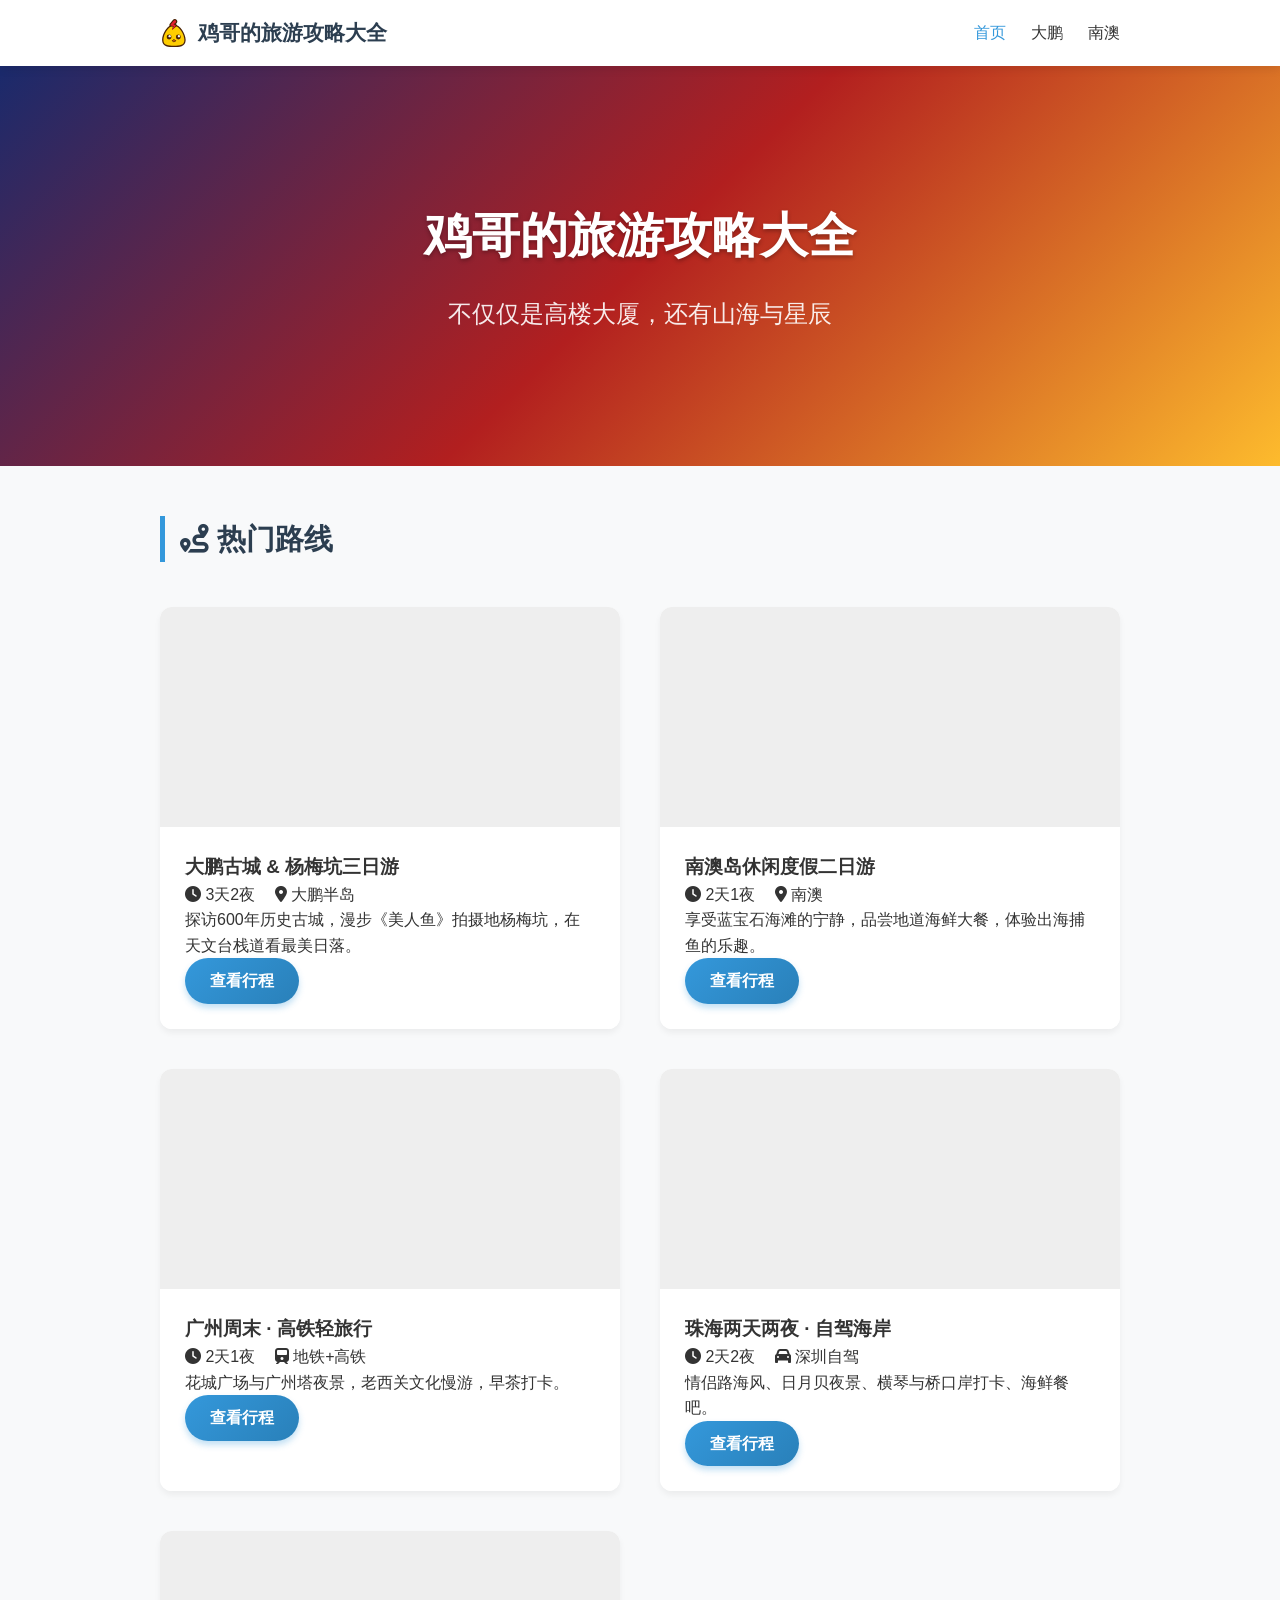
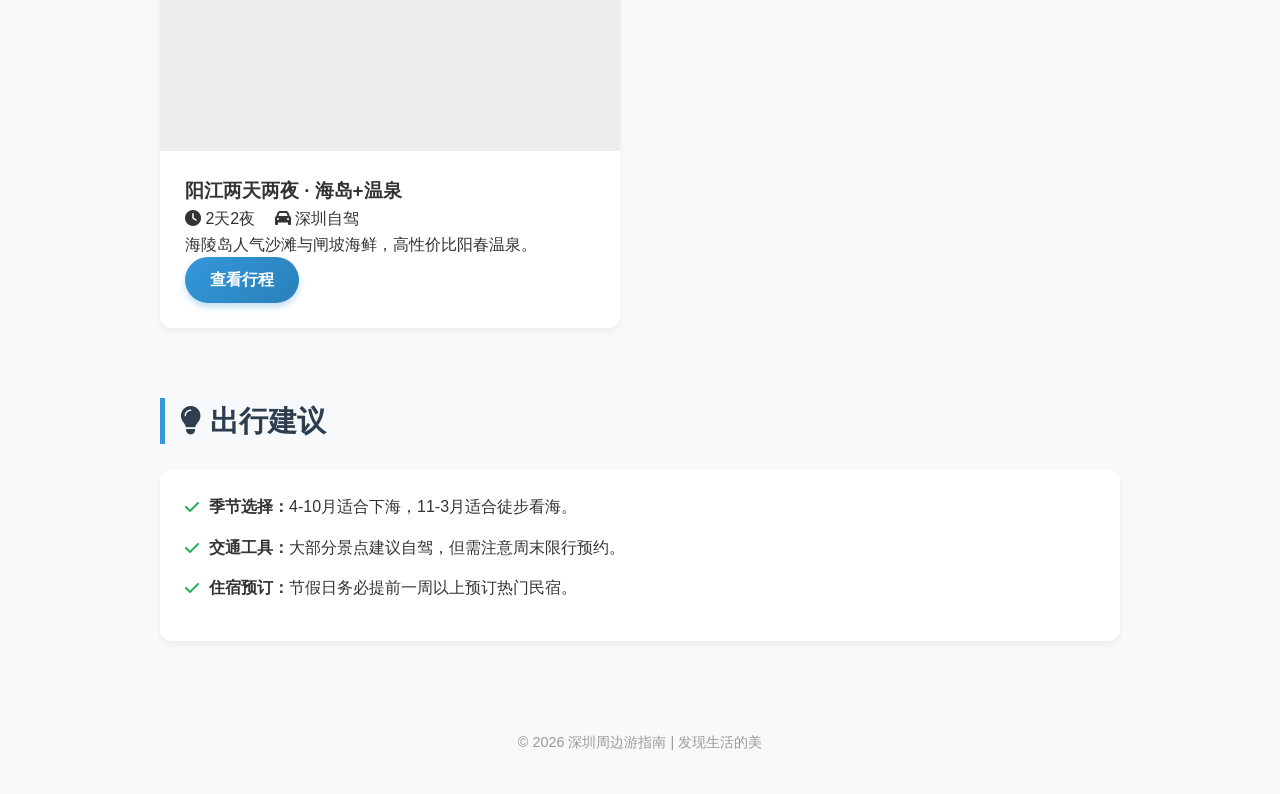
==== index.html @ cd2d4476 "feat: 添加网站图标并更新品牌名称和样式 - 为所有页面添加统一的SVG网站图标 - 将品牌名称从"深圳周边游指南"更改为"鸡哥的旅游攻略大全" - 在导航栏中使用SVG图标替代字体图标 - 为主" ====
<!DOCTYPE html>
<html lang="zh-CN">

<head>
    <meta charset="UTF-8">
    <meta name="viewport" content="width=device-width, initial-scale=1.0">
    <title>鸡哥的旅游攻略大全 - 发现身边的美好</title>
    <link rel="icon" type="image/svg+xml" href="assets/img/title.svg">
    <link rel="stylesheet" href="https://cdnjs.cloudflare.com/ajax/libs/font-awesome/6.4.0/css/all.min.css">
    <link rel="stylesheet" href="https://cdnjs.cloudflare.com/ajax/libs/animate.css/4.1.1/animate.min.css">
    <link rel="stylesheet" href="assets/css/style.css">
    <style>
        .home-hero {
            background: linear-gradient(135deg, #1a2a6c 0%, #b21f1f 50%, #fdbb2d 100%);
            height: 400px;
            display: flex;
            align-items: center;
            justify-content: center;
            color: white;
            text-align: center;
            margin-bottom: 50px;
        }

        .home-title {
            font-size: 3rem;
            margin-bottom: 20px;
            text-shadow: 0 2px 4px rgba(0, 0, 0, 0.3);
        }

        .home-subtitle {
            font-size: 1.5rem;
            opacity: 0.9;
        }

        .destinations-grid {
            display: grid;
            grid-template-columns: repeat(auto-fit, minmax(300px, 1fr));
            gap: 40px;
            padding: 20px 0;
        }
    </style>
</head>

<body>
    <!-- 导航栏 -->
    <nav class="nav-bar">
        <div class="nav-container">
            <a href="index.html" class="nav-brand"><img src="assets/img/title.svg" alt="Logo"
                    style="width: 28px; height: 28px;"> 鸡哥的旅游攻略大全</a>
            <div class="nav-links">
                <a href="index.html" class="nav-link" style="color: var(--accent-color);">首页</a>
                <a href="routes/dapeng.html" class="nav-link">大鹏</a>
                <a href="routes/nanao.html" class="nav-link">南澳</a>
            </div>
        </div>
    </nav>

    <header class="home-hero">
        <div class="container animate__animated animate__fadeInDown">
            <h1 class="home-title">鸡哥的旅游攻略大全</h1>
            <p class="home-subtitle">不仅仅是高楼大厦，还有山海与星辰</p>
        </div>
    </header>

    <main class="container">
        <section>
            <h2><i class="fas fa-route"></i> 热门路线</h2>
            <div class="destinations-grid">
                <!-- 大鹏卡片 -->
                <div class="route-card animate__animated animate__fadeInUp">
                    <div class="route-img"
                        style="background-image: url('https://images.unsplash.com/photo-1533230536768-45a90d937089?ixlib=rb-4.0.3&auto=format&fit=crop&w=800&q=80');">
                    </div>
                    <div class="route-content">
                        <h3 class="route-title">大鹏古城 & 杨梅坑三日游</h3>
                        <div class="route-meta">
                            <span><i class="fas fa-clock"></i> 3天2夜</span>
                            <span style="margin-left: 15px;"><i class="fas fa-map-marker-alt"></i> 大鹏半岛</span>
                        </div>
                        <p class="route-desc">探访600年历史古城，漫步《美人鱼》拍摄地杨梅坑，在天文台栈道看最美日落。</p>
                        <a href="routes/dapeng.html" class="btn">查看行程</a>
                    </div>
                </div>

                <!-- 南澳卡片 -->
                <div class="route-card animate__animated animate__fadeInUp" style="animation-delay: 0.1s;">
                    <div class="route-img"
                        style="background-image: url('https://images.unsplash.com/photo-1596394516093-501ba68a0ba6?ixlib=rb-4.0.3&auto=format&fit=crop&w=800&q=80');">
                    </div>
                    <div class="route-content">
                        <h3 class="route-title">南澳岛休闲度假二日游</h3>
                        <div class="route-meta">
                            <span><i class="fas fa-clock"></i> 2天1夜</span>
                            <span style="margin-left: 15px;"><i class="fas fa-map-marker-alt"></i> 南澳</span>
                        </div>
                        <p class="route-desc">享受蓝宝石海滩的宁静，品尝地道海鲜大餐，体验出海捕鱼的乐趣。</p>
                        <a href="routes/nanao.html" class="btn">查看行程</a>
                    </div>
                </div>

                <!-- 广州卡片 -->
                <div class="route-card animate__animated animate__fadeInUp" style="animation-delay: 0.2s;">
                    <div class="route-img"
                        style="background-image: url('https://images.unsplash.com/photo-1583492383783-a97920150b4a?ixlib=rb-4.0.3&auto=format&fit=crop&w=800&q=80');">
                    </div>
                    <div class="route-content">
                        <h3 class="route-title">广州周末 · 高铁轻旅行</h3>
                        <div class="route-meta">
                            <span><i class="fas fa-clock"></i> 2天1夜</span>
                            <span style="margin-left: 15px;"><i class="fas fa-train"></i> 地铁+高铁</span>
                        </div>
                        <p class="route-desc">花城广场与广州塔夜景，老西关文化慢游，早茶打卡。</p>
                        <a href="routes/guangzhou.html" class="btn">查看行程</a>
                    </div>
                </div>

                <!-- 珠海卡片 -->
                <div class="route-card animate__animated animate__fadeInUp" style="animation-delay: 0.3s;">
                    <div class="route-img"
                        style="background-image: url('https://images.unsplash.com/photo-1569388330292-7a6a84165c6c?ixlib=rb-4.0.3&auto=format&fit=crop&w=800&q=80');">
                    </div>
                    <div class="route-content">
                        <h3 class="route-title">珠海两天两夜 · 自驾海岸</h3>
                        <div class="route-meta">
                            <span><i class="fas fa-clock"></i> 2天2夜</span>
                            <span style="margin-left: 15px;"><i class="fas fa-car"></i> 深圳自驾</span>
                        </div>
                        <p class="route-desc">情侣路海风、日月贝夜景、横琴与桥口岸打卡、海鲜餐吧。</p>
                        <a href="routes/zhuhai.html" class="btn">查看行程</a>
                    </div>
                </div>

                <!-- 阳江卡片 -->
                <div class="route-card animate__animated animate__fadeInUp" style="animation-delay: 0.4s;">
                    <div class="route-img"
                        style="background-image: url('https://images.unsplash.com/photo-1566073771259-6a8506099945?ixlib=rb-4.0.3&auto=format&fit=crop&w=800&q=80');">
                    </div>
                    <div class="route-content">
                        <h3 class="route-title">阳江两天两夜 · 海岛+温泉</h3>
                        <div class="route-meta">
                            <span><i class="fas fa-clock"></i> 2天2夜</span>
                            <span style="margin-left: 15px;"><i class="fas fa-car"></i> 深圳自驾</span>
                        </div>
                        <p class="route-desc">海陵岛人气沙滩与闸坡海鲜，高性价比阳春温泉。</p>
                        <a href="routes/yangjiang.html" class="btn">查看行程</a>
                    </div>
                </div>
            </div>
        </section>

        <section class="tips-section">
            <h2><i class="fas fa-lightbulb"></i> 出行建议</h2>
            <ul class="tips-list">
                <li><i class="fas fa-check"></i> <strong>季节选择：</strong> 4-10月适合下海，11-3月适合徒步看海。</li>
                <li><i class="fas fa-check"></i> <strong>交通工具：</strong> 大部分景点建议自驾，但需注意周末限行预约。</li>
                <li><i class="fas fa-check"></i> <strong>住宿预订：</strong> 节假日务必提前一周以上预订热门民宿。</li>
            </ul>
        </section>
    </main>

    <footer>
        <p>&copy; 2026 深圳周边游指南 | 发现生活的美</p>
    </footer>
</body>

</html>
---- assets/css/style.css ----
:root {
  --primary-color: #2c3e50;
  --accent-color: #3498db;
  --bg-color: #f8f9fa;
  --card-bg: #ffffff;
  --text-color: #333333;
  --light-text: #666666;
  --border-radius: 12px;
  --shadow: 0 4px 6px rgba(0, 0, 0, 0.05);
}

* {
  box-sizing: border-box;
  margin: 0;
  padding: 0;
}

body {
  font-family: 'Helvetica Neue', Helvetica, Arial, sans-serif;
  background-color: var(--bg-color);
  color: var(--text-color);
  line-height: 1.6;
}

a {
  text-decoration: none;
  color: inherit;
}

.container {
  max-width: 1000px;
  margin: 0 auto;
  padding: 0 20px;
}

/* Header */
.hero {
  background: linear-gradient(135deg, #2c3e50 0%, #3498db 100%);
  color: white;
  padding: 60px 0;
  text-align: center;
  margin-bottom: 40px;
}

.hero h1 {
  font-size: 2.5rem;
  margin-bottom: 10px;
}

.hero .subtitle {
  font-size: 1.2rem;
  opacity: 0.9;
  margin-bottom: 20px;
}

.meta-info {
  display: flex;
  justify-content: center;
  gap: 20px;
  font-size: 0.9rem;
  flex-wrap: wrap;
}

.meta-info span {
  background: rgba(255, 255, 255, 0.2);
  padding: 5px 15px;
  border-radius: 20px;
}

/* Navigation */
.nav-bar {
  background: rgba(255, 255, 255, 0.95);
  backdrop-filter: blur(10px);
  box-shadow: 0 2px 10px rgba(0, 0, 0, 0.1);
  padding: 15px 0;
  margin-bottom: 0;
  /* Remove margin as it overlaps with hero or sits on top */
  position: sticky;
  top: 0;
  z-index: 1000;
  transition: all 0.3s ease;
}

.nav-container {
  max-width: 1000px;
  margin: 0 auto;
  padding: 0 20px;
  display: flex;
  justify-content: space-between;
  align-items: center;
}

.nav-brand {
  font-weight: bold;
  font-size: 1.3rem;
  color: var(--primary-color);
  display: flex;
  align-items: center;
  gap: 10px;
  transition: transform 0.3s ease;
}

.nav-brand:hover {
  transform: scale(1.05);
}

.nav-links {
  display: flex;
  gap: 25px;
}

.nav-link {
  color: var(--text-color);
  font-weight: 500;
  transition: all 0.3s ease;
  position: relative;
  padding: 5px 0;
}

.nav-link::after {
  content: '';
  position: absolute;
  bottom: 0;
  left: 0;
  width: 0;
  height: 2px;
  background-color: var(--accent-color);
  transition: width 0.3s ease;
}

.nav-link:hover {
  color: var(--accent-color);
}

.nav-link:hover::after {
  width: 100%;
}

/* Sections */
section {
  margin-bottom: 50px;
}

h2 {
  font-size: 1.8rem;
  margin-bottom: 25px;
  color: var(--primary-color);
  border-left: 5px solid var(--accent-color);
  padding-left: 15px;
}

/* Overview Grid */
.grid-overview {
  display: grid;
  grid-template-columns: repeat(auto-fit, minmax(250px, 1fr));
  gap: 20px;
}

.day-card {
  background: var(--card-bg);
  border-radius: var(--border-radius);
  padding: 20px;
  box-shadow: var(--shadow);
  text-align: center;
  transition: transform 0.2s;
}

.day-card:hover {
  transform: translateY(-5px);
}

.day-header {
  background: var(--accent-color);
  color: white;
  display: inline-block;
  padding: 5px 15px;
  border-radius: 15px;
  font-size: 0.8rem;
  margin-bottom: 10px;
}

.day-title {
  font-weight: bold;
  font-size: 1.2rem;
  margin-bottom: 15px;
}

.day-icons {
  font-size: 1.5rem;
  color: var(--light-text);
  margin-bottom: 10px;
}

.day-icons i {
  margin: 0 10px;
}

/* Timeline */
.timeline {
  position: relative;
  padding-left: 30px;
}

.timeline::before {
  content: '';
  position: absolute;
  left: 0;
  top: 0;
  height: 100%;
  width: 2px;
  background: #e0e0e0;
}

.timeline-item {
  position: relative;
  margin-bottom: 30px;
}

.timeline-item::before {
  content: '';
  position: absolute;
  left: -34px;
  top: 5px;
  width: 10px;
  height: 10px;
  border-radius: 50%;
  background: var(--accent-color);
  border: 2px solid white;
}

.time {
  font-weight: bold;
  color: var(--accent-color);
  margin-bottom: 5px;
}

.content {
  background: var(--card-bg);
  padding: 15px;
  border-radius: var(--border-radius);
  box-shadow: var(--shadow);
}

.content h4 {
  margin-bottom: 5px;
  color: var(--primary-color);
}

.tag {
  display: inline-block;
  font-size: 0.75rem;
  padding: 2px 8px;
  background: #eef2f5;
  color: #666;
  border-radius: 4px;
  margin-top: 8px;
}

.tag.highlight {
  background: #fff3cd;
  color: #856404;
}

/* Map */
#map {
  height: 400px;
  width: 100%;
  border-radius: var(--border-radius);
  box-shadow: var(--shadow);
  margin-bottom: 20px;
  z-index: 1;
}

.transport-tips {
  display: grid;
  grid-template-columns: repeat(auto-fit, minmax(300px, 1fr));
  gap: 20px;
}

.tip-card {
  background: var(--card-bg);
  padding: 20px;
  border-radius: var(--border-radius);
  display: flex;
  align-items: flex-start;
  box-shadow: var(--shadow);
}

.tip-card i {
  font-size: 1.5rem;
  color: var(--accent-color);
  margin-right: 15px;
  margin-top: 3px;
}

/* Info Grid */
.info-grid {
  display: grid;
  grid-template-columns: repeat(auto-fit, minmax(300px, 1fr));
  gap: 30px;
}

.info-card {
  background: var(--card-bg);
  padding: 25px;
  border-radius: var(--border-radius);
  box-shadow: var(--shadow);
}

.info-card h3 {
  margin-bottom: 15px;
  border-bottom: 1px solid #eee;
  padding-bottom: 10px;
}

.info-card ul {
  list-style: none;
}

.info-card li {
  margin-bottom: 10px;
  position: relative;
  padding-left: 20px;
}

.info-card li::before {
  content: '•';
  color: var(--accent-color);
  position: absolute;
  left: 0;
  font-weight: bold;
}

/* Tips List */
.tips-list {
  list-style: none;
  background: var(--card-bg);
  padding: 25px;
  border-radius: var(--border-radius);
  box-shadow: var(--shadow);
}

.tips-list li {
  margin-bottom: 15px;
  display: flex;
  align-items: flex-start;
}

.tips-list i {
  color: #27ae60;
  margin-right: 10px;
  margin-top: 5px;
}

/* Route Card (for Index) */
.route-card {
  display: flex;
  flex-direction: column;
  height: 100%;
  background: var(--card-bg);
  border-radius: var(--border-radius);
  box-shadow: var(--shadow);
  overflow: hidden;
  transition: all 0.4s cubic-bezier(0.175, 0.885, 0.32, 1.275);
  position: relative;
  top: 0;
}

.route-card:hover {
  transform: translateY(-10px);
  box-shadow: 0 15px 30px rgba(0, 0, 0, 0.15);
}

.route-img {
  height: 220px;
  background-color: #eee;
  background-size: cover;
  background-position: center;
  transition: transform 0.5s ease;
}

.route-card:hover .route-img {
  transform: scale(1.1);
}

.route-content {
  padding: 25px;
  flex-grow: 1;
  z-index: 1;
  background: var(--card-bg);
}

.btn {
  display: inline-block;
  padding: 10px 25px;
  background: linear-gradient(135deg, var(--accent-color), #2980b9);
  color: white;
  border-radius: 25px;
  font-weight: bold;
  text-align: center;
  transition: all 0.3s ease;
  box-shadow: 0 4px 6px rgba(52, 152, 219, 0.3);
}

.btn:hover {
  transform: translateY(-2px);
  box-shadow: 0 7px 10px rgba(52, 152, 219, 0.4);
}

footer {
  text-align: center;
  padding: 40px 0;
  color: #999;
  font-size: 0.9rem;
}

/* Responsive */
@media (max-width: 768px) {
  .hero h1 {
    font-size: 1.8rem;
  }

  .timeline {
    padding-left: 20px;
  }

  .timeline-item::before {
    left: -24px;
  }
}
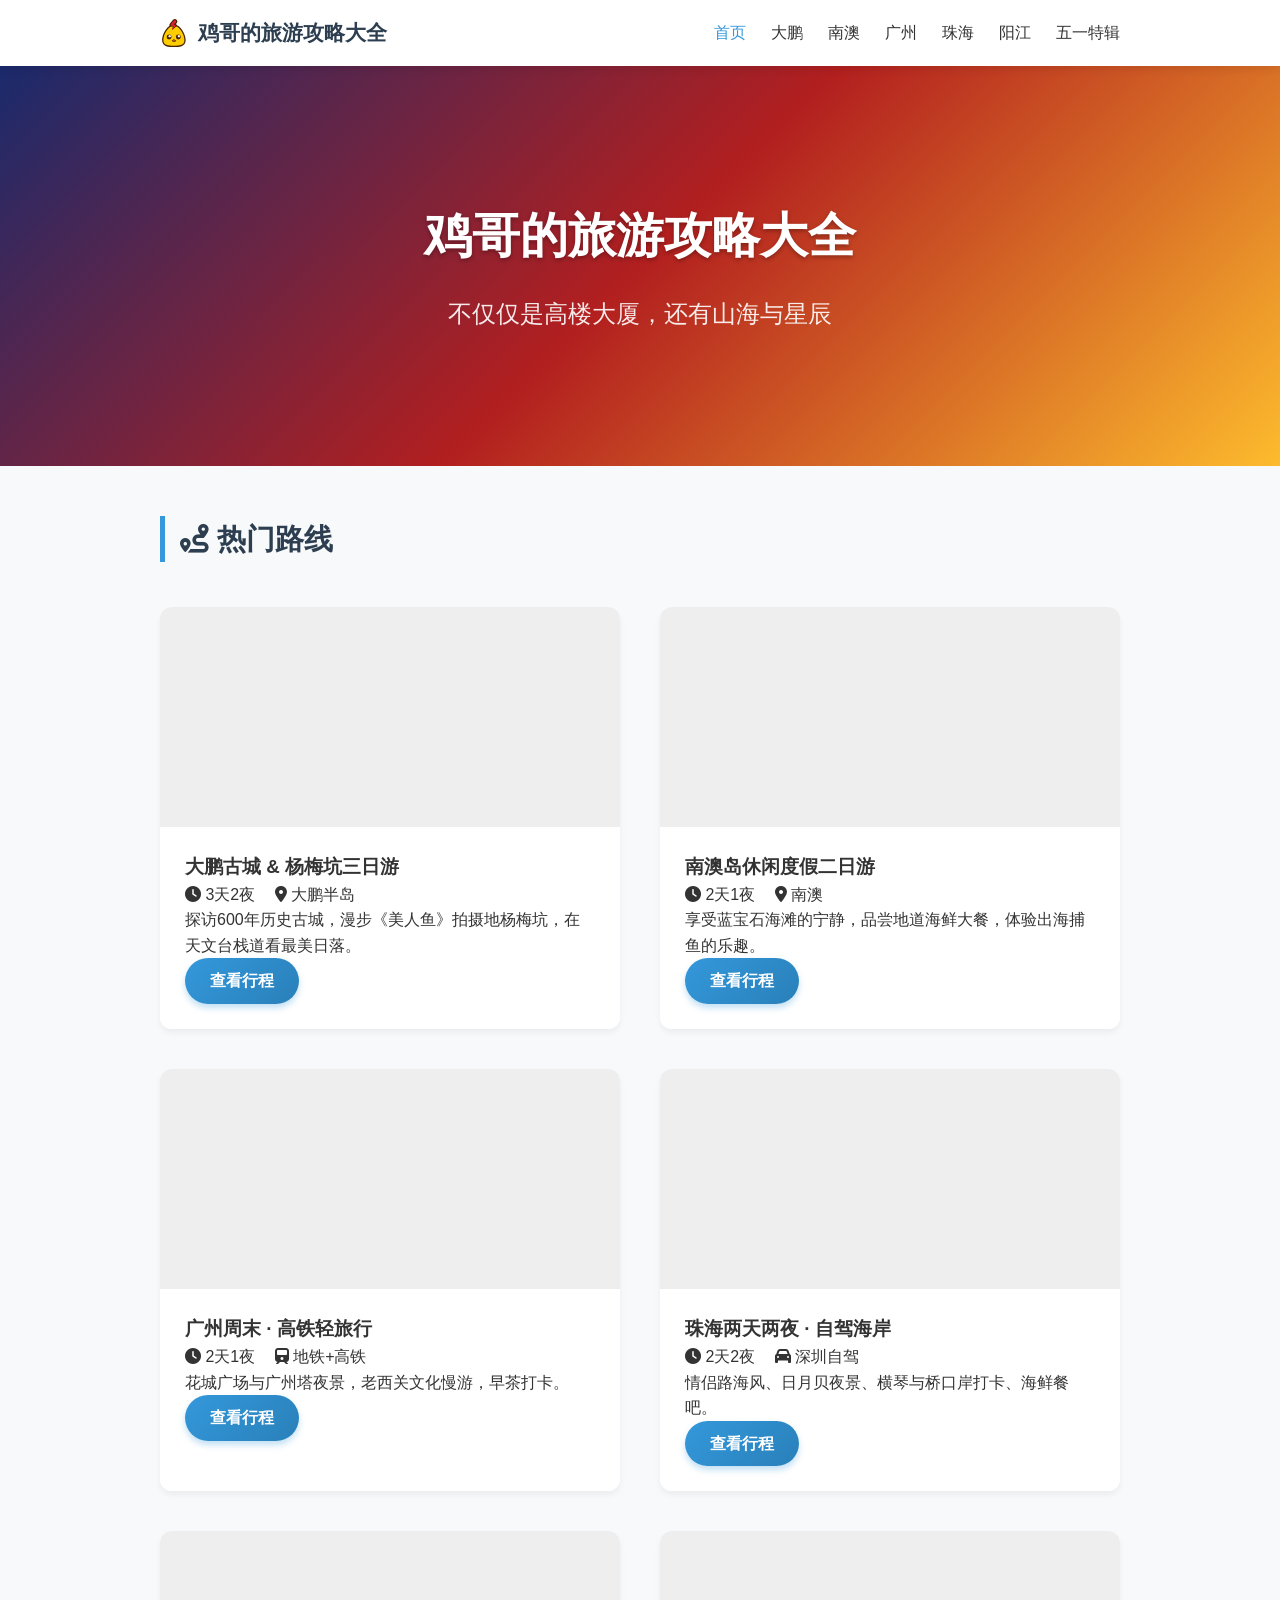
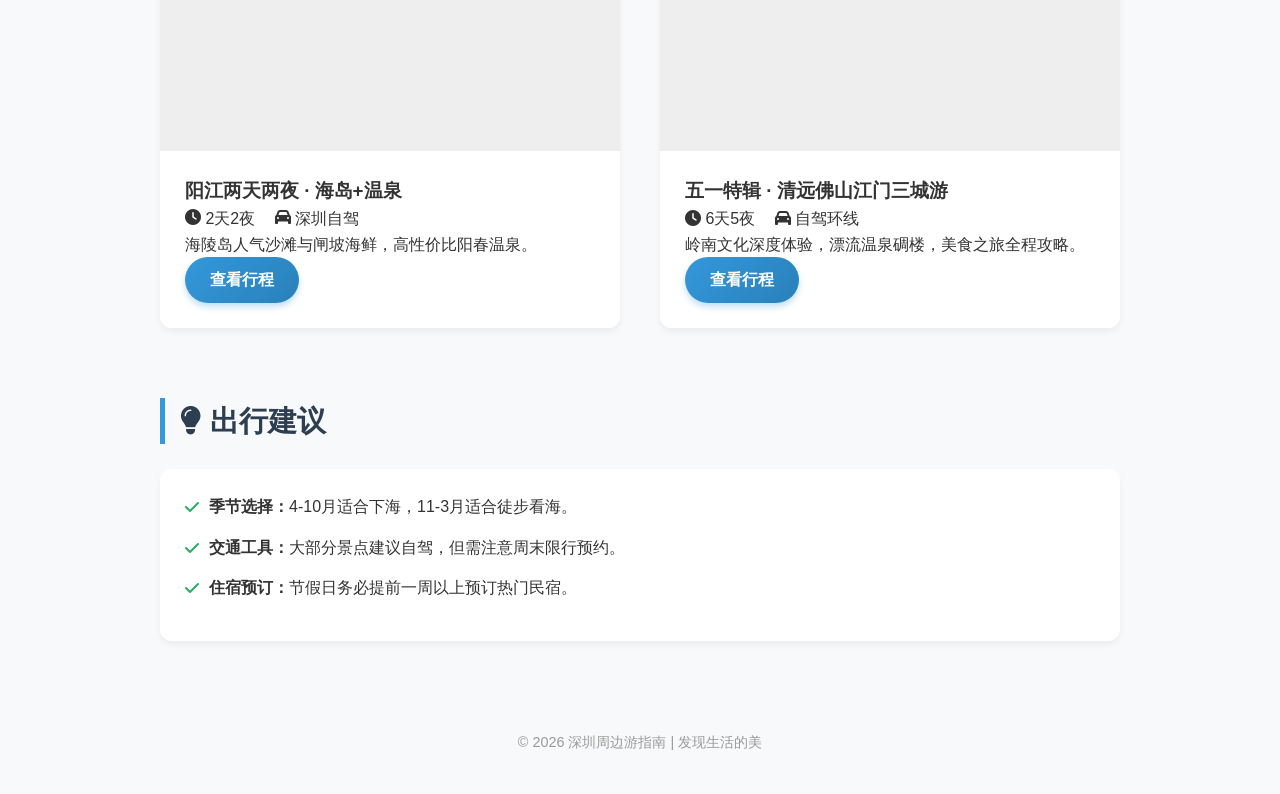
==== commit 411ff543: "feat(travel-planner): 新增五一特辑页面并更新导航结构 - 新增五一特辑页面（wuyi.html），包含清远-佛山-江门6天5夜自驾游详细攻略 - 在所有页面导航栏中统一添加新目的" ====
--- a/index.html
+++ b/index.html
@@ -51,6 +51,10 @@
                 <a href="index.html" class="nav-link" style="color: var(--accent-color);">首页</a>
                 <a href="routes/dapeng.html" class="nav-link">大鹏</a>
                 <a href="routes/nanao.html" class="nav-link">南澳</a>
+                <a href="routes/guangzhou.html" class="nav-link">广州</a>
+                <a href="routes/zhuhai.html" class="nav-link">珠海</a>
+                <a href="routes/yangjiang.html" class="nav-link">阳江</a>
+                <a href="routes/wuyi.html" class="nav-link">五一特辑</a>
             </div>
         </div>
     </nav>
@@ -69,7 +73,7 @@
                 <!-- 大鹏卡片 -->
                 <div class="route-card animate__animated animate__fadeInUp">
                     <div class="route-img"
-                        style="background-image: url('https://images.unsplash.com/photo-1533230536768-45a90d937089?ixlib=rb-4.0.3&auto=format&fit=crop&w=800&q=80');">
+                        style="background-image: url('https://images.unsplash.com/photo-1566073771259-6a8506099945?ixlib=rb-4.0.3&auto=format&fit=crop&w=800&q=80');">
                     </div>
                     <div class="route-content">
                         <h3 class="route-title">大鹏古城 & 杨梅坑三日游</h3>
@@ -101,7 +105,7 @@
                 <!-- 广州卡片 -->
                 <div class="route-card animate__animated animate__fadeInUp" style="animation-delay: 0.2s;">
                     <div class="route-img"
-                        style="background-image: url('https://images.unsplash.com/photo-1583492383783-a97920150b4a?ixlib=rb-4.0.3&auto=format&fit=crop&w=800&q=80');">
+                        style="background-image: url('https://images.unsplash.com/photo-1596422846543-75c6fc197f07?ixlib=rb-4.0.3&auto=format&fit=crop&w=800&q=80');">
                     </div>
                     <div class="route-content">
                         <h3 class="route-title">广州周末 · 高铁轻旅行</h3>
@@ -117,7 +121,7 @@
                 <!-- 珠海卡片 -->
                 <div class="route-card animate__animated animate__fadeInUp" style="animation-delay: 0.3s;">
                     <div class="route-img"
-                        style="background-image: url('https://images.unsplash.com/photo-1569388330292-7a6a84165c6c?ixlib=rb-4.0.3&auto=format&fit=crop&w=800&q=80');">
+                        style="background-image: url('https://images.unsplash.com/photo-1559827260-dc66d52bef19?ixlib=rb-4.0.3&auto=format&fit=crop&w=800&q=80');">
                     </div>
                     <div class="route-content">
                         <h3 class="route-title">珠海两天两夜 · 自驾海岸</h3>
@@ -145,6 +149,22 @@
                         <a href="routes/yangjiang.html" class="btn">查看行程</a>
                     </div>
                 </div>
+                <!-- 五一特辑卡片 -->
+                <div class="route-card animate__animated animate__fadeInUp" style="animation-delay: 0.5s;">
+                    <div class="route-img"
+                        style="background-image: url('https://images.unsplash.com/photo-1464822759023-fed622ff2c3b?ixlib=rb-4.0.3&auto=format&fit=crop&w=800&q=80');">
+                    </div>
+                    <div class="route-content">
+                        <h3 class="route-title">五一特辑 · 清远佛山江门三城游</h3>
+                        <div class="route-meta">
+                            <span><i class="fas fa-clock"></i> 6天5夜</span>
+                            <span style="margin-left: 15px;"><i class="fas fa-car"></i> 自驾环线</span>
+                        </div>
+                        <p class="route-desc">岭南文化深度体验，漂流温泉碉楼，美食之旅全程攻略。</p>
+                        <a href="routes/wuyi.html" class="btn">查看行程</a>
+                    </div>
+                </div>
+            </div>
             </div>
         </section>
 
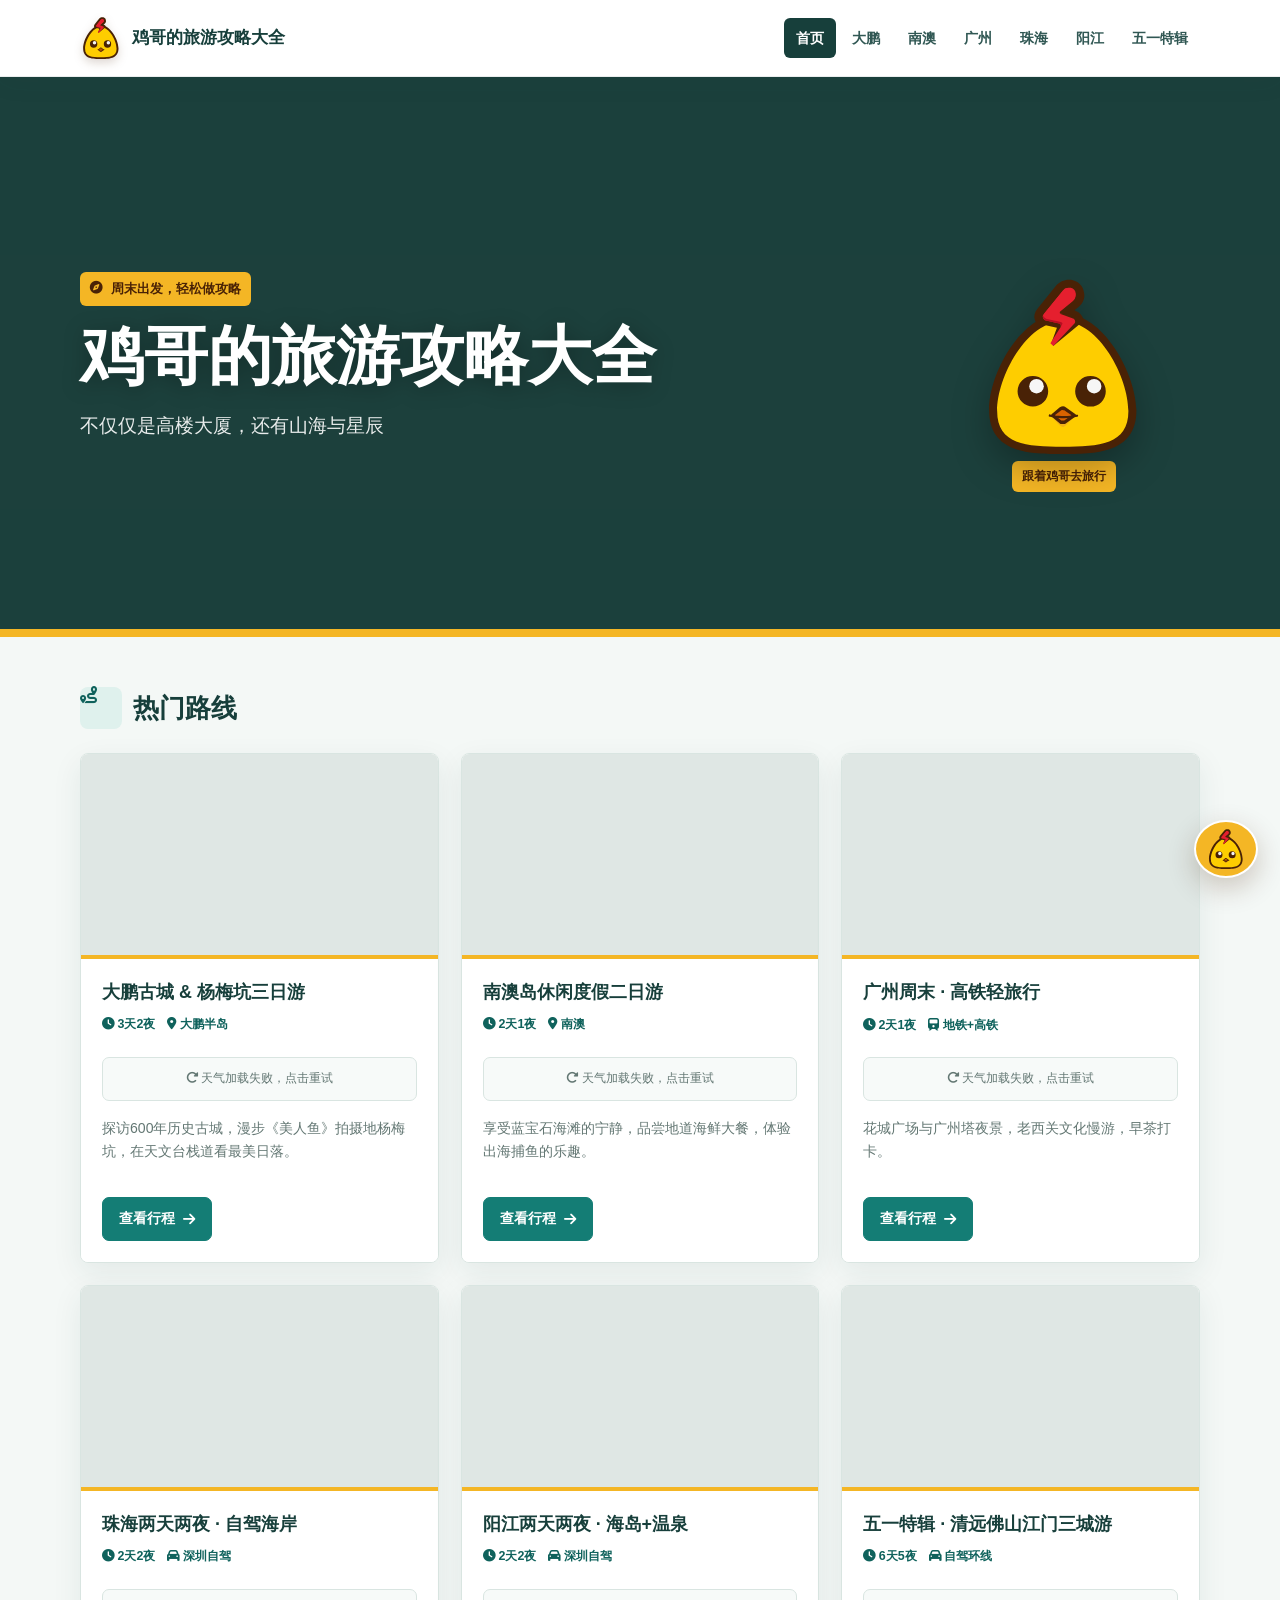
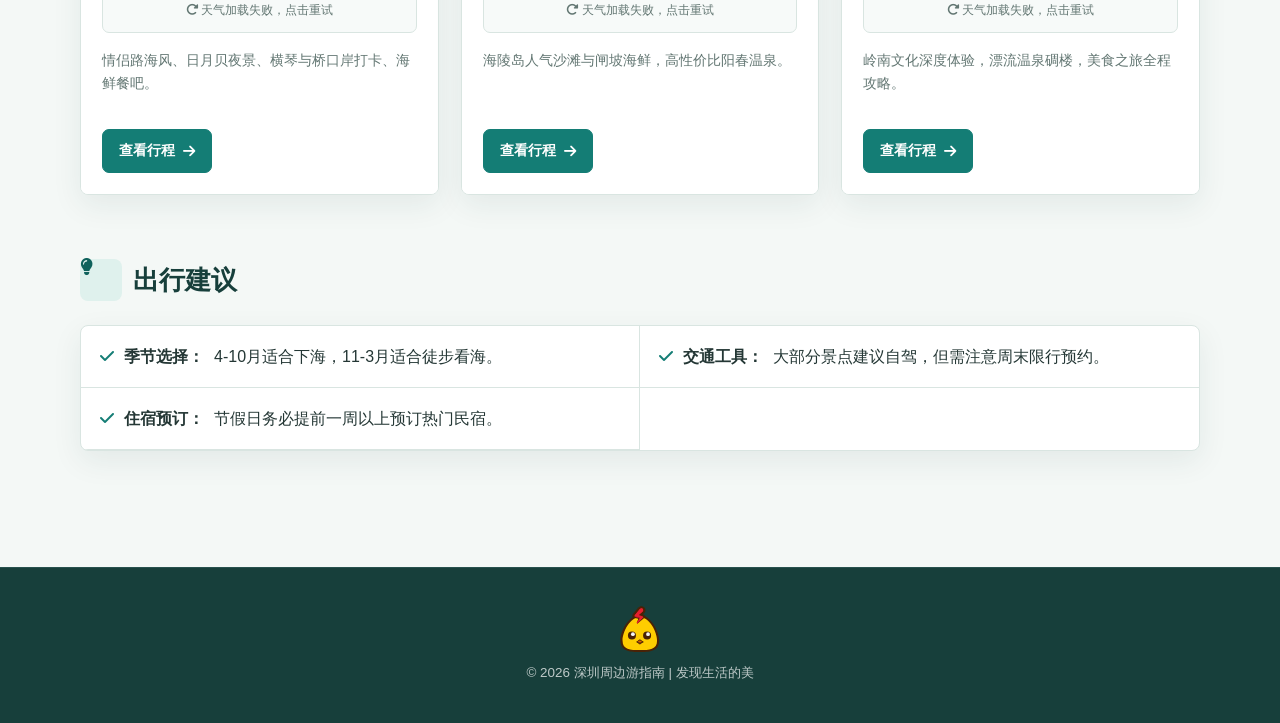
==== commit 76a965b9: "feat: 升级旅游攻略页面与天气交互" ====
--- a/index.html
+++ b/index.html
@@ -9,36 +9,6 @@
     <link rel="stylesheet" href="https://cdnjs.cloudflare.com/ajax/libs/font-awesome/6.4.0/css/all.min.css">
     <link rel="stylesheet" href="https://cdnjs.cloudflare.com/ajax/libs/animate.css/4.1.1/animate.min.css">
     <link rel="stylesheet" href="assets/css/style.css">
-    <style>
-        .home-hero {
-            background: linear-gradient(135deg, #1a2a6c 0%, #b21f1f 50%, #fdbb2d 100%);
-            height: 400px;
-            display: flex;
-            align-items: center;
-            justify-content: center;
-            color: white;
-            text-align: center;
-            margin-bottom: 50px;
-        }
-
-        .home-title {
-            font-size: 3rem;
-            margin-bottom: 20px;
-            text-shadow: 0 2px 4px rgba(0, 0, 0, 0.3);
-        }
-
-        .home-subtitle {
-            font-size: 1.5rem;
-            opacity: 0.9;
-        }
-
-        .destinations-grid {
-            display: grid;
-            grid-template-columns: repeat(auto-fit, minmax(300px, 1fr));
-            gap: 40px;
-            padding: 20px 0;
-        }
-    </style>
 </head>
 
 <body>
@@ -165,7 +135,6 @@
                     </div>
                 </div>
             </div>
-            </div>
         </section>
 
         <section class="tips-section">
@@ -181,6 +150,7 @@
     <footer>
         <p>&copy; 2026 深圳周边游指南 | 发现生活的美</p>
     </footer>
+    <script src="assets/js/common.js"></script>
 </body>
 
-</html>+</html>
--- a/assets/css/style.css
+++ b/assets/css/style.css
@@ -1,12 +1,27 @@
 :root {
-  --primary-color: #2c3e50;
-  --accent-color: #3498db;
-  --bg-color: #f8f9fa;
-  --card-bg: #ffffff;
-  --text-color: #333333;
-  --light-text: #666666;
-  --border-radius: 12px;
-  --shadow: 0 4px 6px rgba(0, 0, 0, 0.05);
+  --ink: #173f3b;
+  --ink-soft: #315854;
+  --sea: #147d75;
+  --sea-dark: #0f625c;
+  --sun: #f4b625;
+  --sun-soft: #fff5d6;
+  --coral: #e8674b;
+  --sky: #dff1ed;
+  --mist: #f4f8f6;
+  --paper: #ffffff;
+  --line: #d9e5e1;
+  --text: #243735;
+  --muted: #637773;
+  --primary-color: var(--ink);
+  --accent-color: var(--sea);
+  --bg-color: var(--mist);
+  --card-bg: var(--paper);
+  --text-color: var(--text);
+  --light-text: var(--muted);
+  --border-radius: 8px;
+  --shadow: 0 10px 30px rgba(23, 63, 59, 0.08);
+  --shadow-hover: 0 18px 44px rgba(23, 63, 59, 0.14);
+  --nav-height: 76px;
 }
 
 * {
@@ -15,416 +30,1643 @@
   padding: 0;
 }
 
+html {
+  scroll-behavior: smooth;
+  scroll-padding-top: 132px;
+}
+
 body {
-  font-family: 'Helvetica Neue', Helvetica, Arial, sans-serif;
-  background-color: var(--bg-color);
-  color: var(--text-color);
-  line-height: 1.6;
+  min-width: 320px;
+  overflow-x: hidden;
+  background: var(--mist);
+  color: var(--text);
+  font-family: "Microsoft YaHei", "PingFang SC", "Noto Sans SC", Arial, sans-serif;
+  line-height: 1.7;
+  letter-spacing: 0;
+  -webkit-font-smoothing: antialiased;
+}
+
+body.nav-open {
+  overflow: hidden;
+}
+
+img {
+  display: block;
+  max-width: 100%;
 }
 
 a {
+  color: inherit;
   text-decoration: none;
-  color: inherit;
+}
+
+button,
+a {
+  -webkit-tap-highlight-color: transparent;
+}
+
+button,
+input,
+textarea,
+select {
+  font: inherit;
+}
+
+button:focus-visible,
+a:focus-visible {
+  outline: 3px solid rgba(244, 182, 37, 0.75);
+  outline-offset: 3px;
 }
 
 .container {
-  max-width: 1000px;
-  margin: 0 auto;
-  padding: 0 20px;
-}
-
-/* Header */
-.hero {
-  background: linear-gradient(135deg, #2c3e50 0%, #3498db 100%);
+  width: min(100% - 40px, 1120px);
+  margin-inline: auto;
+  padding: 0;
+}
+
+.skip-link {
+  position: fixed;
+  top: 12px;
+  left: 12px;
+  z-index: 3000;
+  padding: 10px 14px;
+  transform: translateY(-140%);
+  border-radius: 6px;
+  background: var(--ink);
   color: white;
-  padding: 60px 0;
-  text-align: center;
-  margin-bottom: 40px;
-}
-
-.hero h1 {
-  font-size: 2.5rem;
-  margin-bottom: 10px;
-}
-
-.hero .subtitle {
-  font-size: 1.2rem;
-  opacity: 0.9;
-  margin-bottom: 20px;
-}
-
-.meta-info {
-  display: flex;
-  justify-content: center;
-  gap: 20px;
-  font-size: 0.9rem;
-  flex-wrap: wrap;
-}
-
-.meta-info span {
-  background: rgba(255, 255, 255, 0.2);
-  padding: 5px 15px;
-  border-radius: 20px;
+  font-weight: 700;
+}
+
+.skip-link:focus {
+  transform: translateY(0);
+}
+
+.reading-progress {
+  position: fixed;
+  inset: 0 auto auto 0;
+  z-index: 3001;
+  width: 0;
+  height: 3px;
+  background: var(--sun);
+  transition: width 0.08s linear;
 }
 
 /* Navigation */
 .nav-bar {
-  background: rgba(255, 255, 255, 0.95);
-  backdrop-filter: blur(10px);
-  box-shadow: 0 2px 10px rgba(0, 0, 0, 0.1);
-  padding: 15px 0;
-  margin-bottom: 0;
-  /* Remove margin as it overlaps with hero or sits on top */
   position: sticky;
   top: 0;
-  z-index: 1000;
-  transition: all 0.3s ease;
+  z-index: 1200;
+  min-height: var(--nav-height);
+  margin: 0;
+  padding: 0;
+  border-bottom: 1px solid rgba(23, 63, 59, 0.09);
+  background: rgba(255, 255, 255, 0.94);
+  box-shadow: 0 5px 24px rgba(23, 63, 59, 0.07);
+  backdrop-filter: blur(14px);
 }
 
 .nav-container {
-  max-width: 1000px;
-  margin: 0 auto;
-  padding: 0 20px;
-  display: flex;
+  width: min(100% - 40px, 1120px);
+  min-height: var(--nav-height);
+  margin-inline: auto;
+  padding: 0;
+  display: flex;
+  align-items: center;
   justify-content: space-between;
-  align-items: center;
+  gap: 30px;
 }
 
 .nav-brand {
-  font-weight: bold;
-  font-size: 1.3rem;
-  color: var(--primary-color);
+  min-width: 0;
   display: flex;
   align-items: center;
   gap: 10px;
-  transition: transform 0.3s ease;
-}
-
-.nav-brand:hover {
-  transform: scale(1.05);
+  color: var(--ink);
+  font-size: 1.08rem;
+  font-weight: 800;
+  line-height: 1.25;
+  white-space: nowrap;
+}
+
+.nav-brand img {
+  width: 42px !important;
+  height: 42px !important;
+  flex: 0 0 42px;
+  filter: drop-shadow(0 4px 5px rgba(73, 34, 6, 0.18));
+  transition: transform 0.25s ease;
+}
+
+.nav-brand:hover img {
+  transform: rotate(-7deg) translateY(-2px);
 }
 
 .nav-links {
   display: flex;
-  gap: 25px;
+  align-items: center;
+  justify-content: flex-end;
+  gap: 4px;
 }
 
 .nav-link {
-  color: var(--text-color);
-  font-weight: 500;
-  transition: all 0.3s ease;
+  min-height: 40px;
+  display: inline-flex;
+  align-items: center;
+  justify-content: center;
+  padding: 8px 12px;
+  border-radius: 6px;
+  color: var(--ink-soft) !important;
+  font-size: 0.9rem;
+  font-weight: 650;
+  transition: color 0.2s ease, background 0.2s ease;
+}
+
+.nav-link::after {
+  display: none;
+}
+
+.nav-link:hover {
+  background: var(--sky);
+  color: var(--sea-dark) !important;
+}
+
+.nav-link.is-active,
+.nav-link[aria-current="page"] {
+  background: var(--ink);
+  color: white !important;
+}
+
+.nav-toggle {
+  width: 44px;
+  height: 44px;
+  display: none;
+  place-items: center;
+  flex: 0 0 44px;
+  border: 1px solid var(--line);
+  border-radius: 7px;
+  background: var(--paper);
+  color: var(--ink);
+  cursor: pointer;
+  font-size: 1.1rem;
+}
+
+/* Hero */
+.hero,
+.home-hero {
   position: relative;
-  padding: 5px 0;
-}
-
-.nav-link::after {
-  content: '';
+  isolation: isolate;
+  overflow: hidden;
+  display: flex;
+  align-items: center;
+  color: white;
+  background-color: #315854;
+  background-position: center;
+  background-size: cover;
+}
+
+.hero::before,
+.home-hero::before {
+  content: "";
   position: absolute;
-  bottom: 0;
-  left: 0;
-  width: 0;
-  height: 2px;
-  background-color: var(--accent-color);
-  transition: width 0.3s ease;
-}
-
-.nav-link:hover {
-  color: var(--accent-color);
-}
-
-.nav-link:hover::after {
-  width: 100%;
-}
-
-/* Sections */
+  inset: 0;
+  z-index: -1;
+  background: rgba(15, 45, 42, 0.62);
+}
+
+.hero::after,
+.home-hero::after {
+  content: "";
+  position: absolute;
+  inset: auto 0 0;
+  z-index: -1;
+  height: 8px;
+  background: var(--sun);
+}
+
+.hero {
+  min-height: 410px;
+  margin: 0;
+  padding: 84px 0 76px;
+  text-align: left;
+}
+
+.hero .container,
+.home-hero .container {
+  position: relative;
+  z-index: 1;
+}
+
+.hero h1 {
+  max-width: 790px;
+  margin-bottom: 14px;
+  font-size: clamp(2.15rem, 4vw, 3.45rem);
+  line-height: 1.16;
+  text-wrap: balance;
+  text-shadow: 0 3px 18px rgba(0, 0, 0, 0.25);
+}
+
+.hero .subtitle {
+  max-width: 720px;
+  margin-bottom: 25px;
+  color: rgba(255, 255, 255, 0.9);
+  font-size: 1.1rem;
+}
+
+.meta-info {
+  max-width: 820px;
+  display: flex;
+  justify-content: flex-start;
+  gap: 10px;
+  flex-wrap: wrap;
+  font-size: 0.88rem;
+}
+
+.meta-info span {
+  min-height: 38px;
+  display: inline-flex;
+  align-items: center;
+  gap: 7px;
+  padding: 7px 12px;
+  border: 1px solid rgba(255, 255, 255, 0.28);
+  border-radius: 6px;
+  background: rgba(8, 31, 29, 0.32);
+  backdrop-filter: blur(5px);
+}
+
+.hero-chick {
+  position: absolute;
+  right: 18px;
+  bottom: -26px;
+  width: 145px;
+  display: grid;
+  justify-items: center;
+  gap: 7px;
+}
+
+.hero-chick img {
+  width: 118px;
+  height: 118px;
+  filter: drop-shadow(0 14px 18px rgba(0, 0, 0, 0.28));
+}
+
+.hero-chick span {
+  padding: 5px 10px;
+  border-radius: 6px;
+  background: var(--sun);
+  color: #492206;
+  font-size: 0.78rem;
+  font-weight: 800;
+}
+
+.home-hero {
+  min-height: min(560px, 66vh);
+  height: auto;
+  margin: 0;
+  padding: 90px 0;
+  background-image: url("https://images.unsplash.com/photo-1500530855697-b586d89ba3ee?auto=format&fit=crop&w=1800&q=85") !important;
+  text-align: left;
+}
+
+.home-hero::before {
+  background: rgba(10, 44, 41, 0.55);
+}
+
+.home-title {
+  max-width: 760px;
+  margin-bottom: 18px;
+  color: white;
+  font-size: clamp(2.5rem, 5vw, 4.35rem);
+  line-height: 1.1;
+  text-shadow: 0 3px 22px rgba(0, 0, 0, 0.3);
+  text-wrap: balance;
+}
+
+.home-subtitle {
+  max-width: 660px;
+  color: rgba(255, 255, 255, 0.9);
+  font-size: 1.2rem;
+}
+
+.home-kicker {
+  display: inline-flex;
+  align-items: center;
+  gap: 8px;
+  margin-bottom: 16px;
+  padding: 6px 10px;
+  border-radius: 6px;
+  background: var(--sun);
+  color: #492206;
+  font-size: 0.8rem;
+  font-weight: 800;
+}
+
+.home-hero .hero-chick {
+  right: 3%;
+  bottom: -50px;
+  width: 205px;
+}
+
+.home-hero .hero-chick img {
+  width: 175px;
+  height: 175px;
+}
+
+/* Page structure */
+main.container {
+  padding-top: 50px;
+  padding-bottom: 32px;
+}
+
 section {
-  margin-bottom: 50px;
-}
-
-h2 {
-  font-size: 1.8rem;
-  margin-bottom: 25px;
-  color: var(--primary-color);
-  border-left: 5px solid var(--accent-color);
-  padding-left: 15px;
-}
-
-/* Overview Grid */
+  margin-bottom: 64px;
+  scroll-margin-top: 132px;
+}
+
+section > h2,
+.weather-section__top h2 {
+  display: flex;
+  align-items: center;
+  gap: 11px;
+  margin-bottom: 24px;
+  padding: 0;
+  border: 0;
+  color: var(--ink);
+  font-size: 1.65rem;
+  line-height: 1.3;
+}
+
+section > h2 > i,
+.weather-section__top h2 > i {
+  width: 42px;
+  height: 42px;
+  display: grid;
+  place-items: center;
+  flex: 0 0 42px;
+  border-radius: 8px;
+  background: var(--sky);
+  color: var(--sea-dark);
+  font-size: 1.05rem;
+}
+
+.section-nav {
+  position: sticky;
+  top: var(--nav-height);
+  z-index: 1050;
+  border-bottom: 1px solid var(--line);
+  background: rgba(244, 248, 246, 0.96);
+  backdrop-filter: blur(10px);
+}
+
+.section-nav__inner {
+  width: min(100% - 40px, 1120px);
+  min-height: 52px;
+  margin-inline: auto;
+  display: flex;
+  align-items: center;
+  gap: 6px;
+  overflow-x: auto;
+  scrollbar-width: none;
+}
+
+.section-nav__inner::-webkit-scrollbar {
+  display: none;
+}
+
+.section-nav a {
+  flex: 0 0 auto;
+  padding: 7px 11px;
+  border-radius: 6px;
+  color: var(--muted);
+  font-size: 0.82rem;
+  font-weight: 700;
+  white-space: nowrap;
+}
+
+.section-nav a:hover,
+.section-nav a.is-active {
+  background: var(--paper);
+  color: var(--sea-dark);
+  box-shadow: 0 2px 10px rgba(23, 63, 59, 0.08);
+}
+
+/* Overview */
 .grid-overview {
   display: grid;
-  grid-template-columns: repeat(auto-fit, minmax(250px, 1fr));
-  gap: 20px;
+  grid-template-columns: repeat(auto-fit, minmax(220px, 1fr));
+  gap: 18px;
 }
 
 .day-card {
-  background: var(--card-bg);
-  border-radius: var(--border-radius);
-  padding: 20px;
+  min-height: 215px;
+  display: flex;
+  flex-direction: column;
+  align-items: flex-start;
+  padding: 22px;
+  border: 1px solid var(--line);
+  border-radius: 8px;
+  background: var(--paper);
   box-shadow: var(--shadow);
-  text-align: center;
-  transition: transform 0.2s;
+  text-align: left;
+  transition: transform 0.22s ease, box-shadow 0.22s ease, border-color 0.22s ease;
 }
 
 .day-card:hover {
-  transform: translateY(-5px);
+  transform: translateY(-4px);
+  border-color: #aaccc6;
+  box-shadow: var(--shadow-hover);
 }
 
 .day-header {
-  background: var(--accent-color);
+  display: inline-flex;
+  align-items: center;
+  min-height: 29px;
+  margin-bottom: 13px;
+  padding: 4px 9px;
+  border-radius: 5px;
+  background: var(--ink);
   color: white;
+  font-size: 0.75rem;
+  font-weight: 800;
+}
+
+.day-title {
+  margin-bottom: 12px;
+  color: var(--ink);
+  font-size: 1.17rem;
+  font-weight: 800;
+}
+
+.day-icons {
+  min-height: 35px;
+  display: flex;
+  align-items: center;
+  gap: 9px;
+  margin-bottom: 12px;
+  color: var(--sea);
+  font-size: 1.05rem;
+}
+
+.day-icons i {
+  width: 31px;
+  height: 31px;
+  display: grid;
+  place-items: center;
+  margin: 0;
+  border-radius: 50%;
+  background: var(--sky);
+}
+
+.day-card p,
+.day-desc {
+  color: var(--muted);
+  font-size: 0.9rem;
+}
+
+/* Itinerary timeline */
+.day-detail {
+  margin-bottom: 42px;
+}
+
+.day-heading {
+  margin-bottom: 18px;
+  color: var(--ink);
+  font-size: 1.15rem;
+  font-weight: 800;
+}
+
+.day-heading::before {
+  content: "";
+  width: 25px;
+  height: 3px;
   display: inline-block;
-  padding: 5px 15px;
-  border-radius: 15px;
-  font-size: 0.8rem;
-  margin-bottom: 10px;
-}
-
-.day-title {
-  font-weight: bold;
-  font-size: 1.2rem;
-  margin-bottom: 15px;
-}
-
-.day-icons {
-  font-size: 1.5rem;
-  color: var(--light-text);
-  margin-bottom: 10px;
-}
-
-.day-icons i {
-  margin: 0 10px;
-}
-
-/* Timeline */
+  margin: 0 10px 4px 0;
+  border-radius: 2px;
+  background: var(--coral);
+}
+
 .timeline {
   position: relative;
-  padding-left: 30px;
+  margin: 0;
+  padding: 0;
+  border: 0;
 }
 
 .timeline::before {
-  content: '';
+  content: "";
   position: absolute;
-  left: 0;
-  top: 0;
-  height: 100%;
+  top: 10px;
+  bottom: 10px;
+  left: 75px;
   width: 2px;
-  background: #e0e0e0;
+  height: auto;
+  background: #bdd4cf;
 }
 
 .timeline-item {
   position: relative;
-  margin-bottom: 30px;
+  display: grid;
+  grid-template-columns: 58px minmax(0, 1fr);
+  gap: 34px;
+  margin: 0 0 18px;
 }
 
 .timeline-item::before {
-  content: '';
+  content: "";
   position: absolute;
-  left: -34px;
-  top: 5px;
-  width: 10px;
-  height: 10px;
+  top: 20px;
+  left: 70px;
+  width: 12px;
+  height: 12px;
+  border: 3px solid var(--mist);
   border-radius: 50%;
-  background: var(--accent-color);
-  border: 2px solid white;
+  background: var(--coral);
+  box-shadow: 0 0 0 2px var(--coral);
 }
 
 .time {
-  font-weight: bold;
-  color: var(--accent-color);
-  margin-bottom: 5px;
+  padding-top: 14px;
+  color: var(--sea-dark);
+  font-size: 0.86rem;
+  font-weight: 850;
+  text-align: right;
 }
 
 .content {
-  background: var(--card-bg);
-  padding: 15px;
-  border-radius: var(--border-radius);
+  min-width: 0;
+  padding: 18px 20px;
+  border: 1px solid var(--line);
+  border-radius: 8px;
+  background: var(--paper);
+  box-shadow: 0 5px 18px rgba(23, 63, 59, 0.06);
+}
+
+.content h4 {
+  margin-bottom: 4px;
+  color: var(--ink);
+  font-size: 1rem;
+}
+
+.content p {
+  color: var(--muted);
+  font-size: 0.91rem;
+}
+
+.tag {
+  display: inline-flex;
+  align-items: center;
+  margin-top: 9px;
+  padding: 3px 8px;
+  border-radius: 4px;
+  background: var(--sky);
+  color: var(--sea-dark);
+  font-size: 0.72rem;
+  font-weight: 700;
+}
+
+.tag.highlight {
+  background: var(--sun-soft);
+  color: #805d00;
+}
+
+/* Maps and information */
+#map,
+.map-container {
+  width: 100%;
+  height: 430px;
+  margin: 0 0 20px;
+  overflow: hidden;
+  border: 1px solid var(--line);
+  border-radius: 8px;
+  background: #dfeae6;
   box-shadow: var(--shadow);
-}
-
-.content h4 {
-  margin-bottom: 5px;
-  color: var(--primary-color);
-}
-
-.tag {
-  display: inline-block;
-  font-size: 0.75rem;
-  padding: 2px 8px;
-  background: #eef2f5;
-  color: #666;
-  border-radius: 4px;
-  margin-top: 8px;
-}
-
-.tag.highlight {
-  background: #fff3cd;
-  color: #856404;
-}
-
-/* Map */
-#map {
-  height: 400px;
-  width: 100%;
-  border-radius: var(--border-radius);
+  z-index: 1;
+}
+
+.transport-tips,
+.info-grid,
+.grid-cards,
+.food-grid {
+  display: grid;
+  grid-template-columns: repeat(auto-fit, minmax(250px, 1fr));
+  gap: 18px;
+}
+
+.tip-card,
+.info-card,
+.card,
+.food-card,
+.route-segment {
+  min-width: 0;
+  padding: 21px;
+  border: 1px solid var(--line);
+  border-radius: 8px;
+  background: var(--paper);
   box-shadow: var(--shadow);
-  margin-bottom: 20px;
+}
+
+.tip-card {
+  display: grid;
+  grid-template-columns: 39px minmax(0, 1fr);
+  align-items: start;
+  gap: 12px;
+}
+
+.tip-card > i {
+  width: 39px;
+  height: 39px;
+  display: grid;
+  place-items: center;
+  margin: 0;
+  border-radius: 8px;
+  background: var(--sun-soft);
+  color: #8b6500;
+  font-size: 1rem;
+}
+
+.tip-card h4,
+.info-card h3,
+.food-card h4,
+.card-header,
+.route-segment h4 {
+  color: var(--ink);
+}
+
+.tip-card p,
+.info-card li,
+.food-card li,
+.card-content,
+.route-segment p {
+  color: var(--muted);
+  font-size: 0.9rem;
+}
+
+.tip-card > p {
+  grid-column: 2;
+}
+
+.info-card h3,
+.food-card h4,
+.card-header {
+  margin-bottom: 13px;
+  padding-bottom: 11px;
+  border-bottom: 1px solid var(--line);
+  font-size: 1.05rem;
+  font-weight: 800;
+}
+
+.info-card ul,
+.food-card ul {
+  list-style: none;
+}
+
+.info-card li,
+.food-card li {
+  position: relative;
+  margin-bottom: 9px;
+  padding-left: 16px;
+}
+
+.info-card li::before,
+.food-card li::before {
+  content: "";
+  position: absolute;
+  top: 0.7em;
+  left: 0;
+  width: 5px;
+  height: 5px;
+  border-radius: 50%;
+  background: var(--coral);
+}
+
+.tips-list {
+  display: grid;
+  grid-template-columns: repeat(2, minmax(0, 1fr));
+  gap: 0;
+  overflow: hidden;
+  padding: 0;
+  border: 1px solid var(--line);
+  border-radius: 8px;
+  background: var(--paper);
+  box-shadow: var(--shadow);
+  list-style: none;
+}
+
+.tips-list li {
+  min-width: 0;
+  display: flex;
+  align-items: flex-start;
+  gap: 10px;
+  margin: 0;
+  padding: 17px 19px;
+  border-bottom: 1px solid var(--line);
+}
+
+.tips-list li:nth-child(odd) {
+  border-right: 1px solid var(--line);
+}
+
+.tips-list i {
+  flex: 0 0 auto;
+  margin: 5px 0 0;
+  color: var(--sea);
+}
+
+/* Home route cards */
+.destinations-grid {
+  display: grid;
+  grid-template-columns: repeat(3, minmax(0, 1fr));
+  gap: 22px;
+  padding: 0;
+}
+
+.destinations-grid .route-card {
+  position: relative;
+  top: auto;
+  min-width: 0;
+  height: 100%;
+  display: flex;
+  flex-direction: column;
+  overflow: hidden;
+  border: 1px solid var(--line);
+  border-radius: 8px;
+  background: var(--paper);
+  box-shadow: var(--shadow);
+  color: var(--text);
+  transition: transform 0.25s ease, box-shadow 0.25s ease, border-color 0.25s ease;
+}
+
+.destinations-grid .route-card:hover {
+  transform: translateY(-5px);
+  border-color: #aaccc6;
+  box-shadow: var(--shadow-hover);
+}
+
+.route-img {
+  position: relative;
+  height: 205px;
+  flex: 0 0 205px;
+  overflow: hidden;
+  background-color: #dfe7e4;
+  background-position: center;
+  background-size: cover;
+  transition: transform 0.45s ease;
+}
+
+.route-img::after {
+  content: "";
+  position: absolute;
+  inset: auto 0 0;
+  height: 4px;
+  background: var(--sun);
+}
+
+.route-card:hover .route-img {
+  transform: scale(1.025);
+}
+
+.route-content {
+  min-width: 0;
+  flex: 1;
+  display: flex;
+  flex-direction: column;
+  padding: 21px;
+  background: var(--paper);
   z-index: 1;
 }
 
-.transport-tips {
-  display: grid;
-  grid-template-columns: repeat(auto-fit, minmax(300px, 1fr));
-  gap: 20px;
-}
-
-.tip-card {
-  background: var(--card-bg);
-  padding: 20px;
-  border-radius: var(--border-radius);
-  display: flex;
-  align-items: flex-start;
-  box-shadow: var(--shadow);
-}
-
-.tip-card i {
-  font-size: 1.5rem;
-  color: var(--accent-color);
-  margin-right: 15px;
-  margin-top: 3px;
-}
-
-/* Info Grid */
-.info-grid {
-  display: grid;
-  grid-template-columns: repeat(auto-fit, minmax(300px, 1fr));
-  gap: 30px;
-}
-
-.info-card {
-  background: var(--card-bg);
-  padding: 25px;
-  border-radius: var(--border-radius);
-  box-shadow: var(--shadow);
-}
-
-.info-card h3 {
-  margin-bottom: 15px;
-  border-bottom: 1px solid #eee;
-  padding-bottom: 10px;
-}
-
-.info-card ul {
-  list-style: none;
-}
-
-.info-card li {
+.route-title {
+  margin-bottom: 9px;
+  color: var(--ink);
+  font-size: 1.12rem;
+  line-height: 1.4;
+}
+
+.route-meta {
+  display: flex;
+  flex-wrap: wrap;
+  gap: 6px 12px;
   margin-bottom: 10px;
-  position: relative;
-  padding-left: 20px;
-}
-
-.info-card li::before {
-  content: '•';
-  color: var(--accent-color);
-  position: absolute;
-  left: 0;
-  font-weight: bold;
-}
-
-/* Tips List */
-.tips-list {
-  list-style: none;
-  background: var(--card-bg);
-  padding: 25px;
-  border-radius: var(--border-radius);
-  box-shadow: var(--shadow);
-}
-
-.tips-list li {
-  margin-bottom: 15px;
-  display: flex;
-  align-items: flex-start;
-}
-
-.tips-list i {
-  color: #27ae60;
-  margin-right: 10px;
-  margin-top: 5px;
-}
-
-/* Route Card (for Index) */
-.route-card {
-  display: flex;
-  flex-direction: column;
-  height: 100%;
-  background: var(--card-bg);
-  border-radius: var(--border-radius);
-  box-shadow: var(--shadow);
-  overflow: hidden;
-  transition: all 0.4s cubic-bezier(0.175, 0.885, 0.32, 1.275);
-  position: relative;
-  top: 0;
-}
-
-.route-card:hover {
-  transform: translateY(-10px);
-  box-shadow: 0 15px 30px rgba(0, 0, 0, 0.15);
-}
-
-.route-img {
-  height: 220px;
-  background-color: #eee;
-  background-size: cover;
-  background-position: center;
-  transition: transform 0.5s ease;
-}
-
-.route-card:hover .route-img {
-  transform: scale(1.1);
-}
-
-.route-content {
-  padding: 25px;
-  flex-grow: 1;
-  z-index: 1;
-  background: var(--card-bg);
+  color: var(--sea-dark);
+  font-size: 0.78rem;
+  font-weight: 700;
+}
+
+.route-meta span {
+  margin-left: 0 !important;
+}
+
+.route-desc {
+  min-height: 4.8em;
+  margin-bottom: 13px;
+  color: var(--muted);
+  font-size: 0.88rem;
 }
 
 .btn {
-  display: inline-block;
-  padding: 10px 25px;
-  background: linear-gradient(135deg, var(--accent-color), #2980b9);
+  min-height: 42px;
+  display: inline-flex;
+  align-items: center;
+  justify-content: center;
+  gap: 8px;
+  align-self: flex-start;
+  margin-top: auto;
+  padding: 9px 16px;
+  border: 1px solid var(--sea);
+  border-radius: 7px;
+  background: var(--sea);
+  box-shadow: none;
   color: white;
-  border-radius: 25px;
-  font-weight: bold;
+  font-size: 0.88rem;
+  font-weight: 800;
   text-align: center;
-  transition: all 0.3s ease;
-  box-shadow: 0 4px 6px rgba(52, 152, 219, 0.3);
+  transition: background 0.2s ease, border-color 0.2s ease, transform 0.2s ease;
 }
 
 .btn:hover {
   transform: translateY(-2px);
-  box-shadow: 0 7px 10px rgba(52, 152, 219, 0.4);
-}
-
-footer {
+  border-color: var(--sea-dark);
+  background: var(--sea-dark);
+  box-shadow: none;
+}
+
+/* Wuyi special layout */
+.weather-widget {
+  display: none;
+}
+
+.content-section > .route-card {
+  margin: 0 0 20px;
+  padding: 24px;
+  border: 1px solid #b7d7d1;
+  border-left: 5px solid var(--sea);
+  border-radius: 8px;
+  background: var(--paper);
+  color: var(--text);
+  box-shadow: var(--shadow);
+}
+
+.content-section > .route-card h4 {
+  margin-bottom: 10px;
+  color: var(--ink);
+  font-size: 1.08rem;
+}
+
+.route-details {
+  display: grid;
+  gap: 7px;
+  margin-top: 16px;
+  padding-top: 16px;
+  border-top: 1px solid var(--line);
+}
+
+.route-stats {
+  display: flex;
+  flex-wrap: wrap;
+  gap: 9px;
+  margin: 12px 0;
+}
+
+.route-stats span {
+  display: inline-flex;
+  align-items: center;
+  gap: 6px;
+  padding: 5px 9px;
+  border-radius: 5px;
+  background: var(--sky);
+  color: var(--sea-dark);
+  font-size: 0.82rem;
+}
+
+.route-path {
+  margin-top: 12px;
+  padding: 12px;
+  border-left: 3px solid var(--coral);
+  border-radius: 4px;
+  background: #fff4f0;
+}
+
+.schedule-detail {
+  min-width: 0;
+}
+
+.warning-card {
+  border-left: 5px solid var(--coral);
+}
+
+/* Weekend weather */
+.route-weather {
+  margin: 12px 0 16px;
+  padding: 10px;
+  border: 1px solid var(--line);
+  border-radius: 7px;
+  background: #f7faf9;
+}
+
+.route-weather__days,
+.weather-detail-grid {
+  display: grid;
+  grid-template-columns: repeat(2, minmax(0, 1fr));
+  gap: 8px;
+}
+
+.weather-day {
+  min-width: 0;
+  padding: 16px;
+  border: 1px solid var(--line);
+  border-radius: 7px;
+  background: var(--paper);
   text-align: center;
-  padding: 40px 0;
-  color: #999;
+}
+
+.weather-day > i {
+  margin: 10px 0 7px;
+  color: var(--sun);
+  font-size: 1.65rem;
+}
+
+.weather-day__name,
+.weather-day small {
+  color: var(--muted);
+  font-size: 0.78rem;
+}
+
+.weather-day--compact {
+  padding: 6px 3px;
+  border: 0;
+  background: transparent;
+}
+
+.weather-day--compact > i {
+  margin: 5px 0;
+  font-size: 1.05rem;
+}
+
+.weather-day--compact div:not(.weather-day__name),
+.weather-day--compact small {
+  font-size: 0.7rem;
+}
+
+.weather-day--compact small {
+  display: block;
+}
+
+.weather-mode {
+  display: block;
+  margin-top: 7px;
+  padding-top: 7px;
+  border-top: 1px solid var(--line);
+  color: var(--sea-dark);
+  font-size: 0.74rem;
+  font-weight: 800;
+  text-align: center;
+}
+
+.weather-mode--rainy {
+  color: #276591;
+}
+
+.weather-loading,
+.weather-retry {
+  width: 100%;
+  display: block;
+  border: 0;
+  background: transparent;
+  color: var(--muted);
+  font-size: 0.78rem;
+  text-align: center;
+}
+
+.weather-retry {
+  cursor: pointer;
+}
+
+.weekend-weather {
+  margin-top: 0;
+  padding: 4px 0 0;
+}
+
+.weather-section__top {
+  display: flex;
+  align-items: flex-end;
+  justify-content: space-between;
+  gap: 18px;
+  margin-bottom: 19px;
+}
+
+.weather-section__top h2 {
+  margin-bottom: 0;
+}
+
+.weather-eyebrow {
+  display: block;
+  margin: 0 0 5px 53px;
+  color: var(--coral);
+  font-size: 0.72rem;
+  font-weight: 850;
+}
+
+.weather-updated,
+.weather-source {
+  color: var(--muted);
+  font-size: 0.75rem;
+}
+
+.weather-detail-loading {
+  min-height: 130px;
+  display: grid;
+  place-content: center;
+  gap: 8px;
+  color: var(--muted);
+  text-align: center;
+}
+
+.weather-recommendation {
+  margin: 14px 0;
+  padding: 11px 13px;
+  border-left: 4px solid var(--sea);
+  border-radius: 4px;
+  background: #edf7f4;
+  color: var(--sea-dark);
+}
+
+.weather-recommendation--rainy {
+  border-left-color: #397eb0;
+  background: #edf5fb;
+  color: #245f91;
+}
+
+.weather-recommendation i {
+  margin-right: 7px;
+}
+
+.weather-switcher {
+  min-width: 240px;
+  display: inline-grid;
+  grid-template-columns: repeat(2, 1fr);
+  margin-bottom: 15px;
+  padding: 3px;
+  border-radius: 7px;
+  background: #e8efec;
+}
+
+.weather-switcher button {
+  min-height: 39px;
+  padding: 7px 13px;
+  border: 0;
+  border-radius: 5px;
+  background: transparent;
+  color: var(--muted);
+  cursor: pointer;
+  font-weight: 750;
+}
+
+.weather-switcher button.is-active {
+  background: var(--paper);
+  color: var(--ink);
+  box-shadow: 0 2px 8px rgba(23, 63, 59, 0.11);
+}
+
+.weather-plan {
+  padding: 21px;
+  border: 1px solid var(--line);
+  border-radius: 7px;
+  background: #fbfcfc;
+}
+
+.weather-plan[hidden] {
+  display: none;
+}
+
+.weather-plan__heading {
+  display: flex;
+  align-items: flex-start;
+  gap: 13px;
+  margin-bottom: 14px;
+}
+
+.weather-plan__heading h3 {
+  color: var(--ink);
+  font-size: 1.12rem;
+}
+
+.weather-plan__heading p {
+  color: var(--muted);
   font-size: 0.9rem;
 }
 
+.weather-plan__icon {
+  width: 42px;
+  height: 42px;
+  display: grid;
+  place-items: center;
+  flex: 0 0 42px;
+  border-radius: 50%;
+  background: var(--sun-soft);
+  color: #8a6500;
+}
+
+.weather-plan[data-plan="rainy"] .weather-plan__icon {
+  background: #e2f0fa;
+  color: #245f91;
+}
+
+.weather-plan ol {
+  display: grid;
+  gap: 7px;
+  margin-left: 22px;
+}
+
+.weather-plan__tip {
+  margin-top: 14px;
+  padding-top: 13px;
+  border-top: 1px solid var(--line);
+  color: var(--muted);
+  font-size: 0.84rem;
+}
+
+.weather-source {
+  margin-top: 10px;
+  text-align: right;
+}
+
+.weather-error {
+  display: flex;
+  align-items: center;
+  gap: 16px;
+}
+
+.weather-error > i {
+  color: var(--coral);
+  font-size: 1.8rem;
+}
+
+.weather-error .btn {
+  margin-left: auto;
+  border: 0;
+  cursor: pointer;
+}
+
+/* Chick guide */
+.chick-guide {
+  position: fixed;
+  right: 22px;
+  bottom: 22px;
+  z-index: 1500;
+}
+
+.chick-guide__trigger {
+  min-width: 58px;
+  height: 58px;
+  display: flex;
+  align-items: center;
+  justify-content: center;
+  gap: 7px;
+  padding: 7px 10px;
+  border: 2px solid white;
+  border-radius: 50%;
+  background: var(--sun);
+  box-shadow: 0 10px 28px rgba(73, 34, 6, 0.24);
+  color: #492206;
+  cursor: pointer;
+}
+
+.chick-guide__trigger img {
+  width: 40px;
+  height: 40px;
+}
+
+.chick-guide__trigger span {
+  display: none;
+  font-size: 0.78rem;
+  font-weight: 850;
+}
+
+.chick-guide__panel {
+  position: absolute;
+  right: 0;
+  bottom: 70px;
+  width: min(320px, calc(100vw - 32px));
+  overflow: hidden;
+  border: 1px solid var(--line);
+  border-radius: 8px;
+  background: var(--paper);
+  box-shadow: 0 22px 55px rgba(23, 63, 59, 0.22);
+  transform-origin: bottom right;
+  animation: guide-in 0.18s ease-out;
+}
+
+.chick-guide__panel[hidden] {
+  display: none;
+}
+
+.chick-guide__header {
+  display: grid;
+  grid-template-columns: 46px minmax(0, 1fr) 34px;
+  align-items: center;
+  gap: 10px;
+  padding: 14px;
+  background: var(--ink);
+  color: white;
+}
+
+.chick-guide__header img {
+  width: 46px;
+  height: 46px;
+}
+
+.chick-guide__header strong,
+.chick-guide__header small {
+  display: block;
+}
+
+.chick-guide__header small {
+  color: rgba(255, 255, 255, 0.72);
+  font-size: 0.72rem;
+}
+
+.chick-guide__close {
+  width: 34px;
+  height: 34px;
+  display: grid;
+  place-items: center;
+  border: 0;
+  border-radius: 5px;
+  background: rgba(255, 255, 255, 0.12);
+  color: white;
+  cursor: pointer;
+}
+
+.chick-guide__actions {
+  display: grid;
+  gap: 6px;
+  padding: 12px;
+}
+
+.chick-guide__actions button {
+  min-height: 42px;
+  display: grid;
+  grid-template-columns: 26px 1fr 18px;
+  align-items: center;
+  gap: 8px;
+  padding: 8px 10px;
+  border: 0;
+  border-radius: 6px;
+  background: #f3f7f5;
+  color: var(--ink);
+  cursor: pointer;
+  text-align: left;
+}
+
+.chick-guide__actions button:hover {
+  background: var(--sky);
+}
+
+.chick-guide__actions button > i:first-child {
+  color: var(--sea);
+  text-align: center;
+}
+
+.chick-guide__actions button > i:last-child {
+  color: #9baba7;
+  font-size: 0.7rem;
+}
+
+@keyframes guide-in {
+  from { opacity: 0; transform: translateY(8px) scale(0.97); }
+  to { opacity: 1; transform: translateY(0) scale(1); }
+}
+
+/* Footer */
+footer,
+.footer {
+  margin-top: 20px;
+  padding: 38px 20px;
+  border-top: 1px solid #28524e;
+  background: var(--ink);
+  color: rgba(255, 255, 255, 0.72);
+  font-size: 0.84rem;
+  text-align: center;
+}
+
+footer p + p {
+  margin-top: 4px;
+}
+
+.footer-chick {
+  width: 46px;
+  height: 46px;
+  margin: 0 auto 10px;
+}
+
+.route-img[role="img"] {
+  cursor: default;
+}
+
+.chick-guide__actions button[data-guide-action="share"] span {
+  overflow: hidden;
+  text-overflow: ellipsis;
+  white-space: nowrap;
+}
+
 /* Responsive */
-@media (max-width: 768px) {
+@media (max-width: 980px) {
+  .destinations-grid {
+    grid-template-columns: repeat(2, minmax(0, 1fr));
+  }
+
+  .hero h1,
+  .hero .subtitle,
+  .hero .meta-info {
+    max-width: calc(100% - 155px);
+  }
+
+  .home-title,
+  .home-subtitle {
+    max-width: calc(100% - 180px);
+  }
+}
+
+@media (max-width: 760px) {
+  :root {
+    --nav-height: 68px;
+  }
+
+  html {
+    scroll-padding-top: 118px;
+  }
+
+  .container,
+  .nav-container,
+  .section-nav__inner {
+    width: min(100% - 28px, 1120px);
+  }
+
+  .nav-container {
+    min-height: var(--nav-height);
+    flex-direction: row;
+    align-items: center;
+    gap: 12px;
+  }
+
+  .nav-brand {
+    max-width: calc(100% - 58px);
+    font-size: 0.94rem;
+  }
+
+  .nav-brand img {
+    width: 38px !important;
+    height: 38px !important;
+    flex-basis: 38px;
+  }
+
+  .nav-toggle {
+    display: grid;
+  }
+
+  .nav-links {
+    position: absolute;
+    top: 100%;
+    left: 0;
+    width: 100%;
+    display: grid;
+    grid-template-columns: repeat(2, minmax(0, 1fr));
+    gap: 7px;
+    padding: 12px 14px 15px;
+    border-top: 1px solid var(--line);
+    border-bottom: 1px solid var(--line);
+    background: var(--paper);
+    box-shadow: 0 18px 30px rgba(23, 63, 59, 0.15);
+    opacity: 0;
+    pointer-events: none;
+    transform: translateY(-8px);
+    transition: opacity 0.18s ease, transform 0.18s ease;
+  }
+
+  .nav-bar.is-open .nav-links {
+    opacity: 1;
+    pointer-events: auto;
+    transform: translateY(0);
+  }
+
+  .nav-link {
+    justify-content: flex-start;
+    padding: 9px 12px;
+  }
+
+  .section-nav {
+    top: var(--nav-height);
+  }
+
+  .section-nav__inner {
+    min-height: 48px;
+  }
+
+  .hero {
+    min-height: 400px;
+    padding: 62px 0 55px;
+  }
+
+  .hero h1,
+  .hero .subtitle,
+  .hero .meta-info,
+  .home-title,
+  .home-subtitle {
+    max-width: 100%;
+  }
+
   .hero h1 {
-    font-size: 1.8rem;
-  }
-
-  .timeline {
-    padding-left: 20px;
+    font-size: 2.15rem;
+  }
+
+  .hero .subtitle {
+    font-size: 0.98rem;
+  }
+
+  .hero-chick {
+    position: static;
+    width: auto;
+    display: flex;
+    justify-content: flex-start;
+    margin-top: 22px;
+  }
+
+  .hero-chick img {
+    width: 68px;
+    height: 68px;
+  }
+
+  .hero-chick span {
+    align-self: center;
+  }
+
+  .home-hero {
+    min-height: 510px;
+    padding: 72px 0 64px;
+  }
+
+  .home-title {
+    font-size: 2.55rem;
+  }
+
+  .home-subtitle {
+    font-size: 1rem;
+  }
+
+  .home-hero .hero-chick {
+    position: static;
+    width: auto;
+    margin-top: 26px;
+  }
+
+  .home-hero .hero-chick img {
+    width: 92px;
+    height: 92px;
+  }
+
+  main.container {
+    padding-top: 36px;
+  }
+
+  section {
+    margin-bottom: 50px;
+    scroll-margin-top: 118px;
+  }
+
+  section > h2,
+  .weather-section__top h2 {
+    font-size: 1.4rem;
+  }
+
+  .destinations-grid,
+  .tips-list {
+    grid-template-columns: 1fr;
+  }
+
+  .tips-list li:nth-child(odd) {
+    border-right: 0;
+  }
+
+  .route-desc {
+    min-height: auto;
+  }
+
+  .timeline::before {
+    left: 54px;
+  }
+
+  .timeline-item {
+    grid-template-columns: 42px minmax(0, 1fr);
+    gap: 28px;
   }
 
   .timeline-item::before {
-    left: -24px;
-  }
-}+    left: 49px;
+  }
+
+  .time {
+    font-size: 0.75rem;
+  }
+
+  .content {
+    padding: 15px;
+  }
+
+  #map,
+  .map-container {
+    height: 340px;
+  }
+
+  .weekend-weather {
+    padding: 0;
+  }
+
+  .weather-section__top {
+    align-items: flex-start;
+    flex-direction: column;
+    gap: 7px;
+  }
+
+  .weather-eyebrow {
+    margin-left: 53px;
+  }
+
+  .weather-day {
+    padding: 12px 5px;
+  }
+
+  .weather-switcher {
+    width: 100%;
+  }
+
+  .weather-plan {
+    padding: 17px 13px;
+  }
+
+  .weather-plan__heading {
+    gap: 10px;
+  }
+
+  .weather-error {
+    align-items: flex-start;
+    flex-wrap: wrap;
+  }
+
+  .weather-error .btn {
+    margin-left: 0;
+  }
+
+  .chick-guide {
+    right: 14px;
+    bottom: 14px;
+  }
+
+  .chick-guide__trigger {
+    width: 54px;
+    min-width: 54px;
+    height: 54px;
+  }
+
+  .chick-guide__trigger img {
+    width: 37px;
+    height: 37px;
+  }
+}
+
+@media (max-width: 420px) {
+  .nav-brand {
+    font-size: 0.88rem;
+  }
+
+  .hero h1 {
+    font-size: 1.9rem;
+  }
+
+  .home-title {
+    font-size: 2.2rem;
+  }
+
+  .meta-info span {
+    width: 100%;
+  }
+
+  .grid-overview,
+  .transport-tips,
+  .info-grid,
+  .grid-cards,
+  .food-grid {
+    grid-template-columns: 1fr;
+  }
+}
+
+@media (prefers-reduced-motion: reduce) {
+  html {
+    scroll-behavior: auto;
+  }
+
+  *,
+  *::before,
+  *::after {
+    animation-duration: 0.01ms !important;
+    animation-iteration-count: 1 !important;
+    transition-duration: 0.01ms !important;
+  }
+}
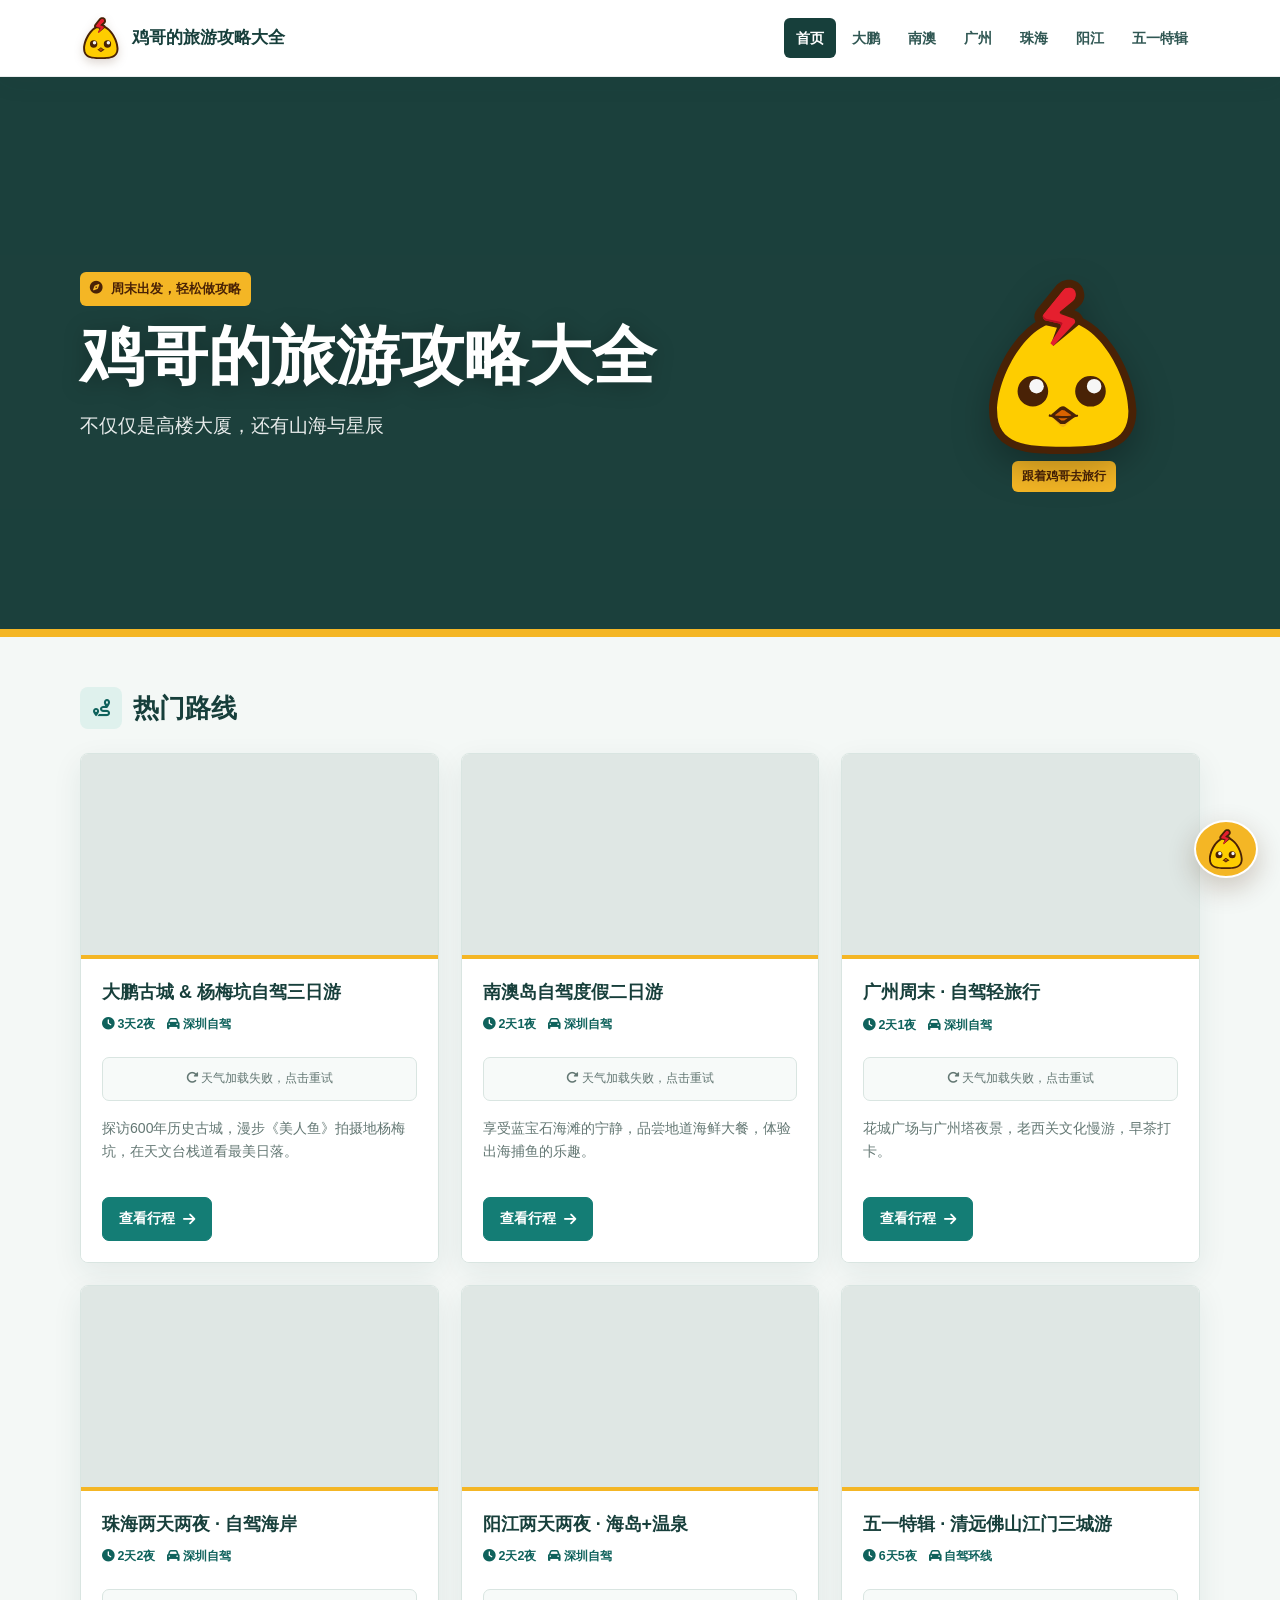
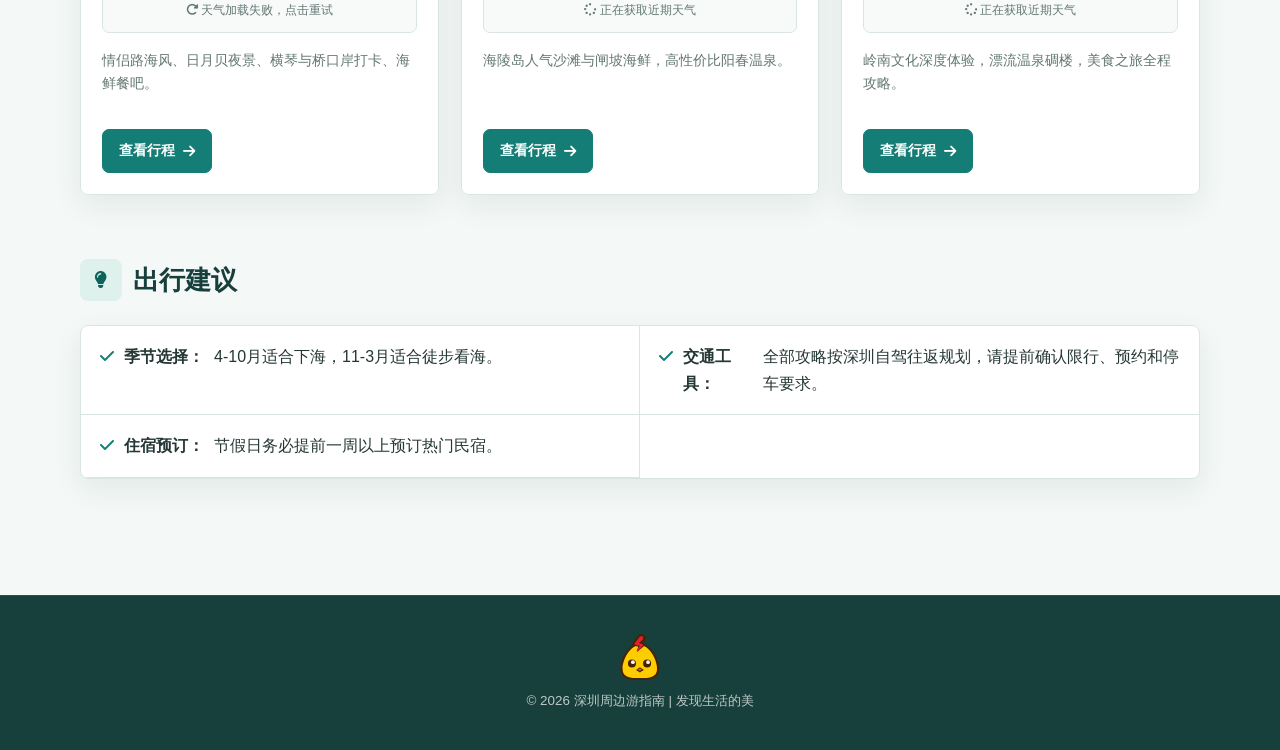
==== commit 70c3ef72: "feat: 添加高德地图+天气" ====
--- a/index.html
+++ b/index.html
@@ -46,10 +46,10 @@
                         style="background-image: url('https://images.unsplash.com/photo-1566073771259-6a8506099945?ixlib=rb-4.0.3&auto=format&fit=crop&w=800&q=80');">
                     </div>
                     <div class="route-content">
-                        <h3 class="route-title">大鹏古城 & 杨梅坑三日游</h3>
+                        <h3 class="route-title">大鹏古城 & 杨梅坑自驾三日游</h3>
                         <div class="route-meta">
                             <span><i class="fas fa-clock"></i> 3天2夜</span>
-                            <span style="margin-left: 15px;"><i class="fas fa-map-marker-alt"></i> 大鹏半岛</span>
+                            <span style="margin-left: 15px;"><i class="fas fa-car"></i> 深圳自驾</span>
                         </div>
                         <p class="route-desc">探访600年历史古城，漫步《美人鱼》拍摄地杨梅坑，在天文台栈道看最美日落。</p>
                         <a href="routes/dapeng.html" class="btn">查看行程</a>
@@ -62,10 +62,10 @@
                         style="background-image: url('https://images.unsplash.com/photo-1596394516093-501ba68a0ba6?ixlib=rb-4.0.3&auto=format&fit=crop&w=800&q=80');">
                     </div>
                     <div class="route-content">
-                        <h3 class="route-title">南澳岛休闲度假二日游</h3>
+                        <h3 class="route-title">南澳岛自驾度假二日游</h3>
                         <div class="route-meta">
                             <span><i class="fas fa-clock"></i> 2天1夜</span>
-                            <span style="margin-left: 15px;"><i class="fas fa-map-marker-alt"></i> 南澳</span>
+                            <span style="margin-left: 15px;"><i class="fas fa-car"></i> 深圳自驾</span>
                         </div>
                         <p class="route-desc">享受蓝宝石海滩的宁静，品尝地道海鲜大餐，体验出海捕鱼的乐趣。</p>
                         <a href="routes/nanao.html" class="btn">查看行程</a>
@@ -78,10 +78,10 @@
                         style="background-image: url('https://images.unsplash.com/photo-1596422846543-75c6fc197f07?ixlib=rb-4.0.3&auto=format&fit=crop&w=800&q=80');">
                     </div>
                     <div class="route-content">
-                        <h3 class="route-title">广州周末 · 高铁轻旅行</h3>
+                        <h3 class="route-title">广州周末 · 自驾轻旅行</h3>
                         <div class="route-meta">
                             <span><i class="fas fa-clock"></i> 2天1夜</span>
-                            <span style="margin-left: 15px;"><i class="fas fa-train"></i> 地铁+高铁</span>
+                            <span style="margin-left: 15px;"><i class="fas fa-car"></i> 深圳自驾</span>
                         </div>
                         <p class="route-desc">花城广场与广州塔夜景，老西关文化慢游，早茶打卡。</p>
                         <a href="routes/guangzhou.html" class="btn">查看行程</a>
@@ -141,7 +141,7 @@
             <h2><i class="fas fa-lightbulb"></i> 出行建议</h2>
             <ul class="tips-list">
                 <li><i class="fas fa-check"></i> <strong>季节选择：</strong> 4-10月适合下海，11-3月适合徒步看海。</li>
-                <li><i class="fas fa-check"></i> <strong>交通工具：</strong> 大部分景点建议自驾，但需注意周末限行预约。</li>
+                <li><i class="fas fa-check"></i> <strong>交通工具：</strong> 全部攻略按深圳自驾往返规划，请提前确认限行、预约和停车要求。</li>
                 <li><i class="fas fa-check"></i> <strong>住宿预订：</strong> 节假日务必提前一周以上预订热门民宿。</li>
             </ul>
         </section>
--- a/assets/css/style.css
+++ b/assets/css/style.css
@@ -24,6 +24,10 @@
   --nav-height: 76px;
 }
 
+h2>.fas {
+  display: flex;
+}
+
 * {
   box-sizing: border-box;
   margin: 0;
@@ -381,7 +385,7 @@
   scroll-margin-top: 132px;
 }
 
-section > h2,
+section>h2,
 .weather-section__top h2 {
   display: flex;
   align-items: center;
@@ -394,17 +398,28 @@
   line-height: 1.3;
 }
 
-section > h2 > i,
-.weather-section__top h2 > i {
+section>h2>i,
+.weather-section__top h2>i {
   width: 42px;
   height: 42px;
-  display: grid;
-  place-items: center;
+  display: inline-flex;
+  align-items: center;
+  justify-content: center;
   flex: 0 0 42px;
   border-radius: 8px;
   background: var(--sky);
   color: var(--sea-dark);
   font-size: 1.05rem;
+  line-height: 1;
+  text-align: center;
+}
+
+section>h2>i::before,
+.weather-section__top h2>i::before {
+  display: block;
+  width: 1em;
+  line-height: 1;
+  text-align: center;
 }
 
 .section-nav {
@@ -630,6 +645,7 @@
 /* Maps and information */
 #map,
 .map-container {
+  position: relative;
   width: 100%;
   height: 430px;
   margin: 0 0 20px;
@@ -639,6 +655,46 @@
   background: #dfeae6;
   box-shadow: var(--shadow);
   z-index: 1;
+}
+
+.amap-static-map {
+  width: 100%;
+  height: 100%;
+  display: block;
+  object-fit: cover;
+}
+
+.amap-open-link {
+  position: absolute;
+  right: 12px;
+  bottom: 12px;
+  z-index: 2;
+  display: inline-flex;
+  align-items: center;
+  gap: 7px;
+  padding: 9px 12px;
+  border: 1px solid rgba(23, 63, 59, 0.18);
+  border-radius: 6px;
+  background: rgba(255, 255, 255, 0.95);
+  box-shadow: 0 4px 14px rgba(20, 48, 44, 0.18);
+  color: var(--sea-dark);
+  font-size: 0.8rem;
+  font-weight: 800;
+  text-decoration: none;
+}
+
+.map-error {
+  height: 100%;
+  display: grid;
+  place-content: center;
+  gap: 7px;
+  color: var(--muted);
+  text-align: center;
+}
+
+.map-error i {
+  color: var(--sea-dark);
+  font-size: 2rem;
 }
 
 .transport-tips,
@@ -670,7 +726,7 @@
   gap: 12px;
 }
 
-.tip-card > i {
+.tip-card>i {
   width: 39px;
   height: 39px;
   display: grid;
@@ -699,7 +755,7 @@
   font-size: 0.9rem;
 }
 
-.tip-card > p {
+.tip-card>p {
   grid-column: 2;
 }
 
@@ -893,7 +949,7 @@
   display: none;
 }
 
-.content-section > .route-card {
+.content-section>.route-card {
   margin: 0 0 20px;
   padding: 24px;
   border: 1px solid #b7d7d1;
@@ -904,7 +960,7 @@
   box-shadow: var(--shadow);
 }
 
-.content-section > .route-card h4 {
+.content-section>.route-card h4 {
   margin-bottom: 10px;
   color: var(--ink);
   font-size: 1.08rem;
@@ -977,7 +1033,7 @@
   text-align: center;
 }
 
-.weather-day > i {
+.weather-day>i {
   margin: 10px 0 7px;
   color: var(--sun);
   font-size: 1.65rem;
@@ -995,7 +1051,7 @@
   background: transparent;
 }
 
-.weather-day--compact > i {
+.weather-day--compact>i {
   margin: 5px 0;
   font-size: 1.05rem;
 }
@@ -1098,33 +1154,6 @@
   margin-right: 7px;
 }
 
-.weather-switcher {
-  min-width: 240px;
-  display: inline-grid;
-  grid-template-columns: repeat(2, 1fr);
-  margin-bottom: 15px;
-  padding: 3px;
-  border-radius: 7px;
-  background: #e8efec;
-}
-
-.weather-switcher button {
-  min-height: 39px;
-  padding: 7px 13px;
-  border: 0;
-  border-radius: 5px;
-  background: transparent;
-  color: var(--muted);
-  cursor: pointer;
-  font-weight: 750;
-}
-
-.weather-switcher button.is-active {
-  background: var(--paper);
-  color: var(--ink);
-  box-shadow: 0 2px 8px rgba(23, 63, 59, 0.11);
-}
-
 .weather-plan {
   padding: 21px;
   border: 1px solid var(--line);
@@ -1194,7 +1223,7 @@
   gap: 16px;
 }
 
-.weather-error > i {
+.weather-error>i {
   color: var(--coral);
   font-size: 1.8rem;
 }
@@ -1295,6 +1324,59 @@
   cursor: pointer;
 }
 
+.chick-guide__weather {
+  padding: 12px 12px 0;
+  border-bottom: 1px solid var(--line);
+}
+
+.chick-guide__weather>span {
+  display: block;
+  margin-bottom: 7px;
+  color: var(--muted);
+  font-size: 0.72rem;
+  font-weight: 800;
+}
+
+.chick-guide__weather-tabs {
+  display: grid;
+  grid-template-columns: repeat(2, minmax(0, 1fr));
+  gap: 3px;
+  margin-bottom: 12px;
+  padding: 3px;
+  border-radius: 7px;
+  background: #e8efec;
+}
+
+.chick-guide__weather-tabs button {
+  min-width: 0;
+  min-height: 39px;
+  display: inline-flex;
+  align-items: center;
+  justify-content: center;
+  gap: 7px;
+  padding: 7px 10px;
+  border: 0;
+  border-radius: 5px;
+  background: transparent;
+  color: var(--muted);
+  cursor: pointer;
+  font-weight: 750;
+}
+
+.chick-guide__weather-tabs button.is-active {
+  background: var(--paper);
+  color: var(--ink);
+  box-shadow: 0 2px 8px rgba(23, 63, 59, 0.11);
+}
+
+.chick-guide__weather-tabs button:first-child i {
+  color: #a87500;
+}
+
+.chick-guide__weather-tabs button:last-child i {
+  color: #276591;
+}
+
 .chick-guide__actions {
   display: grid;
   gap: 6px;
@@ -1320,19 +1402,26 @@
   background: var(--sky);
 }
 
-.chick-guide__actions button > i:first-child {
+.chick-guide__actions button>i:first-child {
   color: var(--sea);
   text-align: center;
 }
 
-.chick-guide__actions button > i:last-child {
+.chick-guide__actions button>i:last-child {
   color: #9baba7;
   font-size: 0.7rem;
 }
 
 @keyframes guide-in {
-  from { opacity: 0; transform: translateY(8px) scale(0.97); }
-  to { opacity: 1; transform: translateY(0) scale(1); }
+  from {
+    opacity: 0;
+    transform: translateY(8px) scale(0.97);
+  }
+
+  to {
+    opacity: 1;
+    transform: translateY(0) scale(1);
+  }
 }
 
 /* Footer */
@@ -1347,7 +1436,7 @@
   text-align: center;
 }
 
-footer p + p {
+footer p+p {
   margin-top: 4px;
 }
 
@@ -1531,7 +1620,7 @@
     scroll-margin-top: 118px;
   }
 
-  section > h2,
+  section>h2,
   .weather-section__top h2 {
     font-size: 1.4rem;
   }
@@ -1591,10 +1680,6 @@
 
   .weather-day {
     padding: 12px 5px;
-  }
-
-  .weather-switcher {
-    width: 100%;
   }
 
   .weather-plan {
@@ -1669,4 +1754,4 @@
     animation-iteration-count: 1 !important;
     transition-duration: 0.01ms !important;
   }
-}
+}
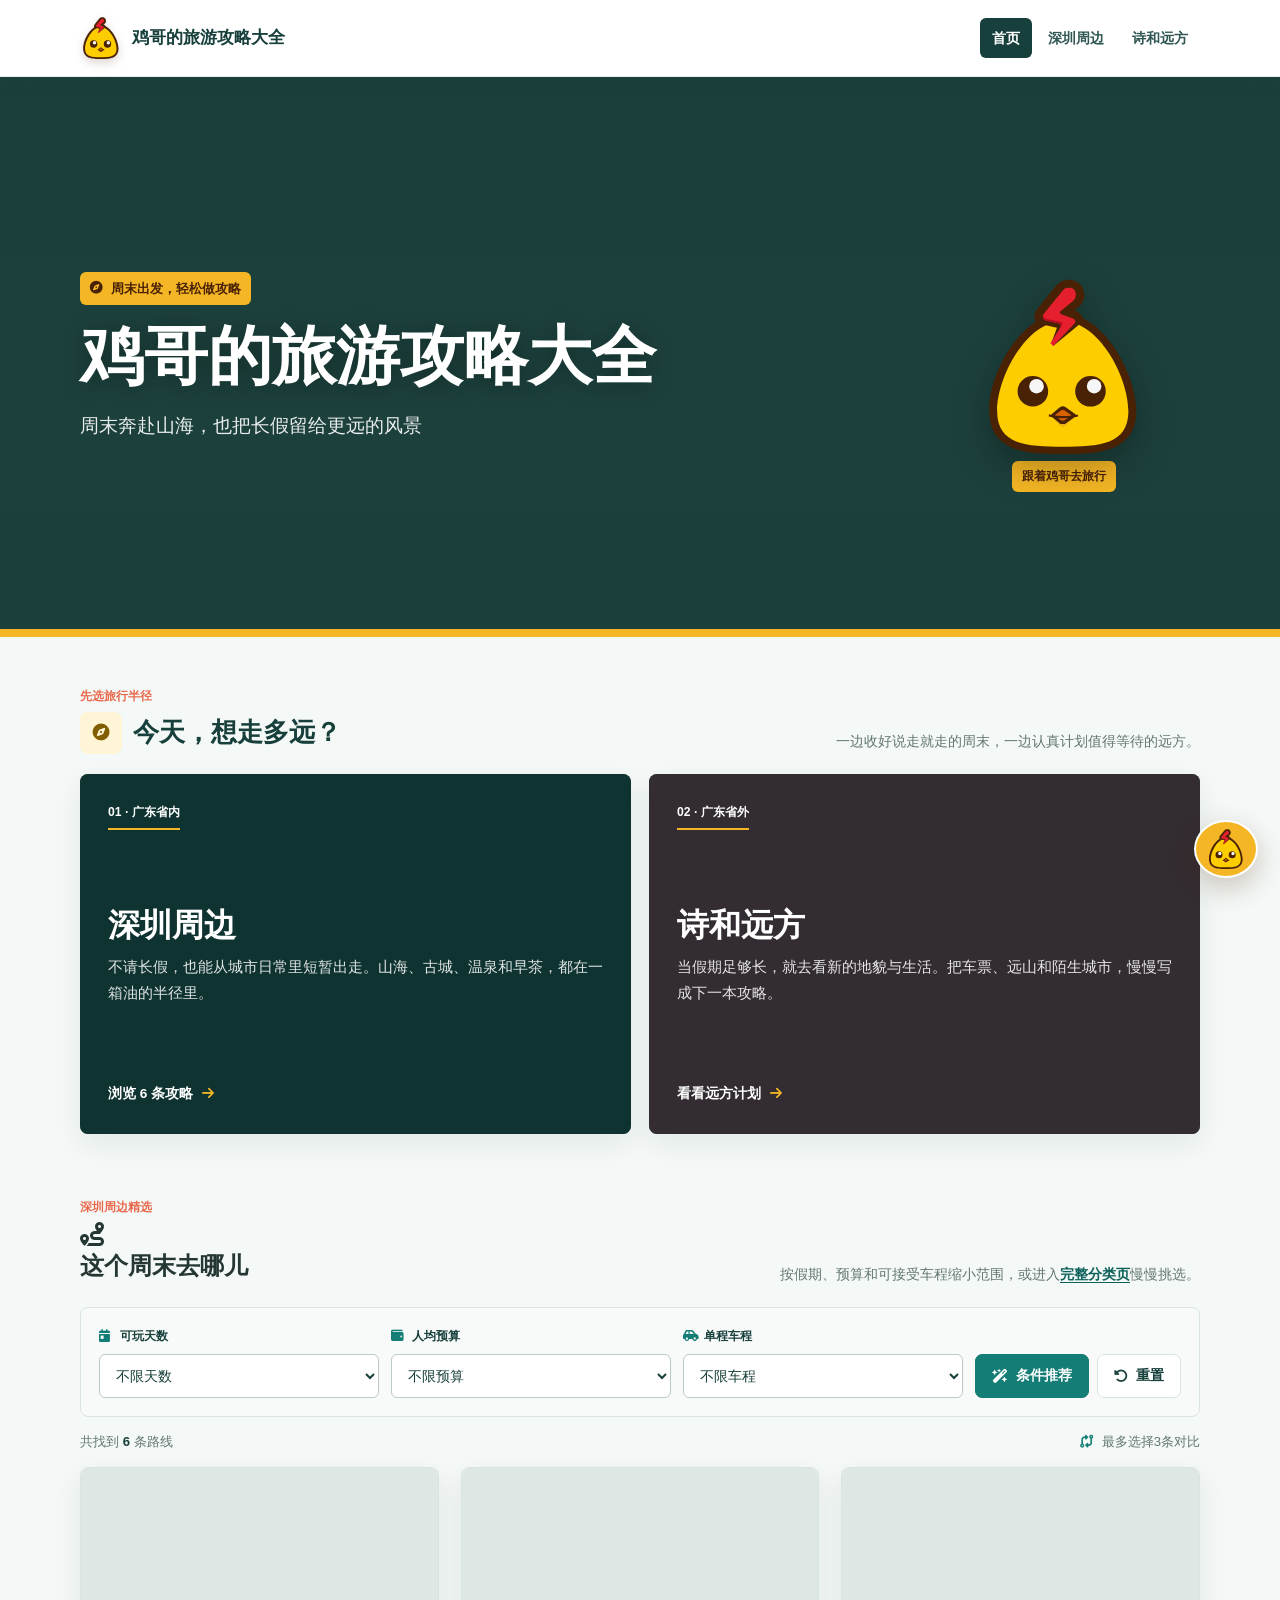
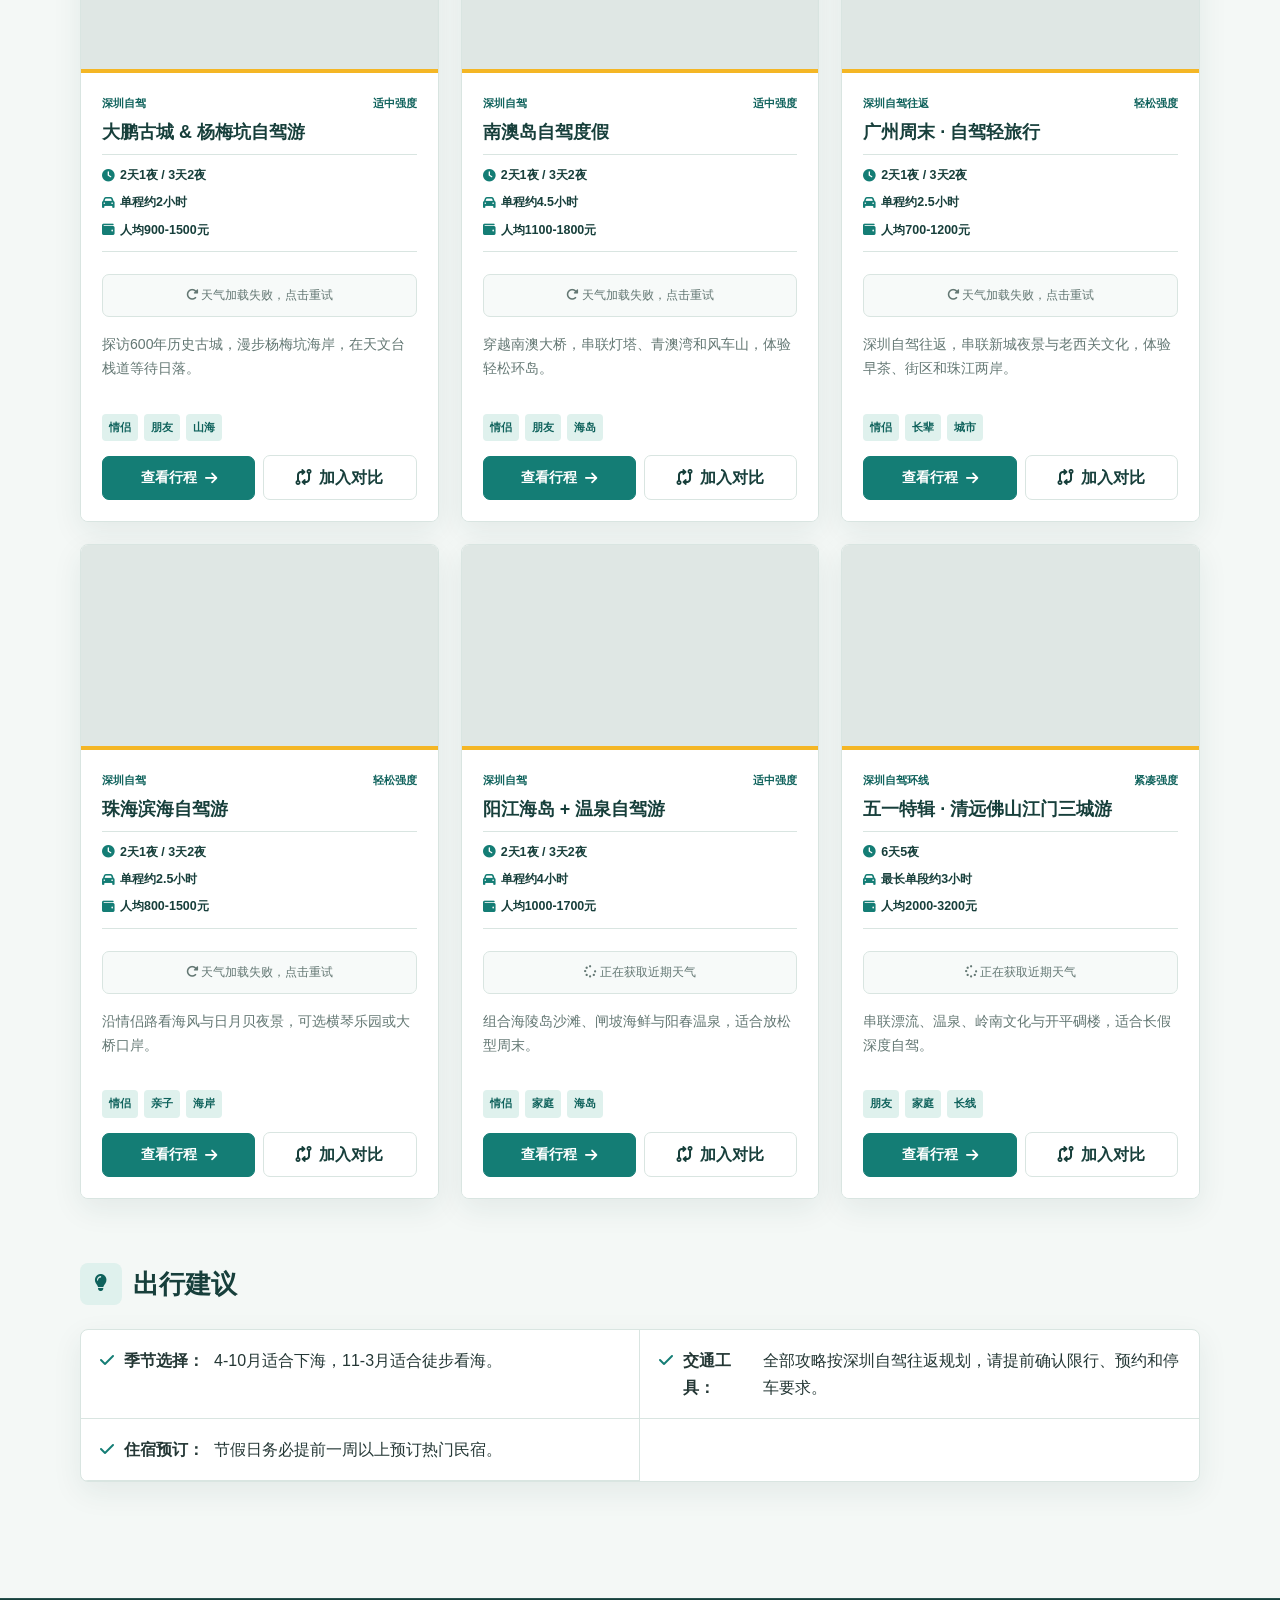
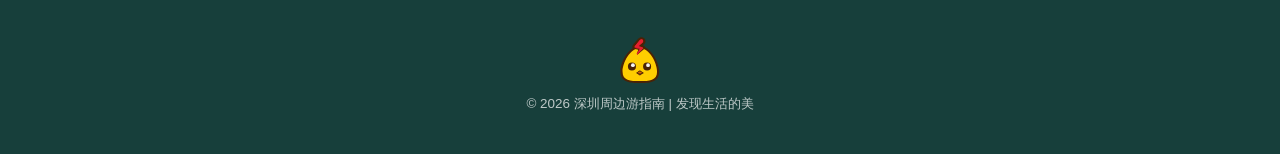
==== commit 94fe98f3: "feat: 新增郴州和内蒙古" ====
--- a/index.html
+++ b/index.html
@@ -19,12 +19,8 @@
                     style="width: 28px; height: 28px;"> 鸡哥的旅游攻略大全</a>
             <div class="nav-links">
                 <a href="index.html" class="nav-link" style="color: var(--accent-color);">首页</a>
-                <a href="routes/dapeng.html" class="nav-link">大鹏</a>
-                <a href="routes/nanao.html" class="nav-link">南澳</a>
-                <a href="routes/guangzhou.html" class="nav-link">广州</a>
-                <a href="routes/zhuhai.html" class="nav-link">珠海</a>
-                <a href="routes/yangjiang.html" class="nav-link">阳江</a>
-                <a href="routes/wuyi.html" class="nav-link">五一特辑</a>
+                <a href="categories/shenzhen-nearby.html" class="nav-link" data-category="shenzhen-nearby">深圳周边</a>
+                <a href="categories/poetry-distance.html" class="nav-link" data-category="poetry-distance">诗和远方</a>
             </div>
         </div>
     </nav>
@@ -32,23 +28,101 @@
     <header class="home-hero">
         <div class="container animate__animated animate__fadeInDown">
             <h1 class="home-title">鸡哥的旅游攻略大全</h1>
-            <p class="home-subtitle">不仅仅是高楼大厦，还有山海与星辰</p>
+            <p class="home-subtitle">周末奔赴山海，也把长假留给更远的风景</p>
         </div>
     </header>
 
     <main class="container">
-        <section>
-            <h2><i class="fas fa-route"></i> 热门路线</h2>
-            <div class="destinations-grid">
+        <section class="travel-categories" aria-labelledby="travel-categories-title">
+            <div class="category-section__heading">
+                <div>
+                    <span class="section-eyebrow">先选旅行半径</span>
+                    <h2 id="travel-categories-title"><i class="fas fa-compass"></i> 今天，想走多远？</h2>
+                </div>
+                <p>一边收好说走就走的周末，一边认真计划值得等待的远方。</p>
+            </div>
+            <div class="category-gateway-grid">
+                <a class="category-gateway category-gateway--nearby" href="categories/shenzhen-nearby.html"
+                    style="background-image: url('https://images.unsplash.com/photo-1566073771259-6a8506099945?ixlib=rb-4.0.3&auto=format&fit=crop&w=1200&q=82');">
+                    <span class="category-gateway__index">01 · 广东省内</span>
+                    <div>
+                        <h3>深圳周边</h3>
+                        <p>不请长假，也能从城市日常里短暂出走。山海、古城、温泉和早茶，都在一箱油的半径里。</p>
+                    </div>
+                    <span class="category-gateway__action">浏览 6 条攻略 <i class="fas fa-arrow-right" aria-hidden="true"></i></span>
+                </a>
+                <a class="category-gateway category-gateway--distance" href="categories/poetry-distance.html"
+                    style="background-image: url('https://images.unsplash.com/photo-1464822759023-fed622ff2c3b?ixlib=rb-4.0.3&auto=format&fit=crop&w=1200&q=82');">
+                    <span class="category-gateway__index">02 · 广东省外</span>
+                    <div>
+                        <h3>诗和远方</h3>
+                        <p>当假期足够长，就去看新的地貌与生活。把车票、远山和陌生城市，慢慢写成下一本攻略。</p>
+                    </div>
+                    <span class="category-gateway__action">看看远方计划 <i class="fas fa-arrow-right" aria-hidden="true"></i></span>
+                </a>
+            </div>
+        </section>
+
+        <section class="route-discovery" aria-labelledby="route-discovery-title">
+            <div class="route-discovery__heading">
+                <div>
+                    <span class="section-eyebrow">深圳周边精选</span>
+                    <h2 id="route-discovery-title"><i class="fas fa-route"></i> 这个周末去哪儿</h2>
+                </div>
+                <p>按假期、预算和可接受车程缩小范围，或进入<a href="categories/shenzhen-nearby.html">完整分类页</a>慢慢挑选。</p>
+            </div>
+
+            <form class="route-filters" id="route-filters">
+                <label class="route-filter">
+                    <span><i class="fas fa-calendar-day" aria-hidden="true"></i> 可玩天数</span>
+                    <select id="filter-days" name="days">
+                        <option value="all">不限天数</option>
+                        <option value="2">2天</option>
+                        <option value="3">3天</option>
+                        <option value="4">4天及以上</option>
+                    </select>
+                </label>
+                <label class="route-filter">
+                    <span><i class="fas fa-wallet" aria-hidden="true"></i> 人均预算</span>
+                    <select id="filter-budget" name="budget">
+                        <option value="all">不限预算</option>
+                        <option value="1000">1000元以内</option>
+                        <option value="1500">1500元以内</option>
+                        <option value="2000">2000元以内</option>
+                        <option value="3000">3000元以内</option>
+                    </select>
+                </label>
+                <label class="route-filter">
+                    <span><i class="fas fa-car-side" aria-hidden="true"></i> 单程车程</span>
+                    <select id="filter-drive" name="drive">
+                        <option value="all">不限车程</option>
+                        <option value="2.5">2.5小时以内</option>
+                        <option value="4">4小时以内</option>
+                        <option value="5">5小时以内</option>
+                    </select>
+                </label>
+                <div class="route-filter-actions">
+                    <button class="btn" id="recommend-routes" type="submit"><i class="fas fa-wand-magic-sparkles"></i> 条件推荐</button>
+                    <button class="btn btn--secondary" id="reset-routes" type="button"><i class="fas fa-rotate-left"></i> 重置</button>
+                </div>
+            </form>
+
+            <div class="route-recommendation" id="route-recommendation" aria-live="polite" hidden></div>
+            <div class="route-catalog-bar">
+                <p id="catalog-summary" aria-live="polite">正在读取路线数据…</p>
+                <span><i class="fas fa-code-compare" aria-hidden="true"></i> 最多选择3条对比</span>
+            </div>
+            <div class="destinations-grid" id="route-catalog" data-category="shenzhen-nearby">
+                <!-- JavaScript 会使用 routes.json 渲染；以下卡片是无脚本环境的内容后备。 -->
                 <!-- 大鹏卡片 -->
                 <div class="route-card animate__animated animate__fadeInUp">
                     <div class="route-img"
                         style="background-image: url('https://images.unsplash.com/photo-1566073771259-6a8506099945?ixlib=rb-4.0.3&auto=format&fit=crop&w=800&q=80');">
                     </div>
                     <div class="route-content">
-                        <h3 class="route-title">大鹏古城 & 杨梅坑自驾三日游</h3>
-                        <div class="route-meta">
-                            <span><i class="fas fa-clock"></i> 3天2夜</span>
+                        <h3 class="route-title">大鹏古城 & 杨梅坑自驾游</h3>
+                        <div class="route-meta">
+                            <span><i class="fas fa-clock"></i> 2天1夜 / 3天2夜</span>
                             <span style="margin-left: 15px;"><i class="fas fa-car"></i> 深圳自驾</span>
                         </div>
                         <p class="route-desc">探访600年历史古城，漫步《美人鱼》拍摄地杨梅坑，在天文台栈道看最美日落。</p>
@@ -62,9 +136,9 @@
                         style="background-image: url('https://images.unsplash.com/photo-1596394516093-501ba68a0ba6?ixlib=rb-4.0.3&auto=format&fit=crop&w=800&q=80');">
                     </div>
                     <div class="route-content">
-                        <h3 class="route-title">南澳岛自驾度假二日游</h3>
-                        <div class="route-meta">
-                            <span><i class="fas fa-clock"></i> 2天1夜</span>
+                        <h3 class="route-title">南澳岛自驾度假</h3>
+                        <div class="route-meta">
+                            <span><i class="fas fa-clock"></i> 2天1夜 / 3天2夜</span>
                             <span style="margin-left: 15px;"><i class="fas fa-car"></i> 深圳自驾</span>
                         </div>
                         <p class="route-desc">享受蓝宝石海滩的宁静，品尝地道海鲜大餐，体验出海捕鱼的乐趣。</p>
@@ -80,7 +154,7 @@
                     <div class="route-content">
                         <h3 class="route-title">广州周末 · 自驾轻旅行</h3>
                         <div class="route-meta">
-                            <span><i class="fas fa-clock"></i> 2天1夜</span>
+                            <span><i class="fas fa-clock"></i> 2天1夜 / 3天2夜</span>
                             <span style="margin-left: 15px;"><i class="fas fa-car"></i> 深圳自驾</span>
                         </div>
                         <p class="route-desc">花城广场与广州塔夜景，老西关文化慢游，早茶打卡。</p>
@@ -94,9 +168,9 @@
                         style="background-image: url('https://images.unsplash.com/photo-1559827260-dc66d52bef19?ixlib=rb-4.0.3&auto=format&fit=crop&w=800&q=80');">
                     </div>
                     <div class="route-content">
-                        <h3 class="route-title">珠海两天两夜 · 自驾海岸</h3>
-                        <div class="route-meta">
-                            <span><i class="fas fa-clock"></i> 2天2夜</span>
+                        <h3 class="route-title">珠海滨海自驾游</h3>
+                        <div class="route-meta">
+                            <span><i class="fas fa-clock"></i> 2天1夜 / 3天2夜</span>
                             <span style="margin-left: 15px;"><i class="fas fa-car"></i> 深圳自驾</span>
                         </div>
                         <p class="route-desc">情侣路海风、日月贝夜景、横琴与桥口岸打卡、海鲜餐吧。</p>
@@ -110,9 +184,9 @@
                         style="background-image: url('https://images.unsplash.com/photo-1566073771259-6a8506099945?ixlib=rb-4.0.3&auto=format&fit=crop&w=800&q=80');">
                     </div>
                     <div class="route-content">
-                        <h3 class="route-title">阳江两天两夜 · 海岛+温泉</h3>
-                        <div class="route-meta">
-                            <span><i class="fas fa-clock"></i> 2天2夜</span>
+                        <h3 class="route-title">阳江海岛 + 温泉自驾游</h3>
+                        <div class="route-meta">
+                            <span><i class="fas fa-clock"></i> 2天1夜 / 3天2夜</span>
                             <span style="margin-left: 15px;"><i class="fas fa-car"></i> 深圳自驾</span>
                         </div>
                         <p class="route-desc">海陵岛人气沙滩与闸坡海鲜，高性价比阳春温泉。</p>
--- a/assets/css/style.css
+++ b/assets/css/style.css
@@ -944,6 +944,908 @@
   box-shadow: none;
 }
 
+.btn:disabled,
+.btn[disabled] {
+  cursor: not-allowed;
+  opacity: 0.45;
+  transform: none;
+}
+
+.btn--secondary {
+  border-color: var(--line);
+  background: var(--paper);
+  color: var(--ink);
+}
+
+.btn--secondary:hover {
+  border-color: var(--sea);
+  background: var(--sky);
+  color: var(--sea-dark);
+}
+
+/* Route discovery and recommendation */
+.route-discovery__heading,
+.trip-decision__heading {
+  display: flex;
+  align-items: flex-end;
+  justify-content: space-between;
+  gap: 24px;
+  margin-bottom: 20px;
+}
+
+.route-discovery__heading h2,
+.trip-decision__heading h2 {
+  margin-bottom: 0;
+}
+
+.route-discovery__heading>p {
+  max-width: 500px;
+  color: var(--muted);
+  font-size: 0.9rem;
+  text-align: right;
+}
+
+.section-eyebrow {
+  display: block;
+  margin-bottom: 5px;
+  color: var(--coral);
+  font-size: 0.72rem;
+  font-weight: 850;
+}
+
+.route-filters {
+  display: grid;
+  grid-template-columns: repeat(3, minmax(0, 1fr)) auto;
+  align-items: end;
+  gap: 12px;
+  padding: 18px;
+  border: 1px solid var(--line);
+  border-radius: 8px;
+  background: #f7faf9;
+}
+
+.route-filter {
+  min-width: 0;
+}
+
+.route-filter>span {
+  display: block;
+  margin-bottom: 7px;
+  color: var(--ink);
+  font-size: 0.78rem;
+  font-weight: 800;
+}
+
+.route-filter>span i {
+  width: 18px;
+  color: var(--sea);
+}
+
+.route-filter select {
+  width: 100%;
+  height: 44px;
+  padding: 0 38px 0 12px;
+  border: 1px solid #b9cbc7;
+  border-radius: 6px;
+  background: var(--paper);
+  color: var(--ink);
+  cursor: pointer;
+  font: inherit;
+  font-size: 0.88rem;
+}
+
+.route-filter select:focus-visible {
+  outline: 3px solid rgba(22, 133, 111, 0.2);
+  outline-offset: 1px;
+  border-color: var(--sea);
+}
+
+.route-filter-actions {
+  display: flex;
+  gap: 8px;
+}
+
+.route-filter-actions .btn {
+  min-height: 44px;
+  margin: 0;
+  white-space: nowrap;
+}
+
+.route-recommendation {
+  display: grid;
+  grid-template-columns: 44px minmax(0, 1fr) auto;
+  align-items: center;
+  gap: 14px;
+  margin-top: 14px;
+  padding: 16px 18px;
+  border-left: 4px solid var(--coral);
+  border-radius: 6px;
+  background: #fff3ed;
+}
+
+.route-recommendation[hidden] {
+  display: none;
+}
+
+.route-recommendation>i {
+  width: 44px;
+  height: 44px;
+  display: grid;
+  place-items: center;
+  border-radius: 50%;
+  background: var(--paper);
+  color: var(--coral);
+}
+
+.route-recommendation span,
+.route-recommendation strong,
+.route-recommendation p {
+  display: block;
+}
+
+.route-recommendation span {
+  color: var(--coral);
+  font-size: 0.72rem;
+  font-weight: 850;
+}
+
+.route-recommendation strong {
+  color: var(--ink);
+  font-size: 1rem;
+}
+
+.route-recommendation p {
+  color: var(--muted);
+  font-size: 0.82rem;
+}
+
+.route-catalog-bar {
+  min-height: 50px;
+  display: flex;
+  align-items: center;
+  justify-content: space-between;
+  gap: 16px;
+  padding: 11px 0;
+  color: var(--muted);
+  font-size: 0.82rem;
+}
+
+.route-catalog-bar strong {
+  color: var(--ink);
+}
+
+.route-catalog-bar>span i {
+  margin-right: 5px;
+  color: var(--sea);
+}
+
+.route-card.is-recommended {
+  border-color: var(--coral);
+  box-shadow: 0 8px 28px rgba(232, 93, 63, 0.14);
+}
+
+.route-card__recommend-badge {
+  position: absolute;
+  top: 12px;
+  left: 12px;
+  z-index: 2;
+  padding: 6px 9px;
+  border-radius: 5px;
+  background: var(--coral);
+  color: white;
+  font-size: 0.72rem;
+  font-weight: 850;
+}
+
+.route-card__topline {
+  display: flex;
+  align-items: center;
+  justify-content: space-between;
+  gap: 10px;
+  margin-bottom: 7px;
+  color: var(--sea-dark);
+  font-size: 0.7rem;
+  font-weight: 800;
+}
+
+.route-facts {
+  display: grid;
+  gap: 6px;
+  margin-bottom: 10px;
+  padding: 10px 0;
+  border-top: 1px solid var(--line);
+  border-bottom: 1px solid var(--line);
+}
+
+.route-facts span {
+  min-width: 0;
+  display: grid;
+  grid-template-columns: 18px minmax(0, 1fr);
+  align-items: center;
+  color: var(--muted);
+  font-size: 0.78rem;
+}
+
+.route-facts i {
+  color: var(--sea);
+}
+
+.route-facts strong {
+  overflow: hidden;
+  color: var(--ink);
+  font-weight: 750;
+  text-overflow: ellipsis;
+  white-space: nowrap;
+}
+
+.route-tags {
+  display: flex;
+  flex-wrap: wrap;
+  gap: 6px;
+  margin: 0 0 14px;
+}
+
+.route-tags span {
+  padding: 4px 7px;
+  border-radius: 4px;
+  background: var(--sky);
+  color: var(--sea-dark);
+  font-size: 0.7rem;
+  font-weight: 750;
+}
+
+.route-card__actions {
+  display: grid;
+  grid-template-columns: minmax(0, 1fr) minmax(0, 1fr);
+  gap: 8px;
+  margin-top: auto;
+}
+
+.route-card__actions .btn {
+  width: 100%;
+  min-width: 0;
+  padding-inline: 10px;
+}
+
+.route-compare-toggle {
+  min-width: 0;
+  min-height: 42px;
+  display: inline-flex;
+  align-items: center;
+  justify-content: center;
+  gap: 7px;
+  padding: 8px 10px;
+  border: 1px solid var(--line);
+  border-radius: 7px;
+  background: var(--paper);
+  color: var(--ink);
+  cursor: pointer;
+  font-weight: 800;
+}
+
+.route-compare-toggle:hover,
+.route-compare-toggle.is-selected {
+  border-color: var(--sea);
+  background: var(--sky);
+  color: var(--sea-dark);
+}
+
+.route-compare-toggle:disabled {
+  cursor: not-allowed;
+  opacity: 0.45;
+}
+
+.route-empty {
+  grid-column: 1 / -1;
+  min-height: 260px;
+  display: grid;
+  place-content: center;
+  gap: 8px;
+  padding: 30px;
+  border: 1px dashed #aac3be;
+  border-radius: 8px;
+  background: #f7faf9;
+  color: var(--muted);
+  text-align: center;
+}
+
+.route-empty i {
+  color: var(--sea);
+  font-size: 2rem;
+}
+
+.route-empty h3 {
+  color: var(--ink);
+}
+
+/* Route comparison */
+.compare-tray {
+  position: fixed;
+  left: 50%;
+  bottom: 18px;
+  z-index: 1400;
+  width: min(760px, calc(100vw - 170px));
+  transform: translateX(-50%);
+}
+
+.compare-tray[hidden] {
+  display: none;
+}
+
+.compare-tray__content {
+  min-height: 64px;
+  display: grid;
+  grid-template-columns: auto minmax(0, 1fr) auto 38px;
+  align-items: center;
+  gap: 12px;
+  padding: 10px 12px 10px 16px;
+  border: 1px solid #385b57;
+  border-radius: 8px;
+  background: var(--ink);
+  box-shadow: 0 14px 40px rgba(12, 34, 31, 0.3);
+  color: white;
+}
+
+.compare-tray__content>div:first-child {
+  display: flex;
+  align-items: center;
+  gap: 7px;
+  white-space: nowrap;
+}
+
+.compare-tray__content>div:first-child span {
+  color: var(--sun);
+  font-size: 0.76rem;
+  font-weight: 800;
+}
+
+.compare-tray__routes {
+  min-width: 0;
+  display: flex;
+  gap: 6px;
+  overflow: hidden;
+}
+
+.compare-tray__routes span {
+  overflow: hidden;
+  padding: 5px 7px;
+  border-radius: 4px;
+  background: rgba(255, 255, 255, 0.1);
+  font-size: 0.72rem;
+  text-overflow: ellipsis;
+  white-space: nowrap;
+}
+
+.compare-tray .btn {
+  min-height: 40px;
+  margin: 0;
+  border-color: var(--sun);
+  background: var(--sun);
+  color: #492206;
+}
+
+.compare-tray__clear,
+.compare-dialog__close {
+  width: 38px;
+  height: 38px;
+  display: grid;
+  place-items: center;
+  border: 0;
+  border-radius: 5px;
+  background: rgba(255, 255, 255, 0.1);
+  color: white;
+  cursor: pointer;
+}
+
+.compare-dialog {
+  position: fixed;
+  inset: 50% auto auto 50%;
+  width: min(980px, calc(100vw - 32px));
+  max-height: min(760px, calc(100vh - 32px));
+  margin: 0;
+  padding: 0;
+  overflow: hidden;
+  border: 1px solid var(--line);
+  border-radius: 8px;
+  background: var(--paper);
+  box-shadow: 0 26px 80px rgba(12, 34, 31, 0.35);
+  transform: translate(-50%, -50%);
+}
+
+.compare-dialog::backdrop {
+  background: rgba(13, 32, 30, 0.62);
+}
+
+.compare-dialog__header {
+  display: flex;
+  align-items: center;
+  justify-content: space-between;
+  gap: 20px;
+  padding: 20px 22px;
+  background: var(--ink);
+  color: white;
+}
+
+.compare-dialog__header h2 {
+  margin: 0;
+  color: white;
+  font-size: 1.35rem;
+}
+
+.compare-dialog__close {
+  flex: 0 0 38px;
+}
+
+.compare-table-wrap {
+  max-height: calc(100vh - 150px);
+  overflow: auto;
+}
+
+.compare-table {
+  width: 100%;
+  min-width: 690px;
+  border-collapse: collapse;
+  color: var(--text);
+  font-size: 0.86rem;
+}
+
+.compare-table th,
+.compare-table td {
+  min-width: 175px;
+  padding: 15px;
+  border-right: 1px solid var(--line);
+  border-bottom: 1px solid var(--line);
+  text-align: left;
+  vertical-align: top;
+}
+
+.compare-table th:first-child {
+  min-width: 92px;
+  background: #f1f6f4;
+  color: var(--sea-dark);
+}
+
+.compare-table thead th {
+  position: sticky;
+  top: 0;
+  z-index: 1;
+  background: var(--paper);
+  color: var(--ink);
+}
+
+.compare-table small {
+  display: block;
+  margin-top: 5px;
+  color: var(--muted);
+}
+
+.compare-table .btn {
+  min-height: 38px;
+  padding: 7px 11px;
+}
+
+/* Selectable trip duration */
+.duration-planner {
+  scroll-margin-top: 110px;
+  display: grid;
+  grid-template-columns: minmax(220px, 0.72fr) minmax(0, 1.28fr);
+  align-items: center;
+  gap: 28px;
+  margin: 34px 0 24px;
+  padding: 22px;
+  border: 1px solid var(--line);
+  border-left: 5px solid var(--sea);
+  border-radius: 8px;
+  background: #f7faf9;
+}
+
+.duration-planner h2 {
+  margin: 0 0 6px;
+  color: var(--ink);
+  font-size: 1.25rem;
+}
+
+.duration-planner h2 i {
+  margin-right: 7px;
+  color: var(--sea);
+}
+
+.duration-planner__copy>p {
+  color: var(--muted);
+  font-size: 0.8rem;
+}
+
+.duration-segments {
+  min-width: 0;
+  display: grid;
+  grid-template-columns: repeat(2, minmax(0, 1fr));
+  gap: 10px;
+}
+
+.duration-segment {
+  min-width: 0;
+  min-height: 86px;
+  padding: 13px 14px;
+  border: 1px solid #b9cbc7;
+  border-radius: 7px;
+  background: var(--paper);
+  color: var(--ink);
+  cursor: pointer;
+  text-align: left;
+  transition: border-color 160ms ease, background 160ms ease, box-shadow 160ms ease;
+}
+
+.duration-segment:hover {
+  border-color: var(--sea);
+  background: var(--sky);
+}
+
+.duration-segment.is-active {
+  border-color: var(--sea);
+  background: #e8f5f1;
+  box-shadow: inset 0 0 0 1px var(--sea);
+}
+
+.duration-segment strong,
+.duration-segment span {
+  display: block;
+}
+
+.duration-segment strong {
+  margin-bottom: 5px;
+  color: var(--sea-dark);
+  font-size: 1rem;
+}
+
+.duration-segment span {
+  color: var(--muted);
+  font-size: 0.72rem;
+  line-height: 1.45;
+}
+
+.research-list {
+  display: grid;
+  gap: 7px;
+  margin-top: 12px;
+  padding-top: 12px;
+  border-top: 1px solid var(--line);
+}
+
+.research-list>span {
+  color: var(--muted);
+  font-size: 0.72rem;
+  font-weight: 800;
+}
+
+.research-link {
+  min-width: 0;
+  display: grid;
+  grid-template-columns: 26px minmax(0, 1fr) 18px;
+  align-items: center;
+  gap: 8px;
+  padding: 8px 10px;
+  border: 1px solid var(--line);
+  border-radius: 6px;
+  background: #f7faf9;
+  color: var(--ink);
+  text-decoration: none;
+}
+
+.research-link:hover {
+  border-color: var(--sea);
+  background: var(--sky);
+}
+
+.research-link>i {
+  color: var(--sea);
+}
+
+.research-link strong,
+.research-link small {
+  display: block;
+}
+
+.research-link strong {
+  font-size: 0.75rem;
+}
+
+.research-link small {
+  color: var(--muted);
+  font-size: 0.68rem;
+}
+
+/* Detail decision information */
+.trip-decision-section {
+  scroll-margin-top: 118px;
+}
+
+.verification-chip {
+  display: inline-flex;
+  align-items: center;
+  gap: 9px;
+  padding: 8px 11px;
+  border: 1px solid #b9d7d1;
+  border-radius: 6px;
+  background: #edf7f4;
+  color: var(--sea-dark);
+  font-size: 0.75rem;
+}
+
+.verification-chip span,
+.verification-chip strong {
+  display: block;
+}
+
+.verification-chip strong {
+  color: var(--ink);
+}
+
+.decision-facts {
+  display: grid;
+  grid-template-columns: repeat(4, minmax(0, 1fr));
+  overflow: hidden;
+  margin-bottom: 16px;
+  border: 1px solid var(--line);
+  border-radius: 8px;
+  background: var(--paper);
+}
+
+.decision-facts>div {
+  min-width: 0;
+  display: grid;
+  grid-template-columns: 38px minmax(0, 1fr);
+  align-items: center;
+  gap: 10px;
+  padding: 16px;
+  border-right: 1px solid var(--line);
+}
+
+.decision-facts>div:last-child {
+  border-right: 0;
+}
+
+.decision-facts i {
+  width: 38px;
+  height: 38px;
+  display: grid;
+  place-items: center;
+  border-radius: 7px;
+  background: var(--sky);
+  color: var(--sea-dark);
+}
+
+.decision-facts span,
+.decision-facts strong {
+  min-width: 0;
+  display: block;
+}
+
+.decision-facts span {
+  color: var(--muted);
+  font-size: 0.72rem;
+}
+
+.decision-facts strong {
+  overflow-wrap: anywhere;
+  color: var(--ink);
+  font-size: 0.86rem;
+}
+
+.decision-layout {
+  display: grid;
+  grid-template-columns: repeat(2, minmax(0, 1fr));
+  gap: 16px;
+}
+
+.decision-panel,
+.stop-navigation {
+  padding: 20px;
+  border: 1px solid var(--line);
+  border-radius: 8px;
+  background: var(--paper);
+  box-shadow: var(--shadow);
+}
+
+.decision-panel__title {
+  display: grid;
+  grid-template-columns: 40px minmax(0, 1fr);
+  align-items: center;
+  gap: 11px;
+  margin-bottom: 15px;
+}
+
+.decision-panel__title>i {
+  width: 40px;
+  height: 40px;
+  display: grid;
+  place-items: center;
+  border-radius: 7px;
+  background: var(--sun-soft);
+  color: #805d00;
+}
+
+.decision-panel__title h3 {
+  color: var(--ink);
+  font-size: 1rem;
+}
+
+.decision-panel__title p {
+  color: var(--muted);
+  font-size: 0.75rem;
+}
+
+.budget-list {
+  display: grid;
+  grid-template-columns: repeat(2, minmax(0, 1fr));
+  gap: 8px;
+}
+
+.budget-list>div {
+  min-width: 0;
+  padding: 10px;
+  border-radius: 6px;
+  background: #f4f8f6;
+}
+
+.budget-list dt {
+  color: var(--muted);
+  font-size: 0.72rem;
+}
+
+.budget-list dd {
+  margin: 2px 0 0;
+  color: var(--ink);
+  font-size: 0.82rem;
+  font-weight: 800;
+}
+
+.decision-note {
+  margin-top: 13px;
+  padding-top: 12px;
+  border-top: 1px solid var(--line);
+  color: var(--muted);
+  font-size: 0.78rem;
+}
+
+.decision-note i {
+  margin-right: 6px;
+  color: var(--sea);
+}
+
+.booking-list {
+  display: grid;
+  gap: 8px;
+}
+
+.booking-link,
+.booking-empty {
+  min-width: 0;
+  min-height: 58px;
+  display: grid;
+  grid-template-columns: minmax(0, 1fr) 24px;
+  align-items: center;
+  gap: 10px;
+  padding: 10px 12px;
+  border: 1px solid var(--line);
+  border-radius: 6px;
+  background: #f7faf9;
+  color: var(--ink);
+  text-decoration: none;
+}
+
+.booking-link:hover {
+  border-color: var(--sea);
+  background: var(--sky);
+}
+
+.booking-link strong,
+.booking-link small,
+.booking-empty strong,
+.booking-empty small {
+  display: block;
+}
+
+.booking-link small,
+.booking-empty small {
+  margin-top: 2px;
+  color: var(--muted);
+  font-size: 0.72rem;
+}
+
+.booking-link>i {
+  color: var(--sea);
+}
+
+.booking-empty {
+  grid-template-columns: 28px minmax(0, 1fr);
+}
+
+.booking-empty>i {
+  color: var(--sea);
+}
+
+.stop-navigation {
+  margin-top: 16px;
+}
+
+.stop-navigation ol {
+  display: grid;
+  grid-template-columns: repeat(2, minmax(0, 1fr));
+  gap: 8px;
+  margin: 0;
+  padding: 0;
+  list-style: none;
+}
+
+.stop-navigation li {
+  min-width: 0;
+  display: grid;
+  grid-template-columns: 30px minmax(0, 1fr) auto;
+  align-items: center;
+  gap: 10px;
+  padding: 10px;
+  border: 1px solid var(--line);
+  border-radius: 6px;
+  background: #f8faf9;
+}
+
+.stop-number {
+  width: 30px;
+  height: 30px;
+  display: grid;
+  place-items: center;
+  border-radius: 50%;
+  background: var(--ink);
+  color: white;
+  font-size: 0.75rem;
+  font-weight: 850;
+}
+
+.stop-navigation li small,
+.stop-navigation li strong,
+.stop-navigation li p {
+  display: block;
+}
+
+.stop-navigation li small {
+  color: var(--coral);
+  font-size: 0.68rem;
+  font-weight: 800;
+}
+
+.stop-navigation li strong {
+  overflow-wrap: anywhere;
+  color: var(--ink);
+  font-size: 0.86rem;
+}
+
+.stop-navigation li p {
+  color: var(--muted);
+  font-size: 0.72rem;
+}
+
+.stop-navigation li>a {
+  min-width: 68px;
+  min-height: 38px;
+  display: inline-flex;
+  align-items: center;
+  justify-content: center;
+  gap: 6px;
+  padding: 7px 9px;
+  border: 1px solid var(--sea);
+  border-radius: 6px;
+  background: var(--paper);
+  color: var(--sea-dark);
+  font-size: 0.78rem;
+  font-weight: 800;
+  text-decoration: none;
+}
+
+.stop-navigation li>a:hover {
+  background: var(--sea);
+  color: white;
+}
+
 /* Wuyi special layout */
 .weather-widget {
   display: none;
@@ -1460,6 +2362,22 @@
 @media (max-width: 980px) {
   .destinations-grid {
     grid-template-columns: repeat(2, minmax(0, 1fr));
+  }
+
+  .route-filters {
+    grid-template-columns: repeat(2, minmax(0, 1fr));
+  }
+
+  .decision-facts {
+    grid-template-columns: repeat(2, minmax(0, 1fr));
+  }
+
+  .decision-facts>div:nth-child(2) {
+    border-right: 0;
+  }
+
+  .decision-facts>div:nth-child(-n+2) {
+    border-bottom: 1px solid var(--line);
   }
 
   .hero h1,
@@ -1630,6 +2548,93 @@
     grid-template-columns: 1fr;
   }
 
+  .route-discovery__heading,
+  .trip-decision__heading {
+    align-items: flex-start;
+    flex-direction: column;
+    gap: 8px;
+  }
+
+  .duration-planner {
+    grid-template-columns: 1fr;
+    gap: 14px;
+  }
+
+  .route-discovery__heading>p {
+    max-width: none;
+    text-align: left;
+  }
+
+  .route-filters {
+    grid-template-columns: 1fr;
+    padding: 14px;
+  }
+
+  .route-filter-actions {
+    display: grid;
+    grid-template-columns: repeat(2, minmax(0, 1fr));
+  }
+
+  .route-recommendation {
+    grid-template-columns: 42px minmax(0, 1fr);
+    align-items: start;
+    padding: 14px;
+  }
+
+  .route-recommendation>i {
+    width: 42px;
+    height: 42px;
+  }
+
+  .route-recommendation>.btn {
+    grid-column: 2;
+    justify-self: start;
+  }
+
+  .route-catalog-bar {
+    align-items: flex-start;
+    flex-direction: column;
+    gap: 3px;
+  }
+
+  .compare-tray {
+    bottom: 80px;
+    width: calc(100vw - 28px);
+  }
+
+  .compare-tray__content {
+    grid-template-columns: minmax(0, 1fr) auto 38px;
+  }
+
+  .compare-tray__routes {
+    display: none;
+  }
+
+  .decision-facts {
+    grid-template-columns: 1fr;
+  }
+
+  .decision-facts>div,
+  .decision-facts>div:nth-child(2),
+  .decision-facts>div:last-child {
+    border-right: 0;
+    border-bottom: 1px solid var(--line);
+  }
+
+  .decision-facts>div:last-child {
+    border-bottom: 0;
+  }
+
+  .decision-layout,
+  .stop-navigation ol {
+    grid-template-columns: 1fr;
+  }
+
+  .decision-panel,
+  .stop-navigation {
+    padding: 16px;
+  }
+
   .tips-list li:nth-child(odd) {
     border-right: 0;
   }
@@ -1740,6 +2745,448 @@
   .food-grid {
     grid-template-columns: 1fr;
   }
+
+  .route-card__actions,
+  .budget-list {
+    grid-template-columns: 1fr;
+  }
+
+  .duration-planner {
+    margin-top: 22px;
+    padding: 16px;
+  }
+
+  .duration-segments {
+    grid-template-columns: 1fr;
+  }
+
+  .compare-tray__content {
+    grid-template-columns: minmax(0, 1fr) auto 34px;
+    gap: 7px;
+    padding-left: 11px;
+  }
+
+  .compare-tray .btn {
+    padding-inline: 9px;
+    font-size: 0.78rem;
+  }
+
+  .stop-navigation li {
+    grid-template-columns: 28px minmax(0, 1fr) 42px;
+    gap: 8px;
+  }
+
+  .stop-navigation li>a {
+    min-width: 42px;
+    width: 42px;
+  }
+
+  .stop-navigation li>a span {
+    display: none;
+  }
+}
+
+/* Travel category gateway and collection pages */
+.category-section__heading {
+  display: flex;
+  align-items: flex-end;
+  justify-content: space-between;
+  gap: 24px;
+  margin-bottom: 20px;
+}
+
+.category-section__heading h2 {
+  display: flex;
+  align-items: center;
+  gap: 11px;
+  color: var(--ink);
+  font-size: 1.65rem;
+  line-height: 1.3;
+}
+
+.category-section__heading h2 i {
+  width: 42px;
+  height: 42px;
+  display: inline-flex;
+  align-items: center;
+  justify-content: center;
+  flex: 0 0 42px;
+  border-radius: 8px;
+  background: var(--sun-soft);
+  color: #805d00;
+  font-size: 1.05rem;
+}
+
+.category-section__heading>p {
+  max-width: 470px;
+  color: var(--muted);
+  font-size: 0.9rem;
+  text-align: right;
+}
+
+.category-gateway-grid {
+  display: grid;
+  grid-template-columns: repeat(2, minmax(0, 1fr));
+  gap: 18px;
+}
+
+.category-gateway {
+  position: relative;
+  isolation: isolate;
+  min-height: 360px;
+  overflow: hidden;
+  display: flex;
+  flex-direction: column;
+  justify-content: space-between;
+  gap: 30px;
+  padding: 28px;
+  border-radius: 8px;
+  background-color: var(--ink);
+  background-position: center;
+  background-size: cover;
+  box-shadow: var(--shadow);
+  color: white;
+  transition: transform 0.22s ease, box-shadow 0.22s ease;
+}
+
+.category-gateway::before {
+  content: "";
+  position: absolute;
+  inset: 0;
+  z-index: -1;
+  background: rgba(11, 46, 43, 0.7);
+}
+
+.category-gateway--distance::before {
+  background: rgba(63, 38, 48, 0.72);
+}
+
+.category-gateway:hover {
+  transform: translateY(-4px);
+  box-shadow: var(--shadow-hover);
+}
+
+.category-gateway__index {
+  width: fit-content;
+  padding-bottom: 6px;
+  border-bottom: 2px solid var(--sun);
+  font-size: 0.76rem;
+  font-weight: 850;
+}
+
+.category-gateway h3 {
+  margin-bottom: 10px;
+  font-size: 2rem;
+  line-height: 1.15;
+}
+
+.category-gateway p {
+  max-width: 510px;
+  color: rgba(255, 255, 255, 0.87);
+  font-size: 0.94rem;
+}
+
+.category-gateway__action {
+  display: inline-flex;
+  align-items: center;
+  gap: 9px;
+  font-size: 0.85rem;
+  font-weight: 800;
+}
+
+.category-gateway__action i {
+  color: var(--sun);
+  transition: transform 0.2s ease;
+}
+
+.category-gateway:hover .category-gateway__action i {
+  transform: translateX(4px);
+}
+
+.route-discovery__heading>p a {
+  color: var(--sea-dark);
+  font-weight: 800;
+  text-decoration: underline;
+  text-underline-offset: 3px;
+}
+
+.category-hero {
+  min-height: 470px;
+}
+
+.category-hero--distance::before {
+  background: rgba(55, 34, 44, 0.63);
+}
+
+.category-hero__label {
+  display: inline-flex;
+  align-items: center;
+  gap: 7px;
+  margin-bottom: 15px;
+  padding: 6px 10px;
+  border-radius: 6px;
+  background: var(--sun);
+  color: #492206;
+  font-size: 0.78rem;
+  font-weight: 850;
+}
+
+.category-page {
+  padding-top: 58px;
+}
+
+.category-intro {
+  display: grid;
+  grid-template-columns: minmax(0, 1.35fr) minmax(300px, 0.65fr);
+  align-items: end;
+  gap: 60px;
+  padding: 0 0 34px;
+  border-bottom: 1px solid var(--line);
+}
+
+.category-intro__copy h2 {
+  max-width: 710px;
+  margin-bottom: 14px;
+  color: var(--ink);
+  font-size: 1.85rem;
+  line-height: 1.3;
+}
+
+.category-intro__copy p {
+  max-width: 760px;
+  color: var(--muted);
+}
+
+.category-intro__facts {
+  border-top: 2px solid var(--coral);
+}
+
+.category-intro__facts>div {
+  display: grid;
+  grid-template-columns: 64px minmax(0, 1fr);
+  gap: 12px;
+  padding: 10px 0;
+  border-bottom: 1px solid var(--line);
+}
+
+.category-intro__facts dt {
+  color: var(--coral);
+  font-size: 0.76rem;
+  font-weight: 850;
+}
+
+.category-intro__facts dd {
+  color: var(--ink);
+  font-size: 0.88rem;
+  font-weight: 750;
+}
+
+.category-route-fallback {
+  grid-column: 1 / -1;
+  display: grid;
+  grid-template-columns: repeat(3, minmax(0, 1fr));
+  gap: 10px;
+}
+
+.category-route-fallback a {
+  min-height: 92px;
+  display: flex;
+  flex-direction: column;
+  justify-content: center;
+  padding: 14px 16px;
+  border: 1px solid var(--line);
+  border-radius: 8px;
+  background: var(--paper);
+}
+
+.category-route-fallback strong,
+.category-route-fallback span {
+  display: block;
+}
+
+.category-route-fallback strong {
+  color: var(--ink);
+}
+
+.category-route-fallback span {
+  color: var(--muted);
+  font-size: 0.8rem;
+}
+
+.journey-notes__grid {
+  display: grid;
+  grid-template-columns: repeat(3, minmax(0, 1fr));
+  gap: 16px;
+}
+
+.journey-notes__grid article {
+  min-height: 270px;
+  display: grid;
+  grid-template-columns: 48px 1fr;
+  grid-template-rows: auto auto 1fr;
+  align-content: start;
+  gap: 18px 12px;
+  padding: 24px;
+  border: 1px solid var(--line);
+  border-top: 4px solid var(--coral);
+  border-radius: 8px;
+  background: var(--paper);
+  box-shadow: var(--shadow);
+}
+
+.journey-notes__grid article:nth-child(2) {
+  border-top-color: var(--sea);
+}
+
+.journey-notes__grid article:nth-child(3) {
+  border-top-color: var(--sun);
+}
+
+.journey-notes__grid article>i {
+  width: 48px;
+  height: 48px;
+  display: grid;
+  place-items: center;
+  grid-row: 1;
+  border-radius: 8px;
+  background: #fff0eb;
+  color: var(--coral);
+  font-size: 1.2rem;
+}
+
+.journey-notes__grid article>span {
+  align-self: center;
+  justify-self: end;
+  color: #a9b6b3;
+  font-size: 1.55rem;
+  font-weight: 850;
+}
+
+.journey-notes__grid h3,
+.journey-notes__grid p {
+  grid-column: 1 / -1;
+}
+
+.journey-notes__grid h3 {
+  color: var(--ink);
+  font-size: 1.12rem;
+}
+
+.journey-notes__grid p {
+  color: var(--muted);
+  font-size: 0.9rem;
+}
+
+.route-discovery--distance .route-catalog-bar {
+  border-bottom: 1px solid var(--line);
+}
+
+.route-filters[hidden] {
+  display: none;
+}
+
+.route-empty--distance,
+.route-discovery--distance .route-empty {
+  min-height: 290px;
+  border-color: #e4d8dc;
+  background: #fffafb;
+}
+
+.route-discovery--distance .route-empty i {
+  color: var(--coral);
+}
+
+.travel-quote {
+  position: relative;
+  display: grid;
+  grid-template-columns: 52px minmax(0, 1fr);
+  align-items: center;
+  gap: 18px;
+  padding: 26px 0;
+  border-top: 1px solid var(--line);
+  border-bottom: 1px solid var(--line);
+}
+
+.travel-quote i {
+  color: var(--sun);
+  font-size: 2rem;
+}
+
+.travel-quote p {
+  max-width: 850px;
+  color: var(--ink);
+  font-size: 1.18rem;
+  font-weight: 750;
+}
+
+@media (max-width: 900px) {
+  .category-intro {
+    grid-template-columns: 1fr;
+    gap: 28px;
+  }
+
+  .category-route-fallback,
+  .journey-notes__grid {
+    grid-template-columns: repeat(2, minmax(0, 1fr));
+  }
+}
+
+@media (max-width: 760px) {
+  .category-section__heading {
+    align-items: flex-start;
+    flex-direction: column;
+    gap: 8px;
+  }
+
+  .category-section__heading h2 {
+    font-size: 1.4rem;
+  }
+
+  .category-section__heading>p {
+    max-width: none;
+    text-align: left;
+  }
+
+  .category-gateway-grid,
+  .category-route-fallback,
+  .journey-notes__grid {
+    grid-template-columns: 1fr;
+  }
+
+  .category-gateway {
+    min-height: 330px;
+    padding: 22px;
+  }
+
+  .category-gateway h3 {
+    font-size: 1.7rem;
+  }
+
+  .category-hero {
+    min-height: 430px;
+  }
+
+  .category-intro__copy h2 {
+    font-size: 1.5rem;
+  }
+
+  .journey-notes__grid article {
+    min-height: 230px;
+  }
+}
+
+@media (max-width: 420px) {
+  .category-gateway {
+    min-height: 350px;
+  }
+
+  .category-intro__facts>div {
+    grid-template-columns: 56px minmax(0, 1fr);
+  }
+
+  .travel-quote {
+    grid-template-columns: 1fr;
+  }
 }
 
 @media (prefers-reduced-motion: reduce) {
@@ -1754,4 +3201,4 @@
     animation-iteration-count: 1 !important;
     transition-duration: 0.01ms !important;
   }
-}+}
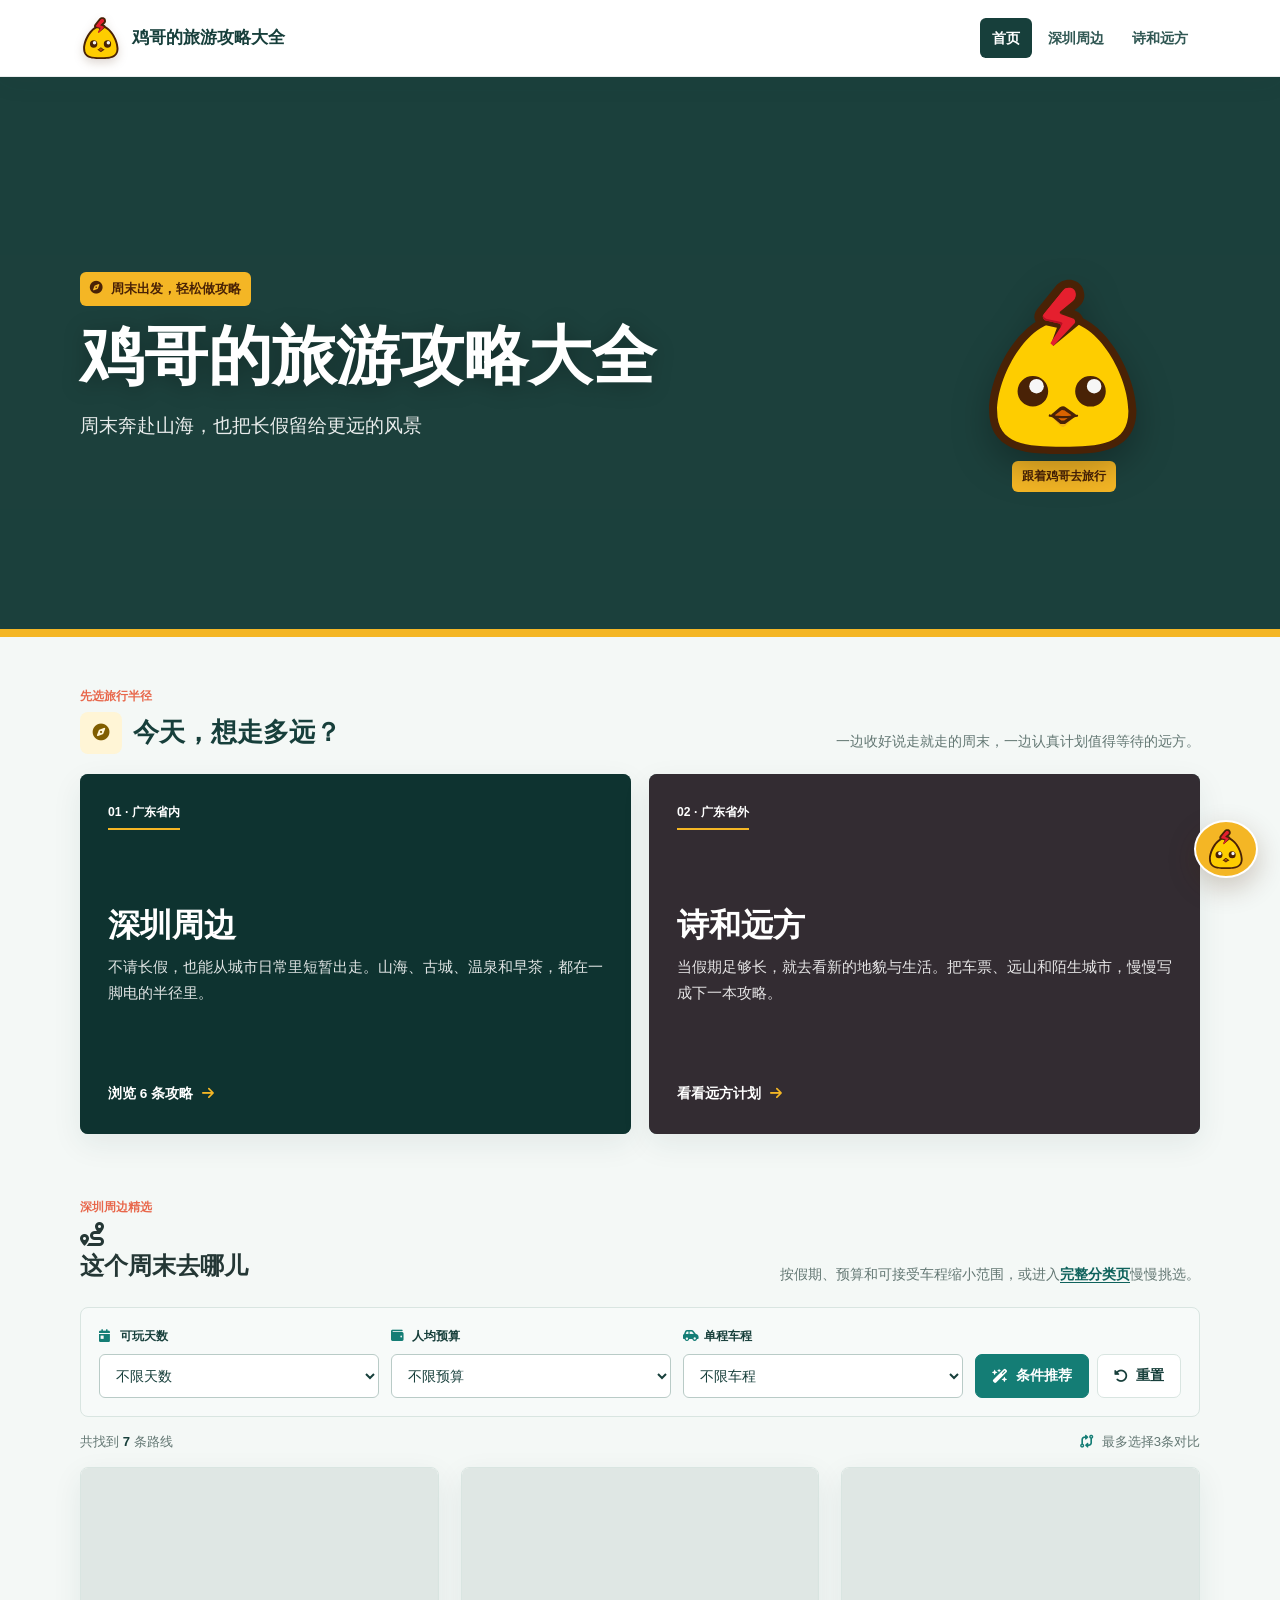
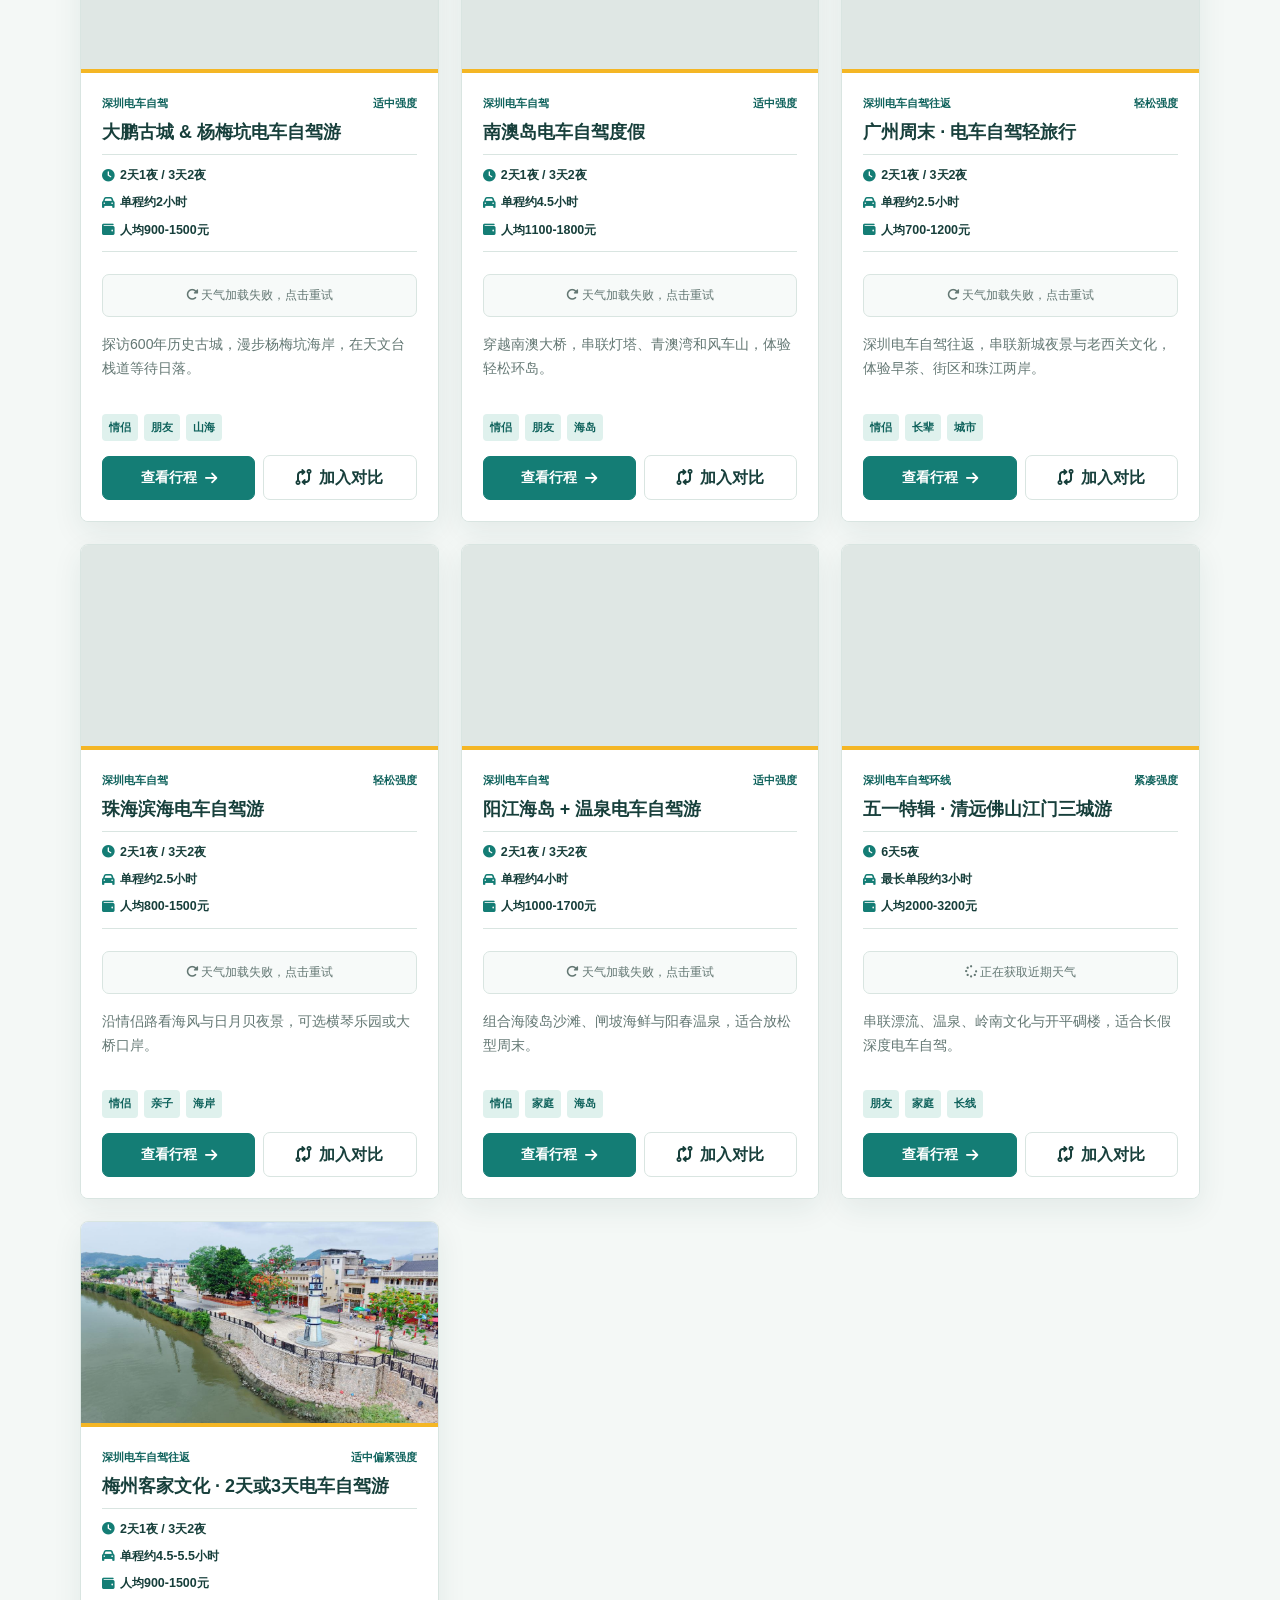
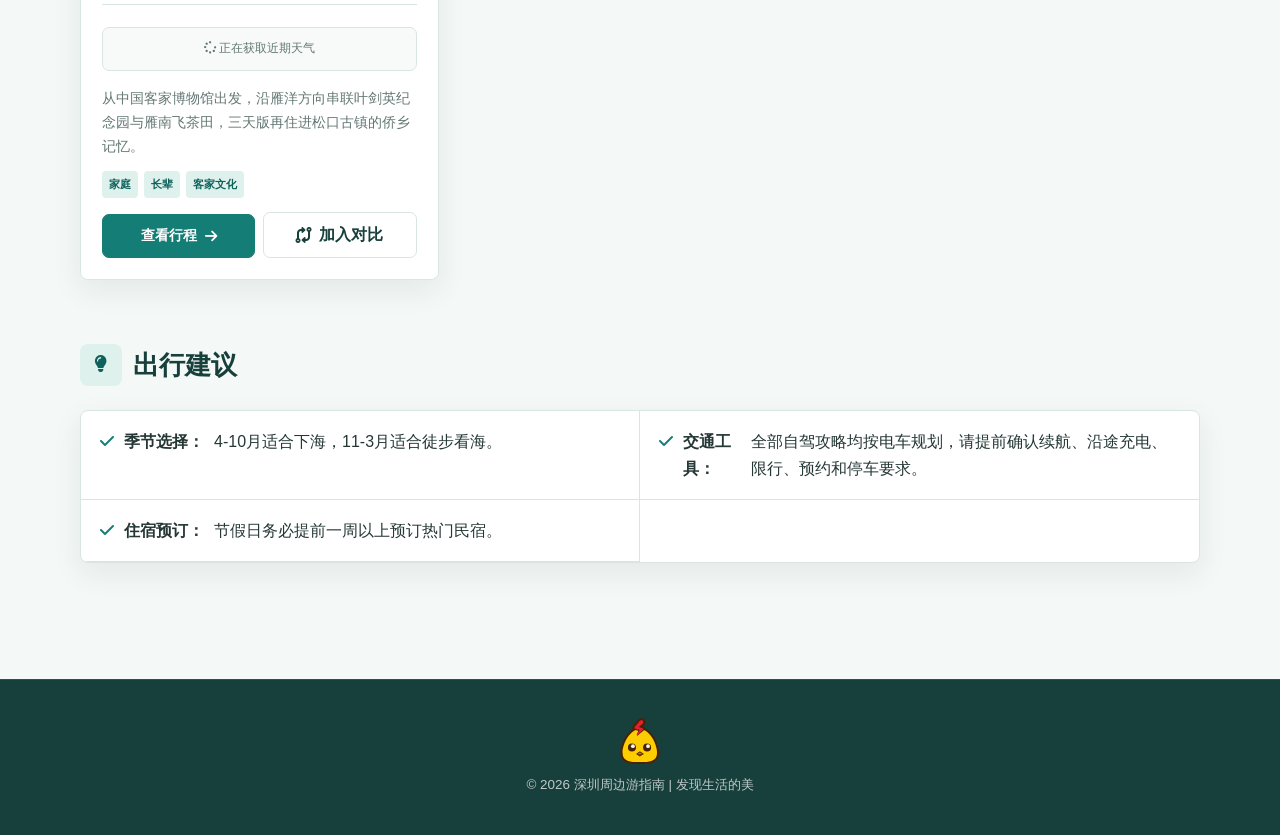
==== commit f5332a56: "feat: 添加梅州计划" ====
--- a/index.html
+++ b/index.html
@@ -47,7 +47,7 @@
                     <span class="category-gateway__index">01 · 广东省内</span>
                     <div>
                         <h3>深圳周边</h3>
-                        <p>不请长假，也能从城市日常里短暂出走。山海、古城、温泉和早茶，都在一箱油的半径里。</p>
+                        <p>不请长假，也能从城市日常里短暂出走。山海、古城、温泉和早茶，都在一脚电的半径里。</p>
                     </div>
                     <span class="category-gateway__action">浏览 6 条攻略 <i class="fas fa-arrow-right" aria-hidden="true"></i></span>
                 </a>
@@ -120,10 +120,10 @@
                         style="background-image: url('https://images.unsplash.com/photo-1566073771259-6a8506099945?ixlib=rb-4.0.3&auto=format&fit=crop&w=800&q=80');">
                     </div>
                     <div class="route-content">
-                        <h3 class="route-title">大鹏古城 & 杨梅坑自驾游</h3>
-                        <div class="route-meta">
-                            <span><i class="fas fa-clock"></i> 2天1夜 / 3天2夜</span>
-                            <span style="margin-left: 15px;"><i class="fas fa-car"></i> 深圳自驾</span>
+                        <h3 class="route-title">大鹏古城 & 杨梅坑电车自驾游</h3>
+                        <div class="route-meta">
+                            <span><i class="fas fa-clock"></i> 2天1夜 / 3天2夜</span>
+                            <span style="margin-left: 15px;"><i class="fas fa-bolt"></i> 深圳电车自驾</span>
                         </div>
                         <p class="route-desc">探访600年历史古城，漫步《美人鱼》拍摄地杨梅坑，在天文台栈道看最美日落。</p>
                         <a href="routes/dapeng.html" class="btn">查看行程</a>
@@ -136,10 +136,10 @@
                         style="background-image: url('https://images.unsplash.com/photo-1596394516093-501ba68a0ba6?ixlib=rb-4.0.3&auto=format&fit=crop&w=800&q=80');">
                     </div>
                     <div class="route-content">
-                        <h3 class="route-title">南澳岛自驾度假</h3>
-                        <div class="route-meta">
-                            <span><i class="fas fa-clock"></i> 2天1夜 / 3天2夜</span>
-                            <span style="margin-left: 15px;"><i class="fas fa-car"></i> 深圳自驾</span>
+                        <h3 class="route-title">南澳岛电车自驾度假</h3>
+                        <div class="route-meta">
+                            <span><i class="fas fa-clock"></i> 2天1夜 / 3天2夜</span>
+                            <span style="margin-left: 15px;"><i class="fas fa-bolt"></i> 深圳电车自驾</span>
                         </div>
                         <p class="route-desc">享受蓝宝石海滩的宁静，品尝地道海鲜大餐，体验出海捕鱼的乐趣。</p>
                         <a href="routes/nanao.html" class="btn">查看行程</a>
@@ -152,10 +152,10 @@
                         style="background-image: url('https://images.unsplash.com/photo-1596422846543-75c6fc197f07?ixlib=rb-4.0.3&auto=format&fit=crop&w=800&q=80');">
                     </div>
                     <div class="route-content">
-                        <h3 class="route-title">广州周末 · 自驾轻旅行</h3>
-                        <div class="route-meta">
-                            <span><i class="fas fa-clock"></i> 2天1夜 / 3天2夜</span>
-                            <span style="margin-left: 15px;"><i class="fas fa-car"></i> 深圳自驾</span>
+                        <h3 class="route-title">广州周末 · 电车自驾轻旅行</h3>
+                        <div class="route-meta">
+                            <span><i class="fas fa-clock"></i> 2天1夜 / 3天2夜</span>
+                            <span style="margin-left: 15px;"><i class="fas fa-bolt"></i> 深圳电车自驾</span>
                         </div>
                         <p class="route-desc">花城广场与广州塔夜景，老西关文化慢游，早茶打卡。</p>
                         <a href="routes/guangzhou.html" class="btn">查看行程</a>
@@ -168,10 +168,10 @@
                         style="background-image: url('https://images.unsplash.com/photo-1559827260-dc66d52bef19?ixlib=rb-4.0.3&auto=format&fit=crop&w=800&q=80');">
                     </div>
                     <div class="route-content">
-                        <h3 class="route-title">珠海滨海自驾游</h3>
-                        <div class="route-meta">
-                            <span><i class="fas fa-clock"></i> 2天1夜 / 3天2夜</span>
-                            <span style="margin-left: 15px;"><i class="fas fa-car"></i> 深圳自驾</span>
+                        <h3 class="route-title">珠海滨海电车自驾游</h3>
+                        <div class="route-meta">
+                            <span><i class="fas fa-clock"></i> 2天1夜 / 3天2夜</span>
+                            <span style="margin-left: 15px;"><i class="fas fa-bolt"></i> 深圳电车自驾</span>
                         </div>
                         <p class="route-desc">情侣路海风、日月贝夜景、横琴与桥口岸打卡、海鲜餐吧。</p>
                         <a href="routes/zhuhai.html" class="btn">查看行程</a>
@@ -184,10 +184,10 @@
                         style="background-image: url('https://images.unsplash.com/photo-1566073771259-6a8506099945?ixlib=rb-4.0.3&auto=format&fit=crop&w=800&q=80');">
                     </div>
                     <div class="route-content">
-                        <h3 class="route-title">阳江海岛 + 温泉自驾游</h3>
-                        <div class="route-meta">
-                            <span><i class="fas fa-clock"></i> 2天1夜 / 3天2夜</span>
-                            <span style="margin-left: 15px;"><i class="fas fa-car"></i> 深圳自驾</span>
+                        <h3 class="route-title">阳江海岛 + 温泉电车自驾游</h3>
+                        <div class="route-meta">
+                            <span><i class="fas fa-clock"></i> 2天1夜 / 3天2夜</span>
+                            <span style="margin-left: 15px;"><i class="fas fa-bolt"></i> 深圳电车自驾</span>
                         </div>
                         <p class="route-desc">海陵岛人气沙滩与闸坡海鲜，高性价比阳春温泉。</p>
                         <a href="routes/yangjiang.html" class="btn">查看行程</a>
@@ -202,10 +202,25 @@
                         <h3 class="route-title">五一特辑 · 清远佛山江门三城游</h3>
                         <div class="route-meta">
                             <span><i class="fas fa-clock"></i> 6天5夜</span>
-                            <span style="margin-left: 15px;"><i class="fas fa-car"></i> 自驾环线</span>
+                            <span style="margin-left: 15px;"><i class="fas fa-bolt"></i> 电车自驾环线</span>
                         </div>
                         <p class="route-desc">岭南文化深度体验，漂流温泉碉楼，美食之旅全程攻略。</p>
                         <a href="routes/wuyi.html" class="btn">查看行程</a>
+                    </div>
+                </div>
+                <!-- 梅州卡片 -->
+                <div class="route-card animate__animated animate__fadeInUp" style="animation-delay: 0.6s;">
+                    <div class="route-img" role="img" aria-label="梅州松口古镇梅江岸边的骑楼、钟塔与滨水步道"
+                        style="background-image: url('assets/img/meizhou-songkou.jpg');">
+                    </div>
+                    <div class="route-content">
+                        <h3 class="route-title">梅州客家文化 · 2天或3天电车自驾游</h3>
+                        <div class="route-meta">
+                            <span><i class="fas fa-clock"></i> 2天1夜 / 3天2夜</span>
+                            <span style="margin-left: 15px;"><i class="fas fa-bolt"></i> 深圳电车自驾</span>
+                        </div>
+                        <p class="route-desc">客家博物馆、叶帅故里、雁南飞茶田与松口古镇，沿梅县东向顺路游览。</p>
+                        <a href="routes/meizhou.html" class="btn">查看行程</a>
                     </div>
                 </div>
             </div>
@@ -215,7 +230,7 @@
             <h2><i class="fas fa-lightbulb"></i> 出行建议</h2>
             <ul class="tips-list">
                 <li><i class="fas fa-check"></i> <strong>季节选择：</strong> 4-10月适合下海，11-3月适合徒步看海。</li>
-                <li><i class="fas fa-check"></i> <strong>交通工具：</strong> 全部攻略按深圳自驾往返规划，请提前确认限行、预约和停车要求。</li>
+                <li><i class="fas fa-check"></i> <strong>交通工具：</strong> 全部自驾攻略均按电车规划，请提前确认续航、沿途充电、限行、预约和停车要求。</li>
                 <li><i class="fas fa-check"></i> <strong>住宿预订：</strong> 节假日务必提前一周以上预订热门民宿。</li>
             </ul>
         </section>
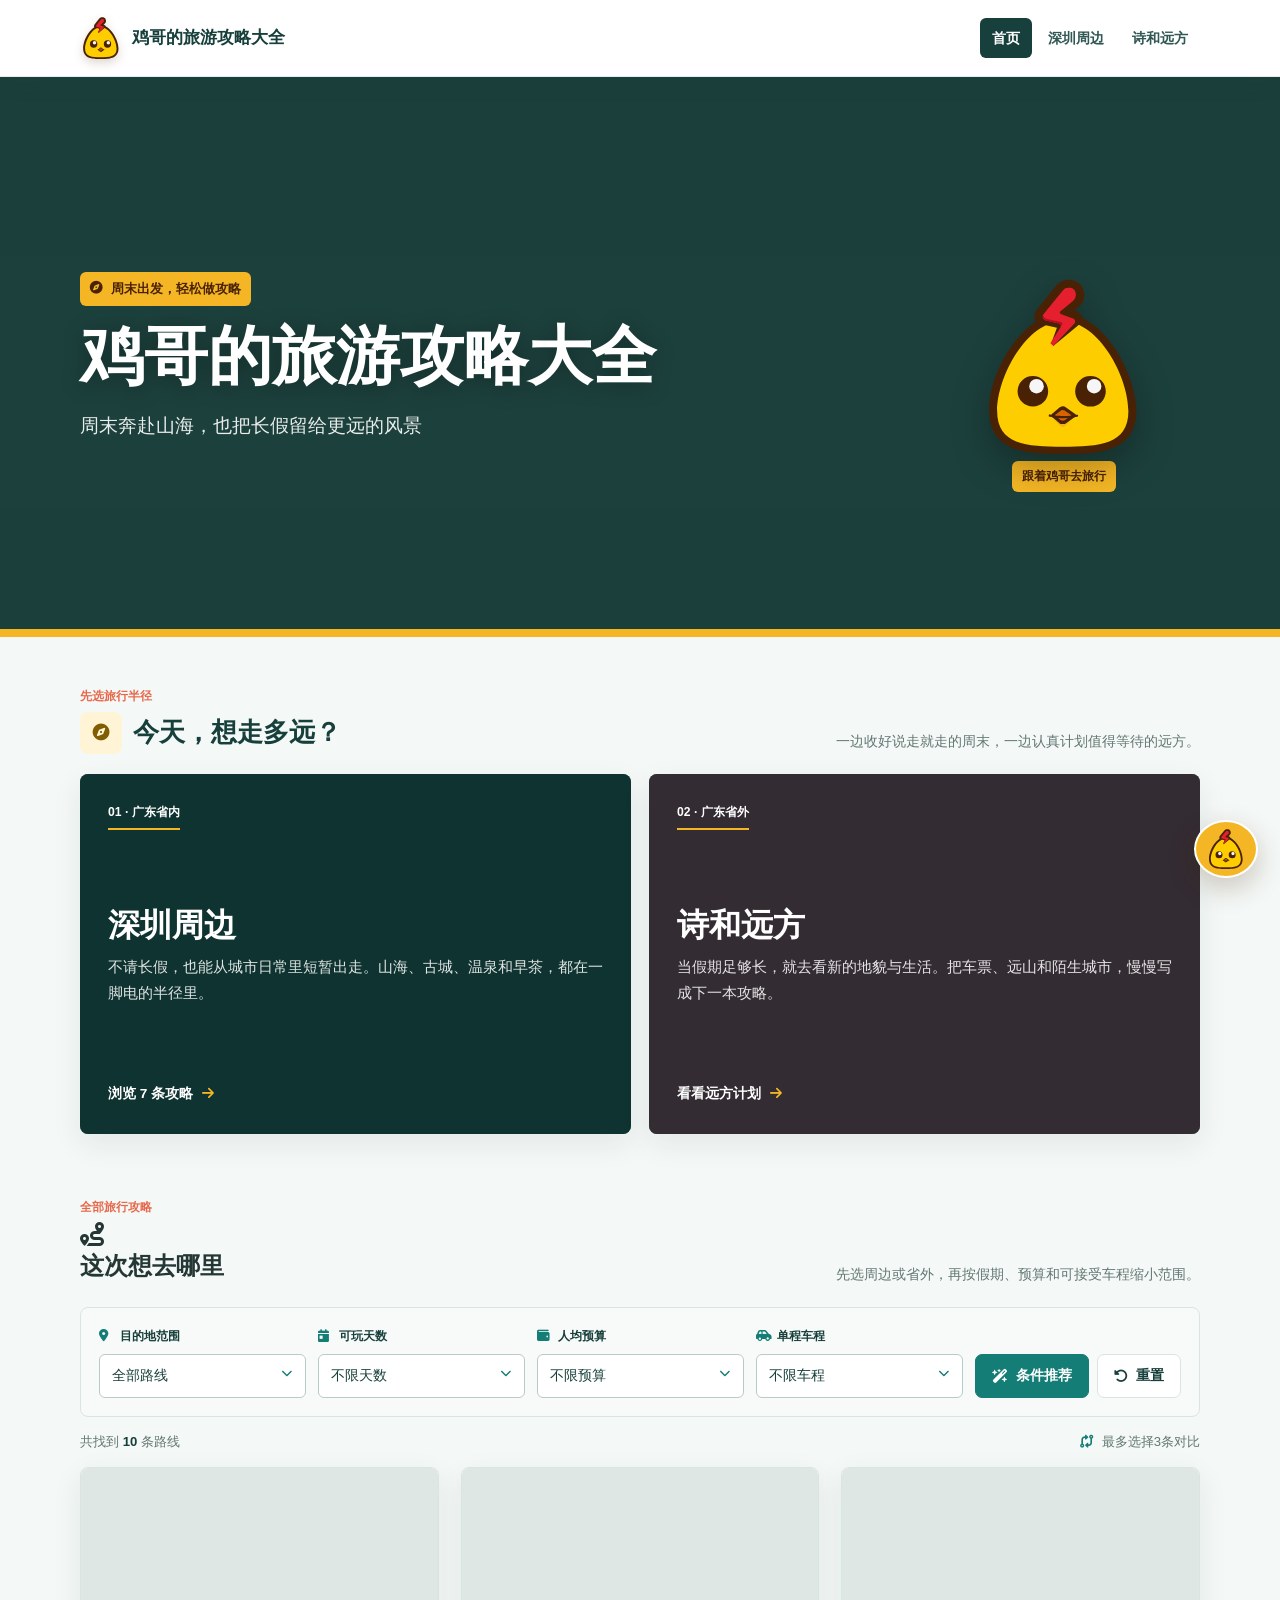
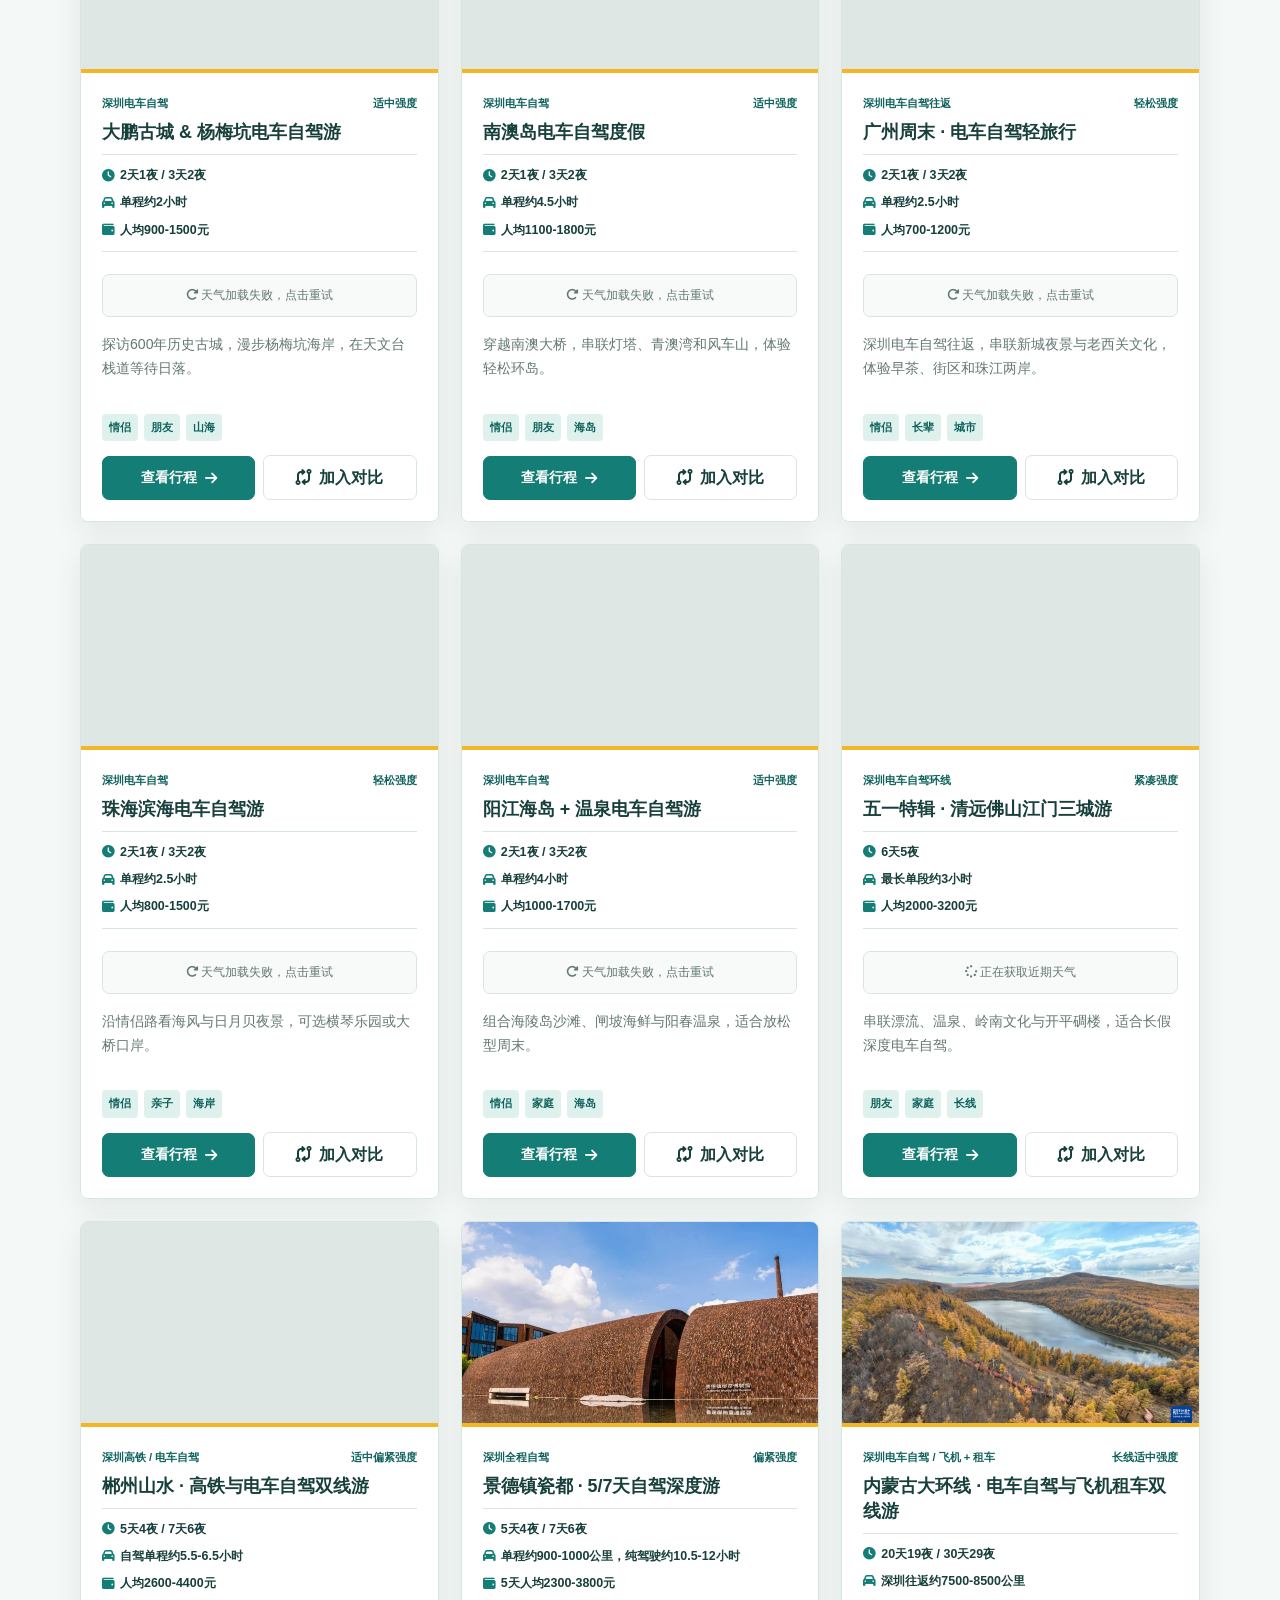
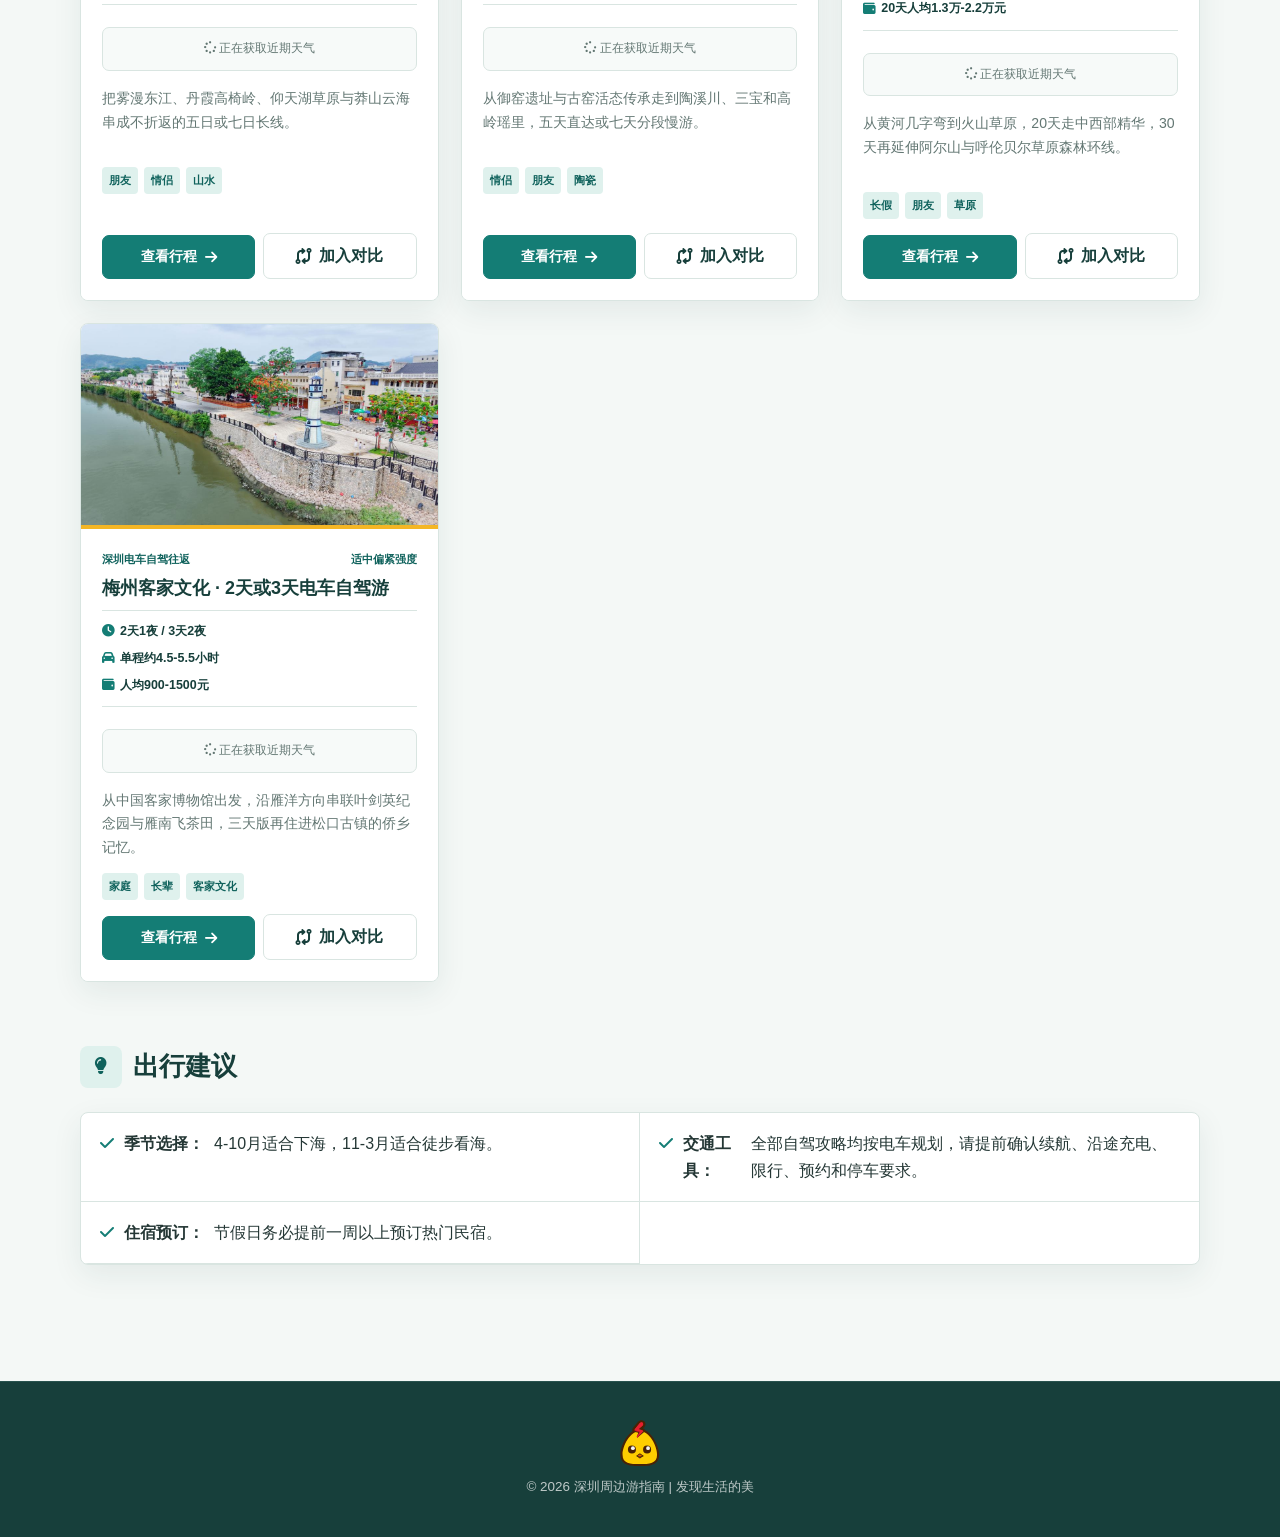
==== commit dd08cf7e: "feat: updated" ====
--- a/index.html
+++ b/index.html
@@ -49,7 +49,7 @@
                         <h3>深圳周边</h3>
                         <p>不请长假，也能从城市日常里短暂出走。山海、古城、温泉和早茶，都在一脚电的半径里。</p>
                     </div>
-                    <span class="category-gateway__action">浏览 6 条攻略 <i class="fas fa-arrow-right" aria-hidden="true"></i></span>
+                    <span class="category-gateway__action">浏览 7 条攻略 <i class="fas fa-arrow-right" aria-hidden="true"></i></span>
                 </a>
                 <a class="category-gateway category-gateway--distance" href="categories/poetry-distance.html"
                     style="background-image: url('https://images.unsplash.com/photo-1464822759023-fed622ff2c3b?ixlib=rb-4.0.3&auto=format&fit=crop&w=1200&q=82');">
@@ -66,13 +66,21 @@
         <section class="route-discovery" aria-labelledby="route-discovery-title">
             <div class="route-discovery__heading">
                 <div>
-                    <span class="section-eyebrow">深圳周边精选</span>
-                    <h2 id="route-discovery-title"><i class="fas fa-route"></i> 这个周末去哪儿</h2>
-                </div>
-                <p>按假期、预算和可接受车程缩小范围，或进入<a href="categories/shenzhen-nearby.html">完整分类页</a>慢慢挑选。</p>
+                    <span class="section-eyebrow">全部旅行攻略</span>
+                    <h2 id="route-discovery-title"><i class="fas fa-route"></i> 这次想去哪里</h2>
+                </div>
+                <p>先选周边或省外，再按假期、预算和可接受车程缩小范围。</p>
             </div>
 
             <form class="route-filters" id="route-filters">
+                <label class="route-filter">
+                    <span><i class="fas fa-location-dot" aria-hidden="true"></i> 目的地范围</span>
+                    <select id="filter-category" name="category">
+                        <option value="all">全部路线</option>
+                        <option value="shenzhen-nearby">周边 · 广东省内</option>
+                        <option value="poetry-distance">省外 · 诗和远方</option>
+                    </select>
+                </label>
                 <label class="route-filter">
                     <span><i class="fas fa-calendar-day" aria-hidden="true"></i> 可玩天数</span>
                     <select id="filter-days" name="days">
@@ -112,7 +120,7 @@
                 <p id="catalog-summary" aria-live="polite">正在读取路线数据…</p>
                 <span><i class="fas fa-code-compare" aria-hidden="true"></i> 最多选择3条对比</span>
             </div>
-            <div class="destinations-grid" id="route-catalog" data-category="shenzhen-nearby">
+            <div class="destinations-grid" id="route-catalog">
                 <!-- JavaScript 会使用 routes.json 渲染；以下卡片是无脚本环境的内容后备。 -->
                 <!-- 大鹏卡片 -->
                 <div class="route-card animate__animated animate__fadeInUp">
--- a/assets/css/style.css
+++ b/assets/css/style.css
@@ -995,7 +995,7 @@
 
 .route-filters {
   display: grid;
-  grid-template-columns: repeat(3, minmax(0, 1fr)) auto;
+  grid-template-columns: repeat(4, minmax(0, 1fr)) auto;
   align-items: end;
   gap: 12px;
   padding: 18px;
@@ -1005,7 +1005,20 @@
 }
 
 .route-filter {
+  position: relative;
   min-width: 0;
+}
+
+.route-filter::after {
+  position: absolute;
+  right: 14px;
+  bottom: 15px;
+  color: var(--sea);
+  content: '\f078';
+  font-family: "Font Awesome 6 Free";
+  font-size: 0.7rem;
+  font-weight: 900;
+  pointer-events: none;
 }
 
 .route-filter>span {
@@ -1022,6 +1035,7 @@
 }
 
 .route-filter select {
+  appearance: none;
   width: 100%;
   height: 44px;
   padding: 0 38px 0 12px;
@@ -1032,6 +1046,12 @@
   cursor: pointer;
   font: inherit;
   font-size: 0.88rem;
+  transition: border-color 0.18s ease, box-shadow 0.18s ease, background-color 0.18s ease;
+}
+
+.route-filter select:hover {
+  border-color: var(--sea);
+  background: #fbfefd;
 }
 
 .route-filter select:focus-visible {
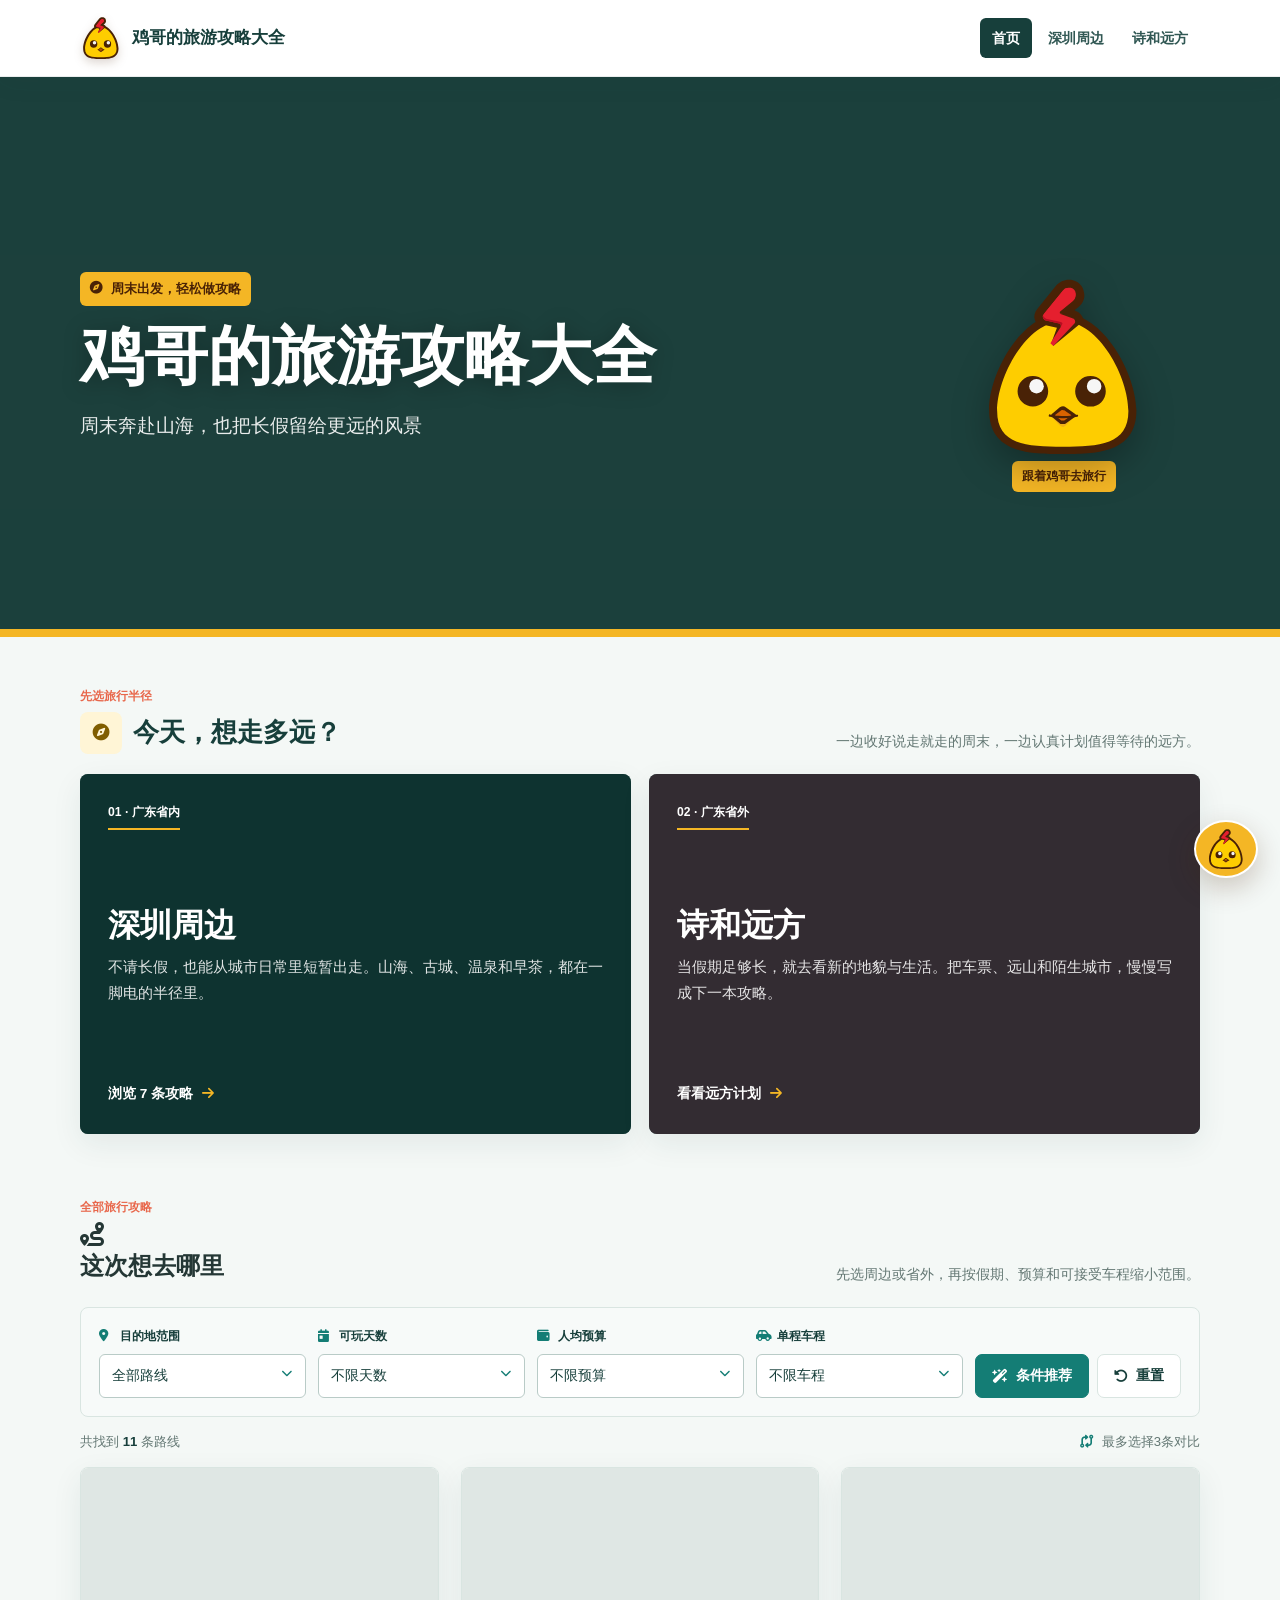
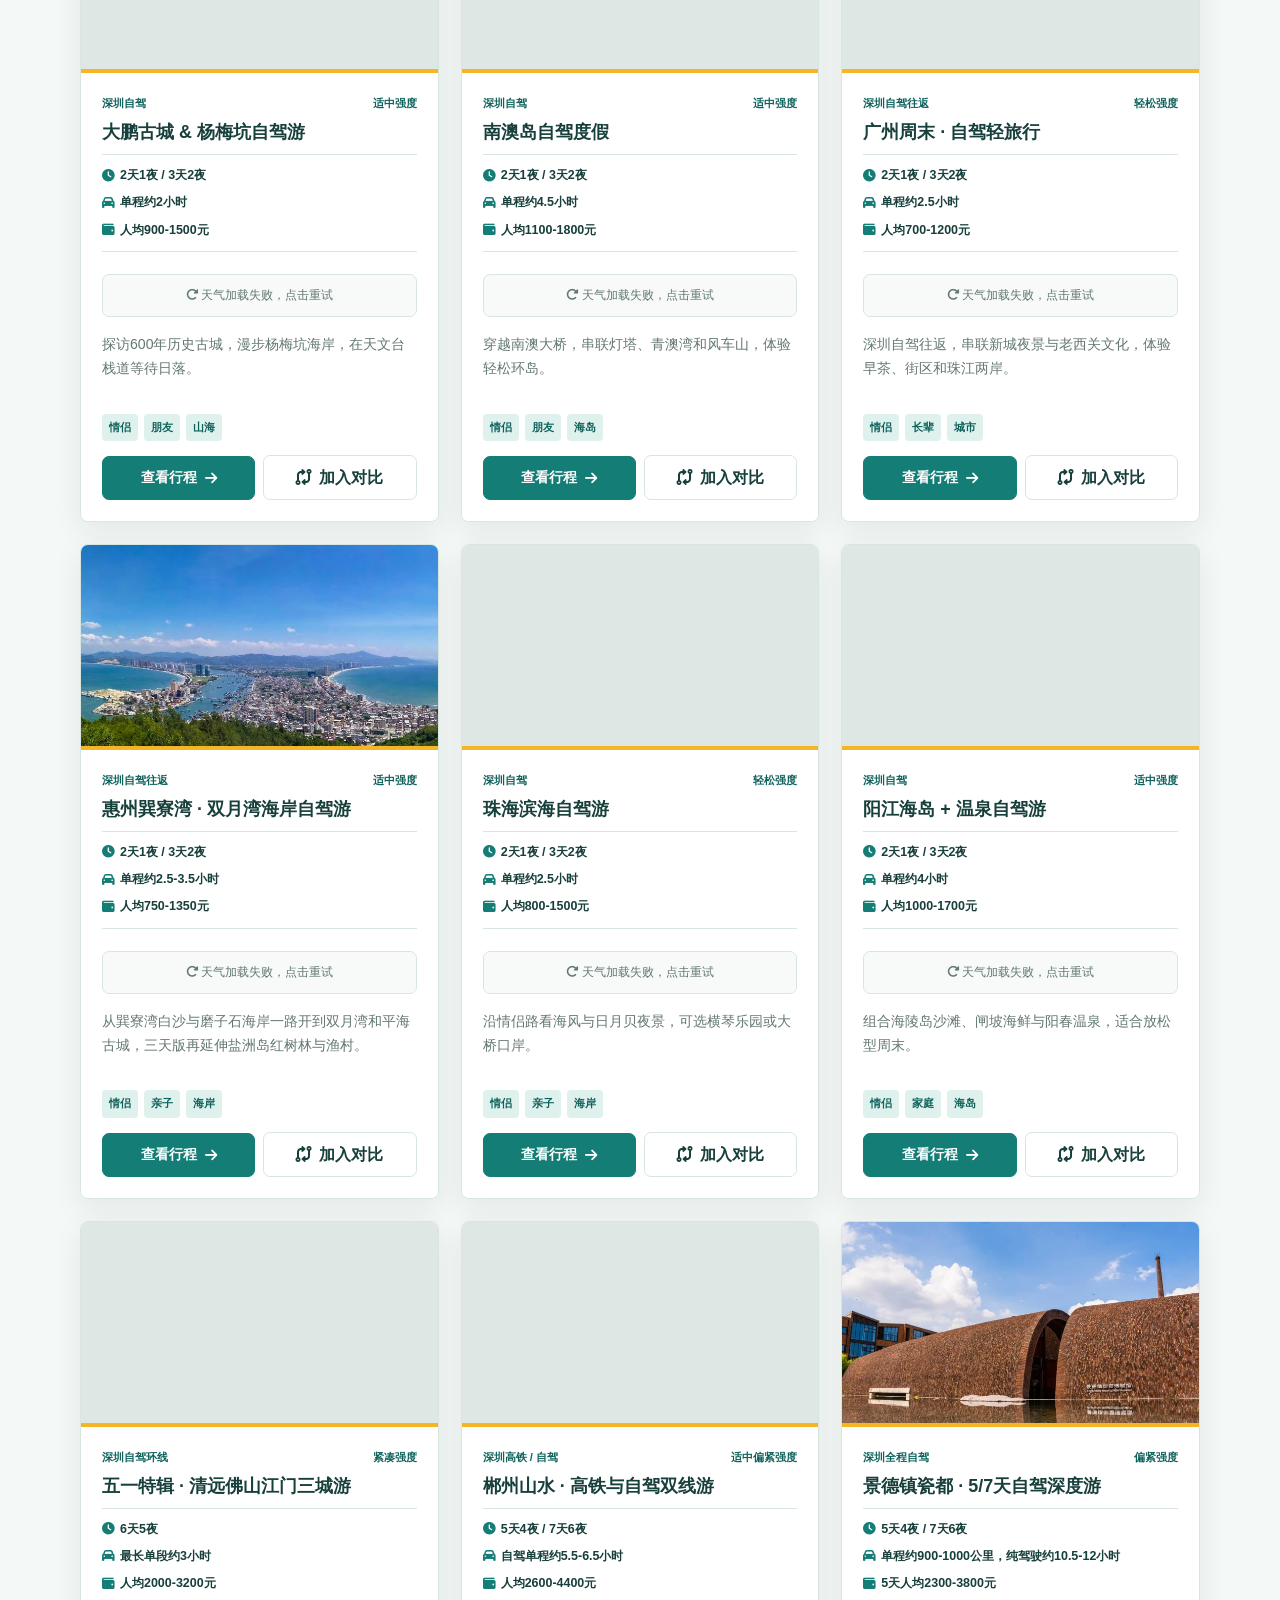
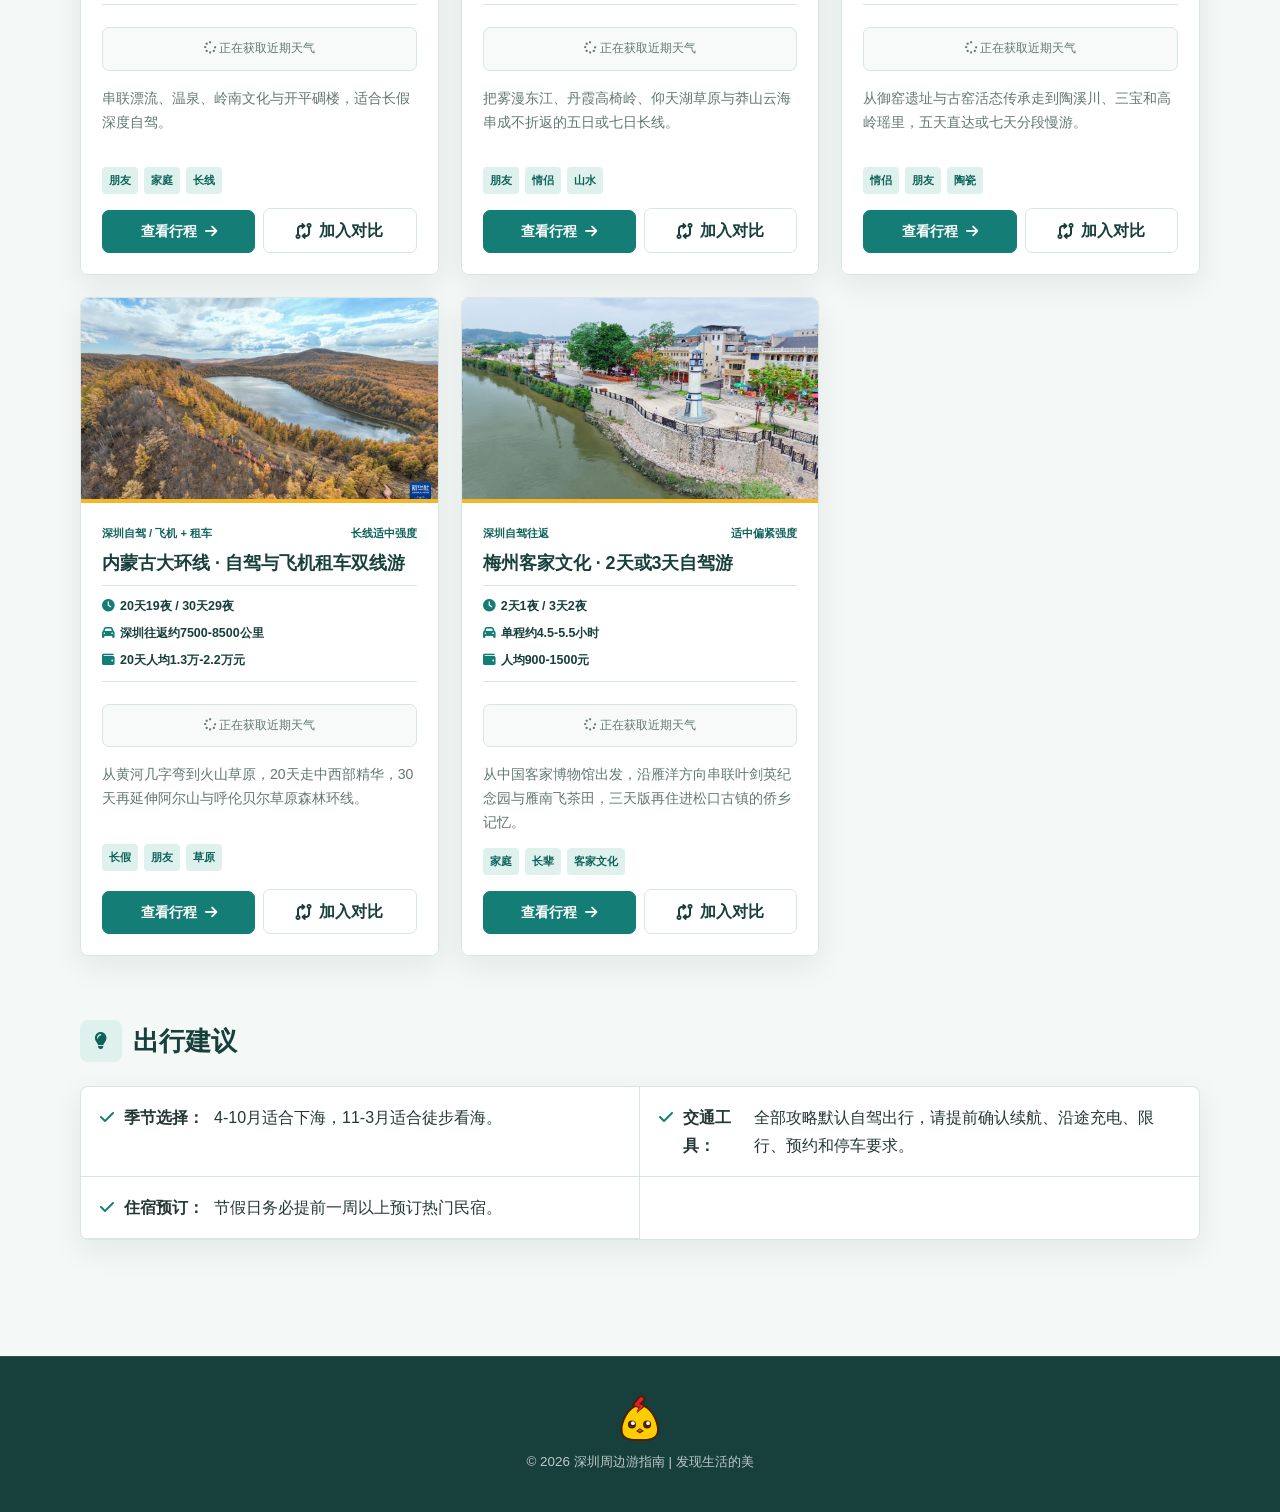
==== commit 3196b9a8: "feat: 惠州" ====
--- a/index.html
+++ b/index.html
@@ -128,10 +128,10 @@
                         style="background-image: url('https://images.unsplash.com/photo-1566073771259-6a8506099945?ixlib=rb-4.0.3&auto=format&fit=crop&w=800&q=80');">
                     </div>
                     <div class="route-content">
-                        <h3 class="route-title">大鹏古城 & 杨梅坑电车自驾游</h3>
-                        <div class="route-meta">
-                            <span><i class="fas fa-clock"></i> 2天1夜 / 3天2夜</span>
-                            <span style="margin-left: 15px;"><i class="fas fa-bolt"></i> 深圳电车自驾</span>
+                        <h3 class="route-title">大鹏古城 & 杨梅坑自驾游</h3>
+                        <div class="route-meta">
+                            <span><i class="fas fa-clock"></i> 2天1夜 / 3天2夜</span>
+                            <span style="margin-left: 15px;"><i class="fas fa-bolt"></i> 深圳自驾</span>
                         </div>
                         <p class="route-desc">探访600年历史古城，漫步《美人鱼》拍摄地杨梅坑，在天文台栈道看最美日落。</p>
                         <a href="routes/dapeng.html" class="btn">查看行程</a>
@@ -144,10 +144,10 @@
                         style="background-image: url('https://images.unsplash.com/photo-1596394516093-501ba68a0ba6?ixlib=rb-4.0.3&auto=format&fit=crop&w=800&q=80');">
                     </div>
                     <div class="route-content">
-                        <h3 class="route-title">南澳岛电车自驾度假</h3>
-                        <div class="route-meta">
-                            <span><i class="fas fa-clock"></i> 2天1夜 / 3天2夜</span>
-                            <span style="margin-left: 15px;"><i class="fas fa-bolt"></i> 深圳电车自驾</span>
+                        <h3 class="route-title">南澳岛自驾度假</h3>
+                        <div class="route-meta">
+                            <span><i class="fas fa-clock"></i> 2天1夜 / 3天2夜</span>
+                            <span style="margin-left: 15px;"><i class="fas fa-bolt"></i> 深圳自驾</span>
                         </div>
                         <p class="route-desc">享受蓝宝石海滩的宁静，品尝地道海鲜大餐，体验出海捕鱼的乐趣。</p>
                         <a href="routes/nanao.html" class="btn">查看行程</a>
@@ -160,10 +160,10 @@
                         style="background-image: url('https://images.unsplash.com/photo-1596422846543-75c6fc197f07?ixlib=rb-4.0.3&auto=format&fit=crop&w=800&q=80');">
                     </div>
                     <div class="route-content">
-                        <h3 class="route-title">广州周末 · 电车自驾轻旅行</h3>
-                        <div class="route-meta">
-                            <span><i class="fas fa-clock"></i> 2天1夜 / 3天2夜</span>
-                            <span style="margin-left: 15px;"><i class="fas fa-bolt"></i> 深圳电车自驾</span>
+                        <h3 class="route-title">广州周末 · 自驾轻旅行</h3>
+                        <div class="route-meta">
+                            <span><i class="fas fa-clock"></i> 2天1夜 / 3天2夜</span>
+                            <span style="margin-left: 15px;"><i class="fas fa-bolt"></i> 深圳自驾</span>
                         </div>
                         <p class="route-desc">花城广场与广州塔夜景，老西关文化慢游，早茶打卡。</p>
                         <a href="routes/guangzhou.html" class="btn">查看行程</a>
@@ -176,10 +176,10 @@
                         style="background-image: url('https://images.unsplash.com/photo-1559827260-dc66d52bef19?ixlib=rb-4.0.3&auto=format&fit=crop&w=800&q=80');">
                     </div>
                     <div class="route-content">
-                        <h3 class="route-title">珠海滨海电车自驾游</h3>
-                        <div class="route-meta">
-                            <span><i class="fas fa-clock"></i> 2天1夜 / 3天2夜</span>
-                            <span style="margin-left: 15px;"><i class="fas fa-bolt"></i> 深圳电车自驾</span>
+                        <h3 class="route-title">珠海滨海自驾游</h3>
+                        <div class="route-meta">
+                            <span><i class="fas fa-clock"></i> 2天1夜 / 3天2夜</span>
+                            <span style="margin-left: 15px;"><i class="fas fa-bolt"></i> 深圳自驾</span>
                         </div>
                         <p class="route-desc">情侣路海风、日月贝夜景、横琴与桥口岸打卡、海鲜餐吧。</p>
                         <a href="routes/zhuhai.html" class="btn">查看行程</a>
@@ -192,17 +192,32 @@
                         style="background-image: url('https://images.unsplash.com/photo-1566073771259-6a8506099945?ixlib=rb-4.0.3&auto=format&fit=crop&w=800&q=80');">
                     </div>
                     <div class="route-content">
-                        <h3 class="route-title">阳江海岛 + 温泉电车自驾游</h3>
-                        <div class="route-meta">
-                            <span><i class="fas fa-clock"></i> 2天1夜 / 3天2夜</span>
-                            <span style="margin-left: 15px;"><i class="fas fa-bolt"></i> 深圳电车自驾</span>
+                        <h3 class="route-title">阳江海岛 + 温泉自驾游</h3>
+                        <div class="route-meta">
+                            <span><i class="fas fa-clock"></i> 2天1夜 / 3天2夜</span>
+                            <span style="margin-left: 15px;"><i class="fas fa-bolt"></i> 深圳自驾</span>
                         </div>
                         <p class="route-desc">海陵岛人气沙滩与闸坡海鲜，高性价比阳春温泉。</p>
                         <a href="routes/yangjiang.html" class="btn">查看行程</a>
                     </div>
                 </div>
+                <!-- 惠州卡片 -->
+                <div class="route-card animate__animated animate__fadeInUp" style="animation-delay: 0.5s;">
+                    <div class="route-img" role="img" aria-label="从大星山俯瞰惠东双月湾两道弧形海岸和港口镇"
+                        style="background-image: url('assets/img/huizhou-double-moon-bay.webp');">
+                    </div>
+                    <div class="route-content">
+                        <h3 class="route-title">惠州巽寮湾 · 双月湾海岸自驾游</h3>
+                        <div class="route-meta">
+                            <span><i class="fas fa-clock"></i> 2天1夜 / 3天2夜</span>
+                            <span style="margin-left: 15px;"><i class="fas fa-bolt"></i> 深圳自驾</span>
+                        </div>
+                        <p class="route-desc">巽寮湾玩沙、磨子石看海、双月湾观景，顺路慢游平海古城。</p>
+                        <a href="routes/huizhou.html" class="btn">查看行程</a>
+                    </div>
+                </div>
                 <!-- 五一特辑卡片 -->
-                <div class="route-card animate__animated animate__fadeInUp" style="animation-delay: 0.5s;">
+                <div class="route-card animate__animated animate__fadeInUp" style="animation-delay: 0.6s;">
                     <div class="route-img"
                         style="background-image: url('https://images.unsplash.com/photo-1464822759023-fed622ff2c3b?ixlib=rb-4.0.3&auto=format&fit=crop&w=800&q=80');">
                     </div>
@@ -210,22 +225,22 @@
                         <h3 class="route-title">五一特辑 · 清远佛山江门三城游</h3>
                         <div class="route-meta">
                             <span><i class="fas fa-clock"></i> 6天5夜</span>
-                            <span style="margin-left: 15px;"><i class="fas fa-bolt"></i> 电车自驾环线</span>
+                            <span style="margin-left: 15px;"><i class="fas fa-bolt"></i> 自驾环线</span>
                         </div>
                         <p class="route-desc">岭南文化深度体验，漂流温泉碉楼，美食之旅全程攻略。</p>
                         <a href="routes/wuyi.html" class="btn">查看行程</a>
                     </div>
                 </div>
                 <!-- 梅州卡片 -->
-                <div class="route-card animate__animated animate__fadeInUp" style="animation-delay: 0.6s;">
+                <div class="route-card animate__animated animate__fadeInUp" style="animation-delay: 0.7s;">
                     <div class="route-img" role="img" aria-label="梅州松口古镇梅江岸边的骑楼、钟塔与滨水步道"
                         style="background-image: url('assets/img/meizhou-songkou.jpg');">
                     </div>
                     <div class="route-content">
-                        <h3 class="route-title">梅州客家文化 · 2天或3天电车自驾游</h3>
-                        <div class="route-meta">
-                            <span><i class="fas fa-clock"></i> 2天1夜 / 3天2夜</span>
-                            <span style="margin-left: 15px;"><i class="fas fa-bolt"></i> 深圳电车自驾</span>
+                        <h3 class="route-title">梅州客家文化 · 2天或3天自驾游</h3>
+                        <div class="route-meta">
+                            <span><i class="fas fa-clock"></i> 2天1夜 / 3天2夜</span>
+                            <span style="margin-left: 15px;"><i class="fas fa-bolt"></i> 深圳自驾</span>
                         </div>
                         <p class="route-desc">客家博物馆、叶帅故里、雁南飞茶田与松口古镇，沿梅县东向顺路游览。</p>
                         <a href="routes/meizhou.html" class="btn">查看行程</a>
@@ -238,7 +253,7 @@
             <h2><i class="fas fa-lightbulb"></i> 出行建议</h2>
             <ul class="tips-list">
                 <li><i class="fas fa-check"></i> <strong>季节选择：</strong> 4-10月适合下海，11-3月适合徒步看海。</li>
-                <li><i class="fas fa-check"></i> <strong>交通工具：</strong> 全部自驾攻略均按电车规划，请提前确认续航、沿途充电、限行、预约和停车要求。</li>
+                <li><i class="fas fa-check"></i> <strong>交通工具：</strong> 全部攻略默认自驾出行，请提前确认续航、沿途充电、限行、预约和停车要求。</li>
                 <li><i class="fas fa-check"></i> <strong>住宿预订：</strong> 节假日务必提前一周以上预订热门民宿。</li>
             </ul>
         </section>
